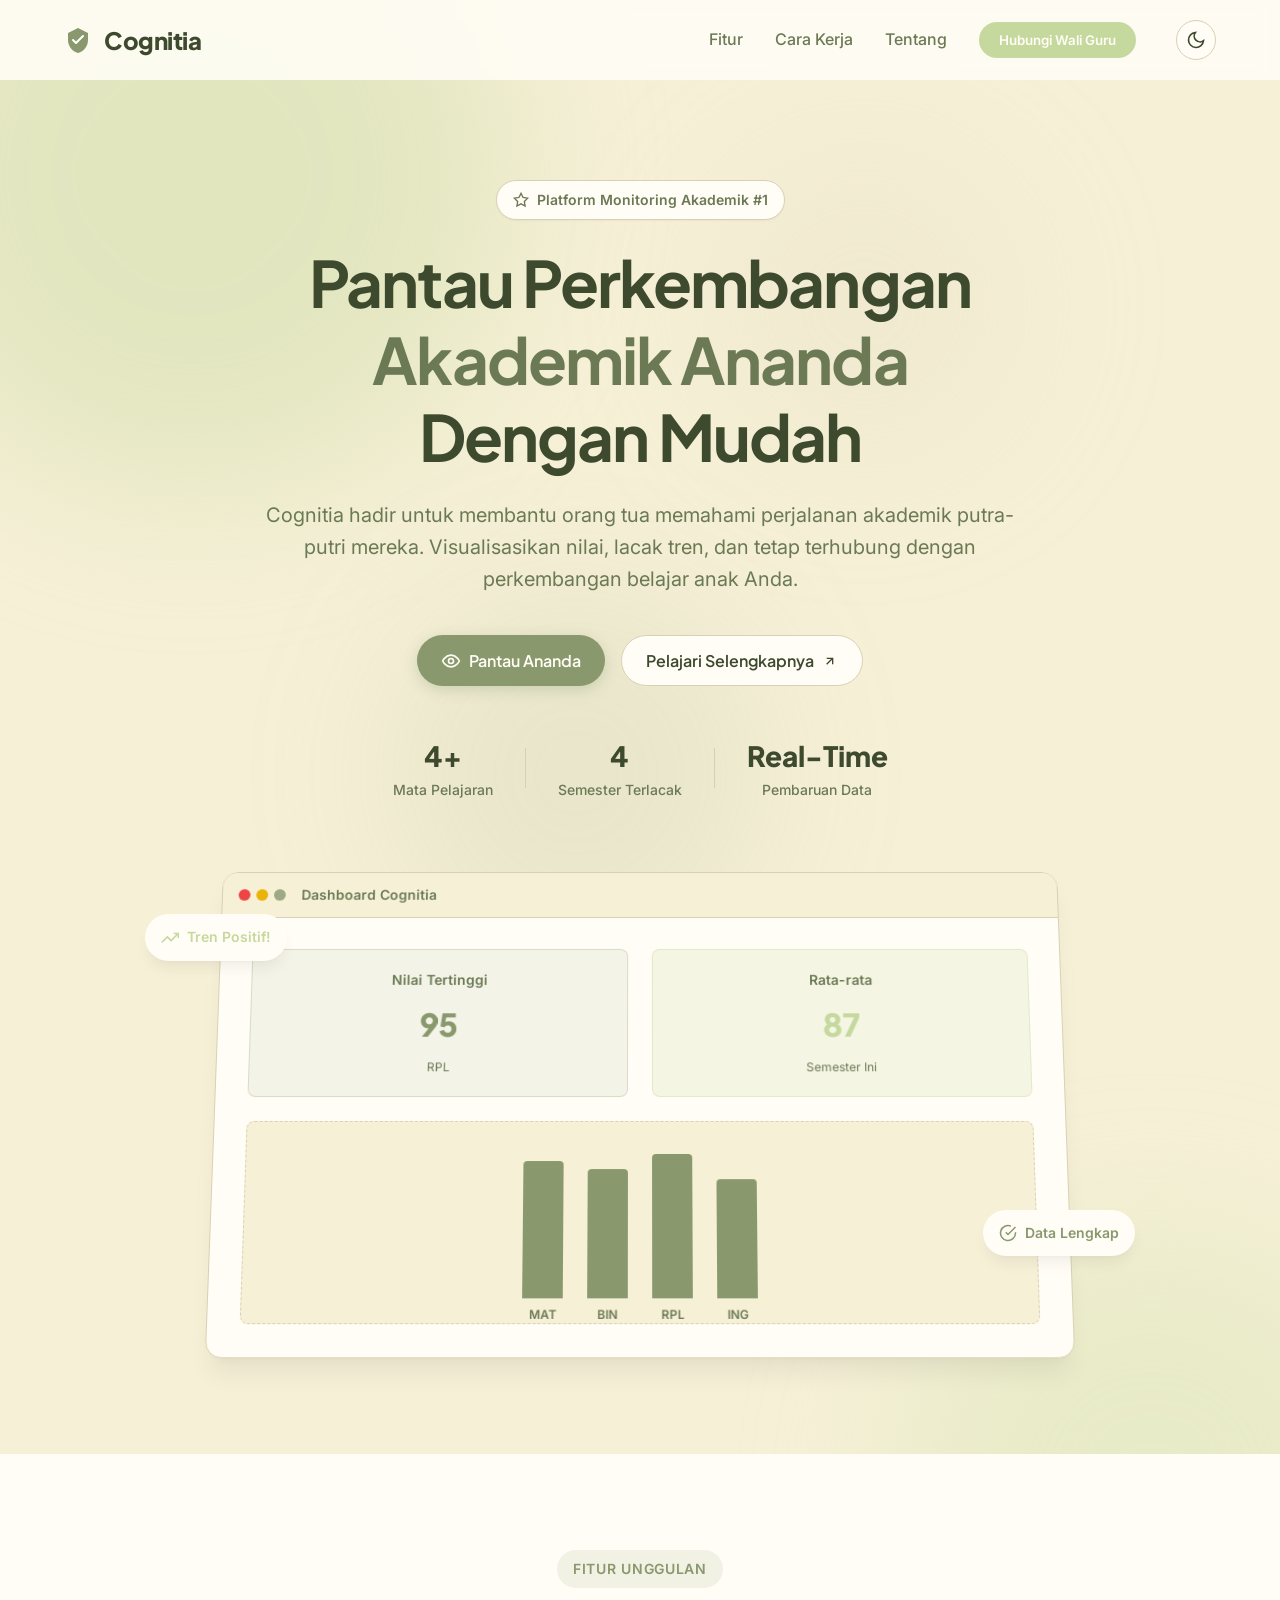
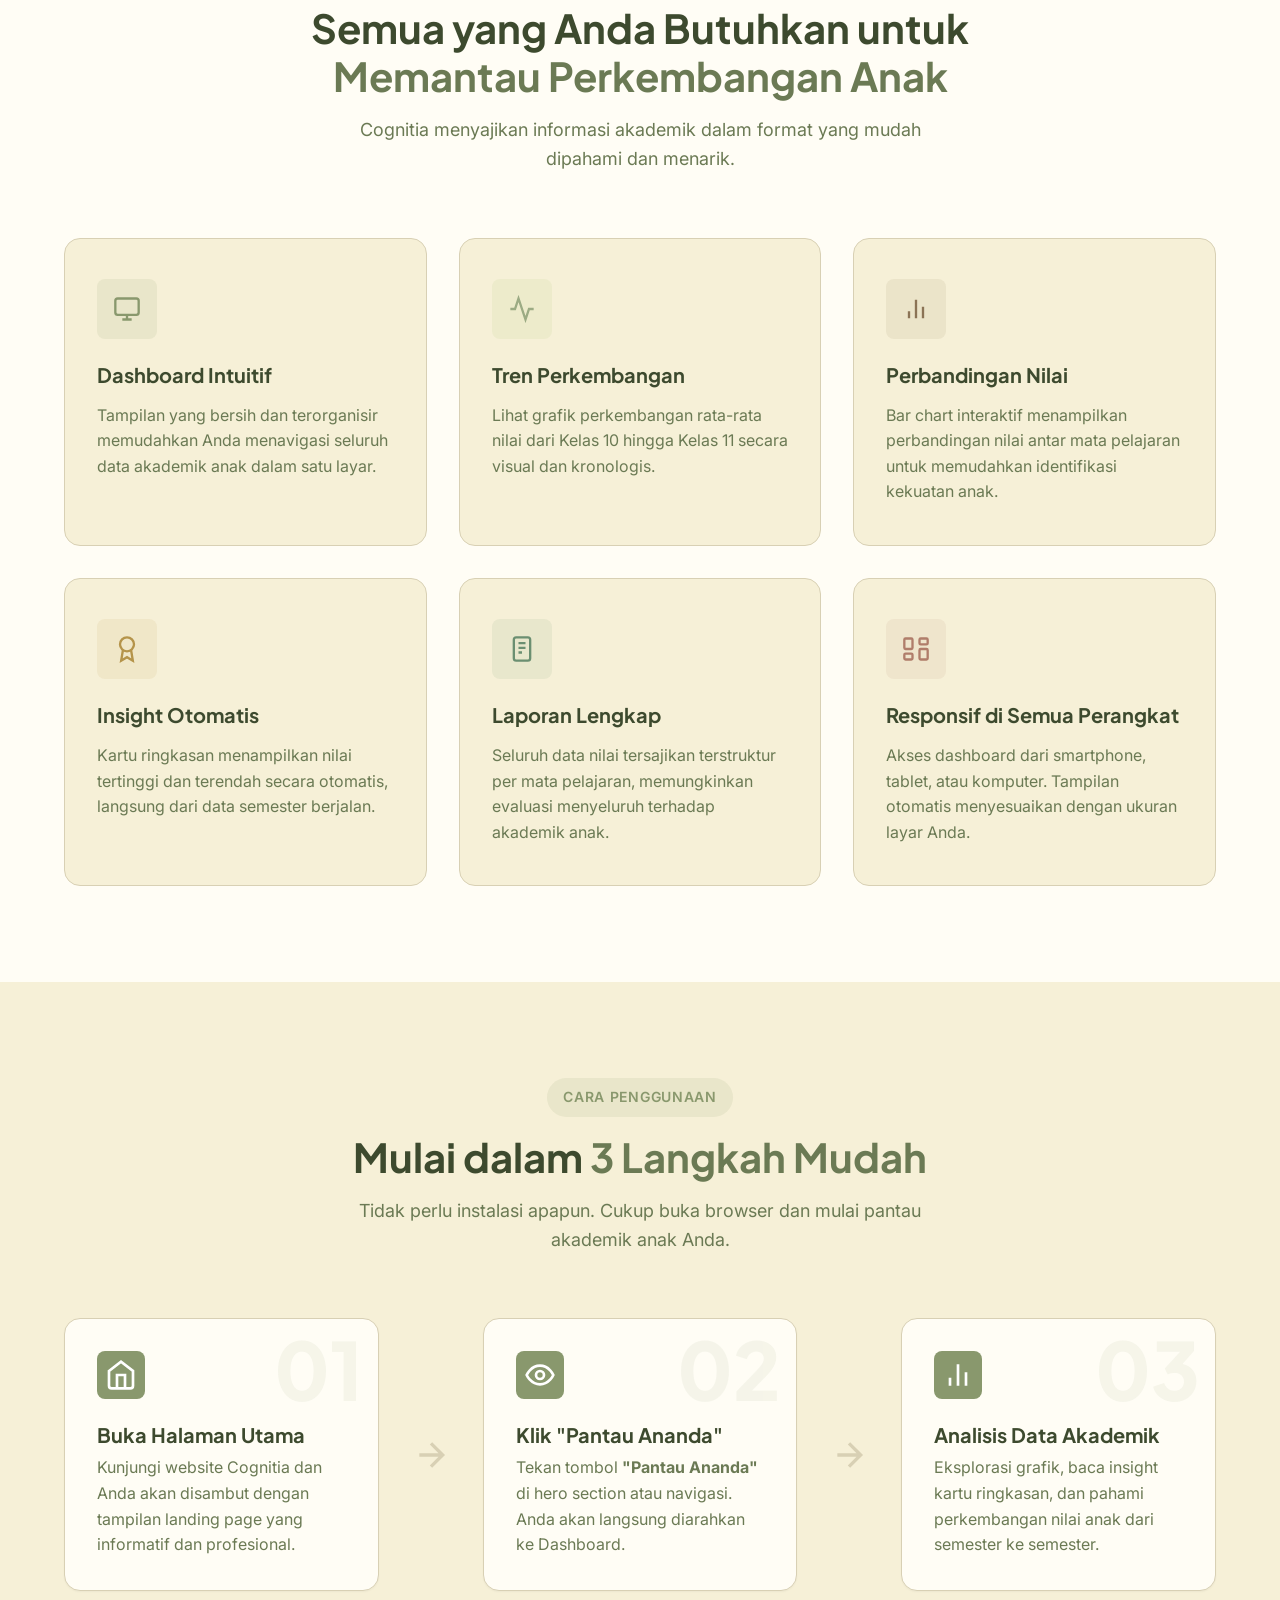
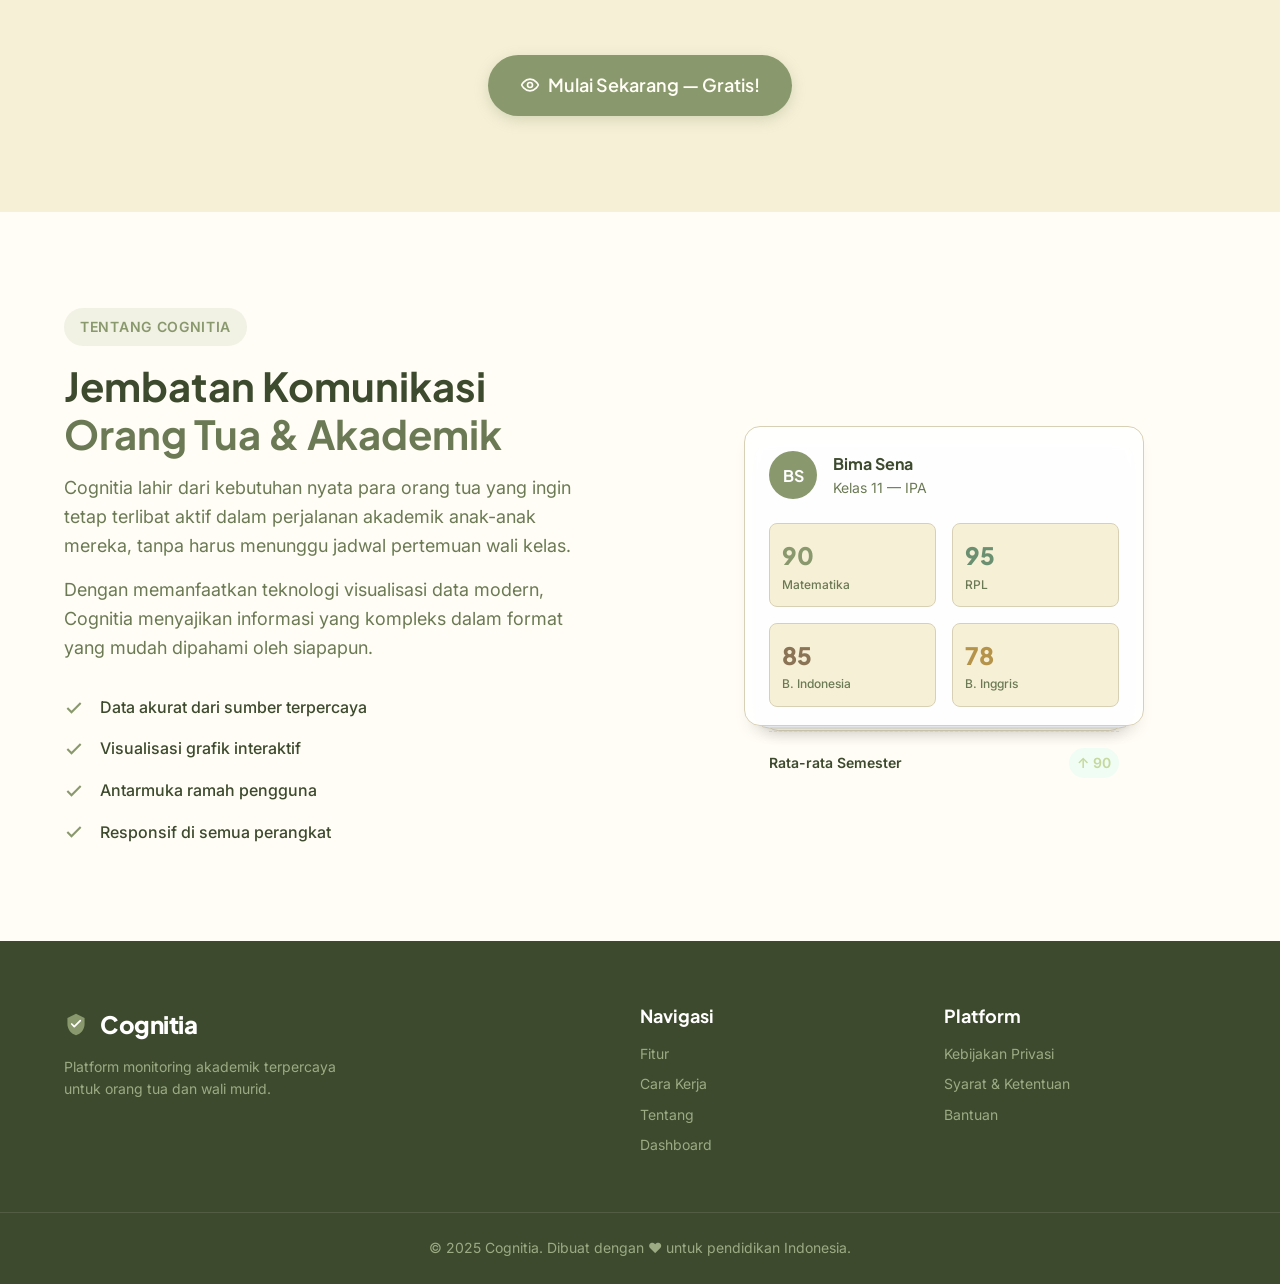
==== index.html @ e92f817c "Bismallah" ====
<!DOCTYPE html>
<html lang="id">

<head>
  <meta charset="UTF-8" />
  <meta name="viewport" content="width=device-width, initial-scale=1.0" />
  <title>Cognitia — Platform Pantau Akademik Terpercaya</title>
  <meta name="description"
    content="Cognitia adalah platform monitoring akademik untuk orang tua. Pantau perkembangan belajar anak secara real-time dengan visualisasi data yang mudah dipahami." />
  <link rel="preconnect" href="https://fonts.googleapis.com" />
  <link rel="preconnect" href="https://fonts.gstatic.com" crossorigin />
  <link
    href="https://fonts.googleapis.com/css2?family=Inter:wght@300;400;500;600;700;800;900&family=Plus+Jakarta+Sans:wght@400;500;600;700;800&display=swap"
    rel="stylesheet" />
  <link rel="stylesheet" href="style.css" />
</head>

<body>

  <!-- ===== NAVBAR ===== -->
  <header class="navbar" id="navbar">
    <div class="nav-container">
      <a href="index.html" class="nav-logo" id="nav-logo-link">
        <div class="logo-icon">
          <svg width="28" height="28" viewBox="0 0 28 28" fill="none">
            <path d="M14 2L4 7v7c0 6.1 4.3 11.8 10 13 5.7-1.2 10-6.9 10-13V7L14 2z" fill="var(--primary)" />
            <path d="M9 14l3 3 7-7" stroke="white" stroke-width="2" stroke-linecap="round" stroke-linejoin="round" />
          </svg>
        </div>
        <span class="logo-text">Cognitia</span>
      </a>
      <nav class="nav-links" id="nav-links">
        <a href="#fitur" class="nav-link">Fitur</a>
        <a href="#cara-kerja" class="nav-link">Cara Kerja</a>
        <a href="#tentang" class="nav-link">Tentang</a>
        <button class="nav-cta-btn" id="nav-contact-btn">Hubungi Wali Guru</button>
        <button class="theme-toggle-btn" id="theme-toggle" aria-label="Toggle Dark Mode">
          <svg id="moon-icon" width="20" height="20" viewBox="0 0 24 24" fill="none" stroke="currentColor" stroke-width="2">
            <path d="M21 12.79A9 9 0 1 1 11.21 3 7 7 0 0 0 21 12.79z"></path>
          </svg>
          <svg id="sun-icon" width="20" height="20" viewBox="0 0 24 24" fill="none" stroke="currentColor" stroke-width="2" style="display: none;">
            <circle cx="12" cy="12" r="5"></circle>
            <line x1="12" y1="1" x2="12" y2="3"></line>
            <line x1="12" y1="21" x2="12" y2="23"></line>
            <line x1="4.22" y1="4.22" x2="5.64" y2="5.64"></line>
            <line x1="18.36" y1="18.36" x2="19.78" y2="19.78"></line>
            <line x1="1" y1="12" x2="3" y2="12"></line>
            <line x1="21" y1="12" x2="23" y2="12"></line>
            <line x1="4.22" y1="19.78" x2="5.64" y2="18.36"></line>
            <line x1="18.36" y1="5.64" x2="19.78" y2="4.22"></line>
          </svg>
        </button>
      </nav>
      <button class="hamburger" id="hamburger" aria-label="Toggle menu">
        <span></span><span></span><span></span>
      </button>
    </div>
    <!-- Mobile Menu -->
    <div class="mobile-menu" id="mobile-menu">
      <a href="#fitur" class="mobile-link">Fitur</a>
      <a href="#cara-kerja" class="mobile-link">Cara Kerja</a>
      <a href="#tentang" class="mobile-link">Tentang</a>
      <a href="#" class="mobile-cta-btn btn-login">Pantau Ananda</a>
    </div>
  </header>

  <!-- ===== HERO SECTION ===== -->
  <section class="hero" id="hero">
    <div class="hero-bg-shapes">
      <div class="shape shape-1"></div>
      <div class="shape shape-2"></div>
      <div class="shape shape-3"></div>
      <div class="shape shape-4"></div>
    </div>
    <div class="hero-content">
      <div class="hero-badge">
        <svg width="16" height="16" viewBox="0 0 24 24" fill="none" stroke="currentColor" stroke-width="2">
          <path d="M12 2L15.09 8.26L22 9.27L17 14.14L18.18 21.02L12 17.77L5.82 21.02L7 14.14L2 9.27L8.91 8.26L12 2Z" />
        </svg>
        Platform Monitoring Akademik #1
      </div>
      <h1 class="hero-title">
        Pantau Perkembangan<br />
        <span class="gradient-text">Akademik Ananda</span><br />
        Dengan Mudah
      </h1>
      <p class="hero-desc">
        Cognitia hadir untuk membantu orang tua memahami perjalanan akademik putra-putri mereka.
        Visualisasikan nilai, lacak tren, dan tetap terhubung dengan perkembangan belajar anak Anda.
      </p>
      <div class="hero-actions">
        <a href="#" class="btn-primary btn-login" id="hero-cta-btn">
          <svg width="20" height="20" viewBox="0 0 24 24" fill="none" stroke="currentColor" stroke-width="2">
            <path d="M2 12C2 12 5 5 12 5C19 5 22 12 22 12C22 12 19 19 12 19C5 19 2 12 2 12Z" />
            <circle cx="12" cy="12" r="3" />
          </svg>
          Pantau Ananda
        </a>
        <a href="#cara-kerja" class="btn-secondary" id="hero-learn-btn">
          Pelajari Selengkapnya
          <svg width="16" height="16" viewBox="0 0 24 24" fill="none" stroke="currentColor" stroke-width="2">
            <path d="M7 17l9-9M7 8h9v9" />
          </svg>
        </a>
      </div>
      <div class="hero-stats">
        <div class="stat-item">
          <span class="stat-num">4+</span>
          <span class="stat-label">Mata Pelajaran</span>
        </div>
        <div class="stat-divider"></div>
        <div class="stat-item">
          <span class="stat-num">4</span>
          <span class="stat-label">Semester Terlacak</span>
        </div>
        <div class="stat-divider"></div>
        <div class="stat-item">
          <span class="stat-num">Real-Time</span>
          <span class="stat-label">Pembaruan Data</span>
        </div>
      </div>
    </div>
    <div class="hero-visual">
      <div class="dashboard-preview">
        <div class="preview-header">
          <div class="preview-dots">
            <span class="dot red"></span>
            <span class="dot yellow"></span>
            <span class="dot green"></span>
          </div>
          <span class="preview-title">Dashboard Cognitia</span>
        </div>
        <div class="preview-body">
          <div class="preview-cards">
            <div class="preview-card blue">
              <span class="pcard-label">Nilai Tertinggi</span>
              <span class="pcard-val">95</span>
              <span class="pcard-sub">RPL</span>
            </div>
            <div class="preview-card green">
              <span class="pcard-label">Rata-rata</span>
              <span class="pcard-val">87</span>
              <span class="pcard-sub">Semester Ini</span>
            </div>
          </div>
          <div class="preview-chart-area">
            <div class="mini-bars">
              <div class="mini-bar" style="--h:90%"><span>MAT</span></div>
              <div class="mini-bar" style="--h:85%"><span>BIN</span></div>
              <div class="mini-bar" style="--h:95%"><span>RPL</span></div>
              <div class="mini-bar" style="--h:78%"><span>ING</span></div>
            </div>
          </div>
        </div>
      </div>
      <div class="floating-badge badge-1">
        <svg width="18" height="18" viewBox="0 0 24 24" fill="none" stroke="currentColor" stroke-width="2">
          <polyline points="23 6 13.5 15.5 8.5 10.5 1 18" />
          <polyline points="17 6 23 6 23 12" />
        </svg>
        <span>Tren Positif!</span>
      </div>
      <div class="floating-badge badge-2">
        <svg width="18" height="18" viewBox="0 0 24 24" fill="none" stroke="currentColor" stroke-width="2">
          <path d="M22 11.08V12a10 10 0 1 1-5.93-9.14" />
          <polyline points="22 4 12 14.01 9 11.01" />
        </svg>
        <span>Data Lengkap</span>
      </div>
    </div>
  </section>

  <!-- ===== FITUR SECTION ===== -->
  <section class="features-section" id="fitur">
    <div class="section-container">
      <div class="section-header">
        <div class="section-badge">Fitur Unggulan</div>
        <h2 class="section-title">Semua yang Anda Butuhkan untuk<br /><span class="gradient-text">Memantau Perkembangan
            Anak</span></h2>
        <p class="section-desc">Cognitia menyajikan informasi akademik dalam format yang mudah dipahami dan menarik.</p>
      </div>
      <div class="features-grid">
        <div class="feature-card" id="feat-card-1">
          <div class="feature-icon blue">
            <svg width="28" height="28" viewBox="0 0 24 24" fill="none" stroke="currentColor" stroke-width="2">
              <rect x="2" y="3" width="20" height="14" rx="2" />
              <line x1="8" y1="21" x2="16" y2="21" />
              <line x1="12" y1="17" x2="12" y2="21" />
            </svg>
          </div>
          <h3>Dashboard Intuitif</h3>
          <p>Tampilan yang bersih dan terorganisir memudahkan Anda menavigasi seluruh data akademik anak dalam satu
            layar.</p>
        </div>
        <div class="feature-card" id="feat-card-2">
          <div class="feature-icon green">
            <svg width="28" height="28" viewBox="0 0 24 24" fill="none" stroke="currentColor" stroke-width="2">
              <polyline points="22 12 18 12 15 21 9 3 6 12 2 12" />
            </svg>
          </div>
          <h3>Tren Perkembangan</h3>
          <p>Lihat grafik perkembangan rata-rata nilai dari Kelas 10 hingga Kelas 11 secara visual dan kronologis.</p>
        </div>
        <div class="feature-card" id="feat-card-3">
          <div class="feature-icon purple">
            <svg width="28" height="28" viewBox="0 0 24 24" fill="none" stroke="currentColor" stroke-width="2">
              <line x1="18" y1="20" x2="18" y2="10" />
              <line x1="12" y1="20" x2="12" y2="4" />
              <line x1="6" y1="20" x2="6" y2="14" />
            </svg>
          </div>
          <h3>Perbandingan Nilai</h3>
          <p>Bar chart interaktif menampilkan perbandingan nilai antar mata pelajaran untuk memudahkan identifikasi
            kekuatan anak.</p>
        </div>
        <div class="feature-card" id="feat-card-4">
          <div class="feature-icon orange">
            <svg width="28" height="28" viewBox="0 0 24 24" fill="none" stroke="currentColor" stroke-width="2">
              <circle cx="12" cy="8" r="6" />
              <path d="M15.477 12.89 17 22l-5-3-5 3 1.523-9.11" />
            </svg>
          </div>
          <h3>Insight Otomatis</h3>
          <p>Kartu ringkasan menampilkan nilai tertinggi dan terendah secara otomatis, langsung dari data semester
            berjalan.</p>
        </div>
        <div class="feature-card" id="feat-card-5">
          <div class="feature-icon teal">
            <svg width="28" height="28" viewBox="0 0 24 24" fill="none" stroke="currentColor" stroke-width="2">
              <rect x="5" y="2" width="14" height="20" rx="2" />
              <line x1="9" y1="7" x2="15" y2="7" />
              <line x1="9" y1="11" x2="15" y2="11" />
              <line x1="9" y1="15" x2="12" y2="15" />
            </svg>
          </div>
          <h3>Laporan Lengkap</h3>
          <p>Seluruh data nilai tersajikan terstruktur per mata pelajaran, memungkinkan evaluasi menyeluruh terhadap
            akademik anak.</p>
        </div>
        <div class="feature-card" id="feat-card-6">
          <div class="feature-icon pink">
            <svg width="28" height="28" viewBox="0 0 24 24" fill="none" stroke="currentColor" stroke-width="2">
              <rect x="2" y="3" width="7" height="9" rx="1" />
              <rect x="15" y="3" width="7" height="5" rx="1" />
              <rect x="15" y="12" width="7" height="9" rx="1" />
              <rect x="2" y="16" width="7" height="5" rx="1" />
            </svg>
          </div>
          <h3>Responsif di Semua Perangkat</h3>
          <p>Akses dashboard dari smartphone, tablet, atau komputer. Tampilan otomatis menyesuaikan dengan ukuran layar
            Anda.</p>
        </div>
      </div>
    </div>
  </section>

  <!-- ===== CARA KERJA SECTION ===== -->
  <section class="howto-section" id="cara-kerja">
    <div class="section-container">
      <div class="section-header">
        <div class="section-badge">Cara Penggunaan</div>
        <h2 class="section-title">Mulai dalam <span class="gradient-text">3 Langkah Mudah</span></h2>
        <p class="section-desc">Tidak perlu instalasi apapun. Cukup buka browser dan mulai pantau akademik anak Anda.
        </p>
      </div>
      <div class="steps-container">
        <div class="step-card" id="step-card-1">
          <div class="step-number">01</div>
          <div class="step-icon">
            <svg width="32" height="32" viewBox="0 0 24 24" fill="none" stroke="currentColor" stroke-width="2">
              <path d="M3 9l9-7 9 7v11a2 2 0 0 1-2 2H5a2 2 0 0 1-2-2z" />
              <polyline points="9 22 9 12 15 12 15 22" />
            </svg>
          </div>
          <h3>Buka Halaman Utama</h3>
          <p>Kunjungi website Cognitia dan Anda akan disambut dengan tampilan landing page yang informatif dan
            profesional.</p>
        </div>
        <div class="step-connector">
          <svg width="40" height="40" viewBox="0 0 24 24" fill="none" stroke="currentColor" stroke-width="2">
            <path d="M5 12h14M12 5l7 7-7 7" />
          </svg>
        </div>
        <div class="step-card" id="step-card-2">
          <div class="step-number">02</div>
          <div class="step-icon">
            <svg width="32" height="32" viewBox="0 0 24 24" fill="none" stroke="currentColor" stroke-width="2">
              <path d="M2 12C2 12 5 5 12 5C19 5 22 12 22 12C22 12 19 19 12 19C5 19 2 12 2 12Z" />
              <circle cx="12" cy="12" r="3" />
            </svg>
          </div>
          <h3>Klik "Pantau Ananda"</h3>
          <p>Tekan tombol <strong>"Pantau Ananda"</strong> di hero section atau navigasi. Anda akan langsung diarahkan
            ke Dashboard.</p>
        </div>
        <div class="step-connector">
          <svg width="40" height="40" viewBox="0 0 24 24" fill="none" stroke="currentColor" stroke-width="2">
            <path d="M5 12h14M12 5l7 7-7 7" />
          </svg>
        </div>
        <div class="step-card" id="step-card-3">
          <div class="step-number">03</div>
          <div class="step-icon">
            <svg width="32" height="32" viewBox="0 0 24 24" fill="none" stroke="currentColor" stroke-width="2">
              <line x1="18" y1="20" x2="18" y2="10" />
              <line x1="12" y1="20" x2="12" y2="4" />
              <line x1="6" y1="20" x2="6" y2="14" />
            </svg>
          </div>
          <h3>Analisis Data Akademik</h3>
          <p>Eksplorasi grafik, baca insight kartu ringkasan, dan pahami perkembangan nilai anak dari semester ke
            semester.</p>
        </div>
      </div>
      <div class="howto-cta">
        <a href="#" class="btn-primary large btn-login" id="howto-cta-btn">
          <svg width="20" height="20" viewBox="0 0 24 24" fill="none" stroke="currentColor" stroke-width="2">
            <path d="M2 12C2 12 5 5 12 5C19 5 22 12 22 12C22 12 19 19 12 19C5 19 2 12 2 12Z" />
            <circle cx="12" cy="12" r="3" />
          </svg>
          Mulai Sekarang — Gratis!
        </a>
      </div>
    </div>
  </section>

  <!-- ===== ABOUT / TENTANG ===== -->
  <section class="about-section" id="tentang">
    <div class="section-container">
      <div class="about-grid">
        <div class="about-text">
          <div class="section-badge">Tentang Cognitia</div>
          <h2 class="section-title">Jembatan Komunikasi<br /><span class="gradient-text">Orang Tua & Akademik</span>
          </h2>
          <p>Cognitia lahir dari kebutuhan nyata para orang tua yang ingin tetap terlibat aktif dalam perjalanan
            akademik anak-anak mereka, tanpa harus menunggu jadwal pertemuan wali kelas.</p>
          <p style="margin-top:1rem;">Dengan memanfaatkan teknologi visualisasi data modern, Cognitia menyajikan
            informasi yang kompleks dalam format yang mudah dipahami oleh siapapun.</p>
          <div class="about-highlights">
            <div class="highlight-item">
              <svg width="20" height="20" viewBox="0 0 24 24" fill="none" stroke="#89986D" stroke-width="2.5">
                <polyline points="20 6 9 17 4 12" />
              </svg>
              <span>Data akurat dari sumber terpercaya</span>
            </div>
            <div class="highlight-item">
              <svg width="20" height="20" viewBox="0 0 24 24" fill="none" stroke="#89986D" stroke-width="2.5">
                <polyline points="20 6 9 17 4 12" />
              </svg>
              <span>Visualisasi grafik interaktif</span>
            </div>
            <div class="highlight-item">
              <svg width="20" height="20" viewBox="0 0 24 24" fill="none" stroke="#89986D" stroke-width="2.5">
                <polyline points="20 6 9 17 4 12" />
              </svg>
              <span>Antarmuka ramah pengguna</span>
            </div>
            <div class="highlight-item">
              <svg width="20" height="20" viewBox="0 0 24 24" fill="none" stroke="#89986D" stroke-width="2.5">
                <polyline points="20 6 9 17 4 12" />
              </svg>
              <span>Responsif di semua perangkat</span>
            </div>
          </div>
        </div>
        <div class="about-visual">
          <div class="about-card-stack">
            <div class="acard acard-back"></div>
            <div class="acard acard-mid"></div>
            <div class="acard acard-front">
              <div class="acard-header">
                <div class="acard-avatar">BS</div>
                <div>
                  <div class="acard-name">Bima Sena</div>
                  <div class="acard-class">Kelas 11 — IPA</div>
                </div>
              </div>
              <div class="acard-stats">
                <div class="astat">
                  <span class="astat-val" style="color:#89986D">90</span>
                  <span class="astat-key">Matematika</span>
                </div>
                <div class="astat">
                  <span class="astat-val" style="color:#6B8F71">95</span>
                  <span class="astat-key">RPL</span>
                </div>
                <div class="astat">
                  <span class="astat-val" style="color:#8B7355">85</span>
                  <span class="astat-key">B. Indonesia</span>
                </div>
                <div class="astat">
                  <span class="astat-val" style="color:#B5944A">78</span>
                  <span class="astat-key">B. Inggris</span>
                </div>
              </div>
              <div class="acard-trend">
                <span>Rata-rata Semester</span>
                <span class="trend-arrow">↑ 90</span>
              </div>
            </div>
          </div>
        </div>
      </div>
    </div>
  </section>

  <!-- ===== FOOTER ===== -->
  <footer class="footer">
    <div class="footer-container">
      <div class="footer-brand">
        <div class="nav-logo" style="margin-bottom:0.75rem;">
          <div class="logo-icon">
            <svg width="24" height="24" viewBox="0 0 28 28" fill="none">
              <path d="M14 2L4 7v7c0 6.1 4.3 11.8 10 13 5.7-1.2 10-6.9 10-13V7L14 2z" fill="var(--primary)" />
              <path d="M9 14l3 3 7-7" stroke="white" stroke-width="2" stroke-linecap="round" stroke-linejoin="round" />
            </svg>
          </div>
          <span class="logo-text">Cognitia</span>
        </div>
        <p class="footer-tagline">Platform monitoring akademik terpercaya untuk orang tua dan wali murid.</p>
      </div>
      <div class="footer-links">
        <h4>Navigasi</h4>
        <a href="#fitur">Fitur</a>
        <a href="#cara-kerja">Cara Kerja</a>
        <a href="#tentang">Tentang</a>
        <a href="#" class="btn-login">Dashboard</a>
      </div>
      <div class="footer-links">
        <h4>Platform</h4>
        <a href="#">Kebijakan Privasi</a>
        <a href="#">Syarat & Ketentuan</a>
        <a href="#">Bantuan</a>
      </div>
    </div>
    <div class="footer-bottom">
      <p>&copy; 2025 Cognitia. Dibuat dengan ❤️ untuk pendidikan Indonesia.</p>
    </div>
  </footer>

  <!-- ===== MODAL HUBUNGI GURU ===== -->
  <div class="modal-overlay" id="contact-modal">
    <div class="modal-content">
      <div class="modal-header">
        <h3 class="modal-title">Hubungi Guru</h3>
        <button class="modal-close" id="modal-close">&times;</button>
      </div>
      <div class="modal-tabs">
        <button class="modal-tab active" data-tab="wali-kelas">Guru Wali Kelas</button>
        <button class="modal-tab" data-tab="guru-mapel">Guru Pelajaran</button>
      </div>
      <div class="modal-body">
        <div class="tab-pane active" id="tab-wali-kelas">
          <!-- Wali Kelas Cards -->
          <div class="teacher-card">
            <div class="teacher-info">
              <h4>Bu Vira</h4>
              <p>Wali Kelas X-1</p>
            </div>
            <a href="https://wa.me/6281234567890" target="_blank" class="btn-wa">Chat WhatsApp</a>
          </div>
          <div class="teacher-card">
            <div class="teacher-info">
              <h4>Bu Shildi</h4>
              <p>Wali Kelas X-2</p>
            </div>
            <a href="https://wa.me/6281234567890" target="_blank" class="btn-wa">Chat WhatsApp</a>
          </div>
          <div class="teacher-card">
            <div class="teacher-info">
              <h4>Bu Citra</h4>
              <p>Wali Kelas X-3</p>
            </div>
            <a href="https://wa.me/6281234567890" target="_blank" class="btn-wa">Chat WhatsApp</a>
          </div>
          <div class="teacher-card">
            <div class="teacher-info">
              <h4>Pak Taufik</h4>
              <p>Wali Kelas XI-1</p>
            </div>
            <a href="https://wa.me/6281234567890" target="_blank" class="btn-wa">Chat WhatsApp</a>
          </div>
          <div class="teacher-card">
            <div class="teacher-info">
              <h4>Miss Deby</h4>
              <p>Wali Kelas XI-2</p>
            </div>
            <a href="https://wa.me/6281234567890" target="_blank" class="btn-wa">Chat WhatsApp</a>
          </div>
          <div class="teacher-card">
            <div class="teacher-info">
              <h4>Bu Rani</h4>
              <p>Wali Kelas XI-3</p>
            </div>
            <a href="https://wa.me/6281234567890" target="_blank" class="btn-wa">Chat WhatsApp</a>
          </div>
          <div class="teacher-card">
            <div class="teacher-info">
              <h4>Pak Ruslo</h4>
              <p>Wali Kelas XII-1</p>
            </div>
            <a href="https://wa.me/6281234567890" target="_blank" class="btn-wa">Chat WhatsApp</a>
          </div>
          <div class="teacher-card">
            <div class="teacher-info">
              <h4>Pak Erian</h4>
              <p>Wali Kelas XII-2</p>
            </div>
            <a href="https://wa.me/6281234567890" target="_blank" class="btn-wa">Chat WhatsApp</a>
          </div>
          <div class="teacher-card">
            <div class="teacher-info">
              <h4>Bu Dina</h4>
              <p>Wali Kelas XII-3</p>
            </div>
            <a href="https://wa.me/6281234567890" target="_blank" class="btn-wa">Chat WhatsApp</a>
          </div>
        </div>
        <div class="tab-pane" id="tab-guru-mapel">
          <!-- Guru Mapel Cards -->
          <div class="teacher-card">
            <div class="teacher-info">
              <h4>Pak Hendra</h4>
              <p>Guru Matematika</p>
            </div>
            <a href="https://wa.me/6281234567890" target="_blank" class="btn-wa">Chat WhatsApp</a>
          </div>
          <div class="teacher-card">
            <div class="teacher-info">
              <h4>Bu Sari</h4>
              <p>Guru Bahasa Indonesia</p>
            </div>
            <a href="https://wa.me/6281234567890" target="_blank" class="btn-wa">Chat WhatsApp</a>
          </div>
          <div class="teacher-card">
            <div class="teacher-info">
              <h4>Mr. John</h4>
              <p>Guru Bahasa Inggris</p>
            </div>
            <a href="https://wa.me/6281234567890" target="_blank" class="btn-wa">Chat WhatsApp</a>
          </div>
          <div class="teacher-card">
            <div class="teacher-info">
              <h4>Pak Budi</h4>
              <p>Guru PAI</p>
            </div>
            <a href="https://wa.me/6281234567890" target="_blank" class="btn-wa">Chat WhatsApp</a>
          </div>
          <div class="teacher-card">
            <div class="teacher-info">
              <h4>Bu Nisa</h4>
              <p>Guru Tahfidz</p>
            </div>
            <a href="https://wa.me/6281234567890" target="_blank" class="btn-wa">Chat WhatsApp</a>
          </div>
          <div class="teacher-card">
            <div class="teacher-info">
              <h4>Pak Dedi</h4>
              <p>Guru PJOK</p>
            </div>
            <a href="https://wa.me/6281234567890" target="_blank" class="btn-wa">Chat WhatsApp</a>
          </div>
        </div>
      </div>
    </div>
  </div>

  <!-- ===== MODAL LOGIN ===== -->
  <div class="modal-overlay" id="login-modal">
    <div class="modal-content" style="max-width: 400px;">
      <div class="modal-header">
        <h3 class="modal-title">Masuk ke Dashboard</h3>
        <button class="modal-close" id="login-close">&times;</button>
      </div>
      <div class="modal-body">
        <p style="margin-bottom: 1rem; color: var(--text-muted); font-size: 0.95rem;">Silakan masukkan Nomor Induk Siswa (NIS) untuk melihat data akademik.</p>
        <div style="display: flex; flex-direction: column; gap: 0.5rem; margin-bottom: 1.5rem;">
          <label for="nis-input" style="font-weight: 600; font-size: 0.875rem; color: var(--text-main);">Nomor Induk Siswa (NIS)</label>
          <input type="text" id="nis-input" placeholder="Contoh: 2425100123" style="padding: 0.75rem; border: 1px solid var(--border-light); border-radius: var(--radius-md); font-family: inherit; font-size: 1rem; outline: none; transition: border-color 0.2s; background-color: var(--bg-body); color: var(--text-main);">
          
          <label for="password-input" style="font-weight: 600; font-size: 0.875rem; color: var(--text-main); margin-top: 0.5rem;">Password</label>
          <input type="password" id="password-input" placeholder="Masukkan password" style="padding: 0.75rem; border: 1px solid var(--border-light); border-radius: var(--radius-md); font-family: inherit; font-size: 1rem; outline: none; transition: border-color 0.2s; background-color: var(--bg-body); color: var(--text-main);">
          
          <span id="login-error" style="color: var(--accent-red); font-size: 0.875rem; display: none;">NIS atau Password salah. Silakan periksa kembali.</span>
        </div>
        <button id="login-submit" class="btn-primary" style="width: 100%; justify-content: center;">Masuk</button>
      </div>
    </div>
  </div>

  <script src="main.js"></script>
</body>

</html>
---- style.css ----
/* ==========================================================================
   COGNITIA - CSS STYLESHEET
   ========================================================================== */

/* ===== CSS VARIABLES ===== */
:root {
  /* Colors — Natural Olive & Cream Palette */
  --primary: #89986D;
  --primary-light: #9CAB84;
  --primary-dark: #6B7A54;
  
  --secondary: #C5D89D;
  --secondary-light: #D4E4B1;
  --secondary-dark: #9CAB84;
  
  --accent-purple: #8B7355;
  --accent-orange: #B5944A;
  --accent-pink: #B07D6A;
  --accent-teal: #6B8F71;
  --accent-red: #B85C5C;
  --accent-yellow: #B5944A;

  /* Typography */
  --font-sans: 'Inter', system-ui, -apple-system, sans-serif;
  --font-display: 'Plus Jakarta Sans', var(--font-sans);

  /* Backgrounds & Surfaces */
  --bg-body: #F6F0D7;
  --bg-surface: #FFFDF5;
  --bg-surface-hover: #F0E8C8;
  
  /* Text Colors */
  --text-main: #3D4A2E;
  --text-dark: #2D3820;
  --text-muted: #6B7A54;
  --text-light: #9CAB84;
  --text-inverse: #FFFDF5;

  /* Borders & Shadows */
  --border-light: #D8D0B4;
  --border-focus: #9CAB84;
  
  --shadow-sm: 0 1px 2px 0 rgb(0 0 0 / 0.04);
  --shadow-md: 0 4px 6px -1px rgb(0 0 0 / 0.06), 0 2px 4px -2px rgb(0 0 0 / 0.04);
  --shadow-lg: 0 10px 15px -3px rgb(0 0 0 / 0.06), 0 4px 6px -4px rgb(0 0 0 / 0.04);
  --shadow-xl: 0 20px 25px -5px rgb(0 0 0 / 0.06), 0 8px 10px -6px rgb(0 0 0 / 0.04);
  --shadow-glow-primary: 0 0 20px rgba(137, 152, 109, 0.25);
  --shadow-glow-secondary: 0 0 20px rgba(197, 216, 157, 0.25);

  /* Layout & Transitions */
  --max-w-container: 1200px;
  --transition-fast: 0.15s ease-in-out;
  --transition-normal: 0.3s ease-in-out;
  --transition-bounce: 0.4s cubic-bezier(0.175, 0.885, 0.32, 1.275);
  --radius-md: 0.5rem;
  --radius-lg: 1rem;
  --radius-xl: 1.5rem;
  --radius-full: 9999px;
  
  /* Dashboard specific */
  --sidebar-width: 260px;
  --topbar-height: 64px;
  --bottom-nav-height: 64px;
}

/* Dark Mode Theme Variables */
[data-theme="dark"] {
  --primary: #9CAB84;
  --primary-light: #C5D89D;
  --primary-dark: #89986D;
  
  --secondary: #C5D89D;
  --secondary-light: #D4E4B1;
  --secondary-dark: #89986D;
  
  --bg-body: #2A2F24;
  --bg-surface: #3D4A2E;
  --bg-surface-hover: #4D5C3D;
  --text-main: #F6F0D7;
  --text-dark: #F6F0D7;
  --text-muted: #B5B99A;
  --border-light: #4D5C3D;
  --shadow-sm: 0 1px 2px 0 rgb(0 0 0 / 0.3);
  --shadow-md: 0 4px 6px -1px rgb(0 0 0 / 0.3), 0 2px 4px -2px rgb(0 0 0 / 0.3);
  --shadow-lg: 0 10px 15px -3px rgb(0 0 0 / 0.3), 0 4px 6px -4px rgb(0 0 0 / 0.3);
  --shadow-xl: 0 20px 25px -5px rgb(0 0 0 / 0.3), 0 8px 10px -6px rgb(0 0 0 / 0.3);
}

/* View Transition Styles for Dark Mode Spread */
::view-transition-old(root),
::view-transition-new(root) {
  animation: none;
  mix-blend-mode: normal;
}

/* Dark Mode Specific Component Overrides */
[data-theme="dark"] .navbar {
  background-color: rgba(61, 74, 46, 0.9);
}

[data-theme="dark"] .preview-header, 
[data-theme="dark"] .acard-back {
  background-color: var(--bg-body);
}

[data-theme="dark"] .acard-mid {
  background-color: var(--bg-surface);
}

[data-theme="dark"] .acard-front {
  background-color: rgba(61, 74, 46, 0.9);
}

[data-theme="dark"] .feature-card::before {
  background: rgba(255,255,255,0.03);
}

[data-theme="dark"] .preview-card.blue,
[data-theme="dark"] .feature-icon.blue,
[data-theme="dark"] .insight-card.blue .icard-icon {
  background-color: rgba(137, 152, 109, 0.15);
  border-color: rgba(137, 152, 109, 0.3);
}

[data-theme="dark"] .preview-card.green,
[data-theme="dark"] .feature-icon.green,
[data-theme="dark"] .trend-arrow,
[data-theme="dark"] .insight-card.green .icard-icon {
  background-color: rgba(197, 216, 157, 0.15);
  border-color: rgba(197, 216, 157, 0.3);
}

[data-theme="dark"] .feature-icon.purple,
[data-theme="dark"] .insight-card.purple .icard-icon {
  background-color: rgba(139, 115, 85, 0.15);
}

[data-theme="dark"] .feature-icon.orange {
  background-color: rgba(181, 148, 74, 0.15);
}

[data-theme="dark"] .feature-icon.teal {
  background-color: rgba(107, 143, 113, 0.15);
}

[data-theme="dark"] .feature-icon.pink {
  background-color: rgba(176, 125, 106, 0.15);
}

[data-theme="dark"] .insight-card.red .icard-icon {
  background-color: rgba(184, 92, 92, 0.15);
}

[data-theme="dark"] .icard-badge.up,
[data-theme="dark"] .badge.excellent { 
  background-color: rgba(197, 216, 157, 0.2); 
  color: #C5D89D; 
}

[data-theme="dark"] .icard-badge.down { 
  background-color: rgba(184, 92, 92, 0.2); 
  color: #D88A8A; 
}

[data-theme="dark"] .icard-badge.neutral { 
  background-color: rgba(181, 185, 154, 0.2); 
  color: #D8D0B4; 
}

[data-theme="dark"] .badge.good { 
  background-color: rgba(156, 171, 132, 0.2); 
  color: #9CAB84; 
}

[data-theme="dark"] .badge.fair { 
  background-color: rgba(181, 148, 74, 0.2); 
  color: #D4B86A; 
}

[data-theme="dark"] .loader-overlay {
  background-color: rgba(42, 47, 36, 0.75);
}

[data-theme="dark"] .mobile-menu {
  background-color: var(--bg-surface);
}

[data-theme="dark"] .modal-tab.active {
  background-color: rgba(156, 171, 132, 0.1);
}

/* ===== RESET & BASE ===== */
*, *::before, *::after {
  box-sizing: border-box;
  margin: 0;
  padding: 0;
}

html {
  scroll-behavior: smooth;
  font-size: 16px;
}

body {
  font-family: var(--font-sans);
  color: var(--text-main);
  background-color: var(--bg-body);
  line-height: 1.6;
  -webkit-font-smoothing: antialiased;
  -moz-osx-font-smoothing: grayscale;
  overflow-x: hidden;
}

h1, h2, h3, h4, h5, h6 {
  font-family: var(--font-display);
  font-weight: 700;
  line-height: 1.2;
  color: var(--text-main);
}

a {
  text-decoration: none;
  color: inherit;
  transition: color var(--transition-fast);
}

ul {
  list-style: none;
}

img, svg {
  max-width: 100%;
  height: auto;
  display: block;
}

button {
  cursor: pointer;
  border: none;
  background: none;
  font-family: inherit;
}

/* ===== UTILITIES ===== */
.gradient-text {
  color: var(--primary-dark);
}

[data-theme="dark"] .gradient-text {
  color: var(--primary-light);
}

.section-container {
  max-width: var(--max-w-container);
  margin: 0 auto;
  padding: 0 1.5rem;
}

.section-header {
  text-align: center;
  margin-bottom: 4rem;
}

.section-badge {
  display: inline-block;
  padding: 0.5rem 1rem;
  background-color: rgba(137, 152, 109, 0.12);
  color: var(--primary);
  font-size: 0.875rem;
  font-weight: 600;
  border-radius: var(--radius-full);
  margin-bottom: 1rem;
  letter-spacing: 0.05em;
  text-transform: uppercase;
}

.section-title {
  font-size: clamp(2rem, 4vw, 2.5rem);
  margin-bottom: 1rem;
}

.section-desc {
  color: var(--text-muted);
  font-size: 1.125rem;
  max-width: 600px;
  margin: 0 auto;
}

/* Buttons */
.btn-primary, .btn-secondary {
  display: inline-flex;
  align-items: center;
  justify-content: center;
  gap: 0.5rem;
  padding: 0.75rem 1.5rem;
  font-weight: 600;
  border-radius: var(--radius-full);
  transition: all var(--transition-bounce);
  font-family: var(--font-display);
}

.btn-primary {
  background-color: var(--primary);
  color: var(--text-inverse);
  box-shadow: 0 4px 14px 0 rgba(137, 152, 109, 0.3);
}

.btn-primary:hover {
  transform: translateY(-2px);
  box-shadow: 0 6px 20px rgba(137, 152, 109, 0.2);
  background-color: var(--primary-light);
}

.btn-secondary {
  background-color: var(--bg-surface);
  color: var(--text-main);
  border: 1px solid var(--border-light);
}

.btn-secondary:hover {
  border-color: var(--primary);
  color: var(--primary);
  transform: translateY(-2px);
  box-shadow: var(--shadow-sm);
}

.btn-primary.large {
  padding: 1rem 2rem;
  font-size: 1.125rem;
}

/* ===== NAVBAR ===== */
.navbar {
  position: fixed;
  top: 0;
  left: 50%;
  transform: translateX(-50%);
  width: 100%;
  max-width: 100%;
  height: 80px;
  background-color: rgba(255, 253, 245, 0.9);
  backdrop-filter: blur(10px);
  -webkit-backdrop-filter: blur(10px);
  z-index: 1000;
  border-radius: 0;
  transition: all 0.6s cubic-bezier(0.16, 1, 0.3, 1);
  border: 1px solid transparent;
}

.navbar.scrolled {
  top: 15px;
  width: calc(100% - 30px);
  max-width: var(--max-w-container);
  border-radius: var(--radius-full);
  box-shadow: var(--shadow-md);
  border-color: var(--border-light);
  height: 70px;
}

.nav-container {
  max-width: var(--max-w-container);
  margin: 0 auto;
  padding: 0 1.5rem;
  height: 100%;
  display: flex;
  align-items: center;
  justify-content: space-between;
}

.nav-logo {
  display: flex;
  align-items: center;
  gap: 0.75rem;
  font-family: var(--font-display);
  font-weight: 800;
  font-size: 1.5rem;
  letter-spacing: -0.02em;
}

.nav-links {
  display: flex;
  align-items: center;
  gap: 2rem;
}

.nav-link {
  font-weight: 500;
  color: var(--text-muted);
  position: relative;
}

.nav-link::after {
  content: '';
  position: absolute;
  bottom: -4px;
  left: 0;
  width: 0;
  height: 2px;
  background-color: var(--primary);
  transition: width var(--transition-normal);
}

.nav-link:hover {
  color: var(--primary);
}

.nav-link:hover::after {
  width: 100%;
}

.nav-cta-btn {
  background-color: var(--secondary);
  color: var(--text-inverse);
  padding: 0.6rem 1.25rem;
  border-radius: var(--radius-full);
  font-weight: 600;
  transition: all var(--transition-normal);
}

.nav-cta-btn:hover {
  background-color: var(--secondary-dark);
  transform: translateY(-1px);
  box-shadow: 0 4px 12px rgba(137, 152, 109, 0.25);
}

/* Theme Toggle Button */
.theme-toggle-btn {
  display: flex;
  align-items: center;
  justify-content: center;
  width: 40px;
  height: 40px;
  border-radius: 50%;
  background-color: var(--bg-surface);
  color: var(--text-main);
  border: 1px solid var(--border-light);
  cursor: pointer;
  transition: all var(--transition-normal);
  margin-left: 0.5rem;
}

.theme-toggle-btn:hover {
  background-color: var(--bg-surface-hover);
  transform: translateY(-2px);
  box-shadow: var(--shadow-sm);
}

/* Hamburger Menu */
.hamburger {
  display: none;
  flex-direction: column;
  justify-content: space-around;
  width: 2rem;
  height: 2rem;
  background: transparent;
  border: none;
  cursor: pointer;
  padding: 0;
  z-index: 1001;
}

.hamburger span {
  width: 2rem;
  height: 0.25rem;
  background: var(--text-main);
  border-radius: 10px;
  transition: all 0.3s linear;
  position: relative;
  transform-origin: 1px;
}

/* Mobile Menu */
.mobile-menu {
  position: fixed;
  top: 0;
  right: -100%;
  width: 80%;
  max-width: 400px;
  height: 100vh;
  background-color: var(--bg-surface);
  box-shadow: -5px 0 15px rgba(0, 0, 0, 0.1);
  display: flex;
  flex-direction: column;
  padding: 80px 2rem 2rem;
  gap: 1.5rem;
  transition: right 0.4s ease-in-out;
  z-index: 999;
}

.mobile-menu.open {
  right: 0;
}

.mobile-link {
  font-size: 1.25rem;
  font-weight: 600;
  color: var(--text-main);
  padding-bottom: 0.5rem;
  border-bottom: 1px solid var(--border-light);
}

.mobile-cta-btn {
  background-color: var(--secondary);
  color: var(--text-inverse);
  padding: 1rem;
  border-radius: var(--radius-md);
  text-align: center;
  font-weight: 600;
  font-size: 1.125rem;
  margin-top: 1rem;
}

/* ===== HERO SECTION ===== */
.hero {
  position: relative;
  padding: 180px 0 100px;
  overflow: hidden;
  display: flex;
  flex-direction: column;
  align-items: center;
  text-align: center;
}

.hero-bg-shapes {
  position: absolute;
  top: 0;
  left: 0;
  width: 100%;
  height: 100%;
  z-index: -1;
  overflow: hidden;
}

.shape {
  position: absolute;
  filter: blur(80px);
  opacity: 0.4;
  border-radius: 50%;
}

.shape-1 {
  top: -10%;
  left: -10%;
  width: 50vw;
  height: 50vw;
  background-color: #C5D89D;
  animation: blob-1 15s infinite ease-in-out alternate;
}

.shape-2 {
  bottom: -20%;
  right: -10%;
  width: 40vw;
  height: 40vw;
  background-color: #D4E4B1;
  animation: blob-2 20s infinite ease-in-out alternate;
}

.shape-3 {
  top: 40%;
  left: 30%;
  width: 30vw;
  height: 30vw;
  background-color: #9CAB84;
  opacity: 0.15;
  animation: blob-1 18s infinite ease-in-out alternate-reverse;
}

.shape-4 {
  top: 10%;
  right: 20%;
  width: 25vw;
  height: 25vw;
  background-color: #D8D0B4;
  opacity: 0.2;
  animation: blob-2 25s infinite ease-in-out alternate-reverse;
}

.hero-content {
  max-width: 800px;
  padding: 0 1.5rem;
  position: relative;
  z-index: 1;
}

.hero-badge {
  display: inline-flex;
  align-items: center;
  gap: 0.5rem;
  background-color: var(--bg-surface);
  border: 1px solid var(--border-light);
  padding: 0.5rem 1rem;
  border-radius: var(--radius-full);
  font-size: 0.875rem;
  font-weight: 600;
  color: var(--text-muted);
  box-shadow: var(--shadow-sm);
  margin-bottom: 1.5rem;
  animation: slideDown 0.8s ease-out forwards;
}

.hero-title {
  font-size: clamp(2.5rem, 6vw, 4rem);
  letter-spacing: -0.03em;
  margin-bottom: 1.5rem;
  opacity: 0;
  animation: fadeInUp 0.8s ease-out 0.2s forwards;
}

.hero-desc {
  font-size: clamp(1.125rem, 2vw, 1.25rem);
  color: var(--text-muted);
  margin-bottom: 2.5rem;
  opacity: 0;
  animation: fadeInUp 0.8s ease-out 0.4s forwards;
}

.hero-actions {
  display: flex;
  gap: 1rem;
  justify-content: center;
  margin-bottom: 3rem;
  opacity: 0;
  animation: fadeInUp 0.8s ease-out 0.6s forwards;
}

.hero-stats {
  display: flex;
  justify-content: center;
  align-items: center;
  gap: 2rem;
  opacity: 0;
  animation: fadeInUp 0.8s ease-out 0.8s forwards;
}

.stat-item {
  display: flex;
  flex-direction: column;
  align-items: center;
}

.stat-num {
  font-family: var(--font-display);
  font-size: 1.75rem;
  font-weight: 800;
  color: var(--text-main);
}

.stat-label {
  font-size: 0.875rem;
  color: var(--text-muted);
  font-weight: 500;
}

.stat-divider {
  width: 1px;
  height: 40px;
  background-color: var(--border-light);
}

.hero-visual {
  position: relative;
  width: 100%;
  max-width: 900px;
  margin: 4rem auto 0;
  padding: 0 1.5rem;
  perspective: 1000px;
  opacity: 0;
  animation: fadeInUp 1s ease-out 1s forwards;
}

.dashboard-preview {
  background-color: var(--bg-surface);
  border-radius: var(--radius-lg);
  box-shadow: var(--shadow-xl);
  border: 1px solid var(--border-light);
  overflow: hidden;
  transform: rotateX(5deg);
  transition: transform 0.5s ease;
}

.dashboard-preview:hover {
  transform: rotateX(0deg);
}

.preview-header {
  background-color: #F6F0D7;
  padding: 0.75rem 1rem;
  border-bottom: 1px solid var(--border-light);
  display: flex;
  align-items: center;
  gap: 1rem;
}

.preview-dots {
  display: flex;
  gap: 6px;
}

.dot {
  width: 12px;
  height: 12px;
  border-radius: 50%;
}
.dot.red { background-color: #ef4444; }
.dot.yellow { background-color: #eab308; }
.dot.green { background-color: #9CAB84; }

.preview-title {
  font-size: 0.875rem;
  font-weight: 600;
  color: var(--text-muted);
}

.preview-body {
  padding: 2rem;
  display: flex;
  flex-direction: column;
  gap: 1.5rem;
}

.preview-cards {
  display: grid;
  grid-template-columns: 1fr 1fr;
  gap: 1.5rem;
}

.preview-card {
  padding: 1.25rem;
  border-radius: var(--radius-md);
  display: flex;
  flex-direction: column;
  gap: 0.5rem;
}

.preview-card.blue {
  background-color: rgba(137, 152, 109, 0.1);
  border: 1px solid rgba(137, 152, 109, 0.25);
}

.preview-card.green {
  background-color: rgba(197, 216, 157, 0.2);
  border: 1px solid rgba(197, 216, 157, 0.4);
}

.pcard-label { font-size: 0.875rem; color: var(--text-muted); font-weight: 600; }
.pcard-val { font-size: 2rem; font-weight: 800; font-family: var(--font-display); }
.preview-card.blue .pcard-val { color: var(--primary); }
.preview-card.green .pcard-val { color: var(--secondary); }
.pcard-sub { font-size: 0.75rem; color: var(--text-muted); }

.preview-chart-area {
  background-color: var(--bg-body);
  border-radius: var(--radius-md);
  padding: 1.5rem;
  height: 200px;
  display: flex;
  align-items: flex-end;
  justify-content: center;
  border: 1px dashed var(--border-light);
}

.mini-bars {
  display: flex;
  gap: 1.5rem;
  height: 150px;
  align-items: flex-end;
}

.mini-bar {
  width: 40px;
  height: var(--h);
  background-color: var(--primary);
  border-radius: 4px 4px 0 0;
  position: relative;
  transition: height 1s ease-out;
}

.mini-bar span {
  position: absolute;
  bottom: -25px;
  left: 50%;
  transform: translateX(-50%);
  font-size: 0.75rem;
  font-weight: 600;
  color: var(--text-muted);
}

.floating-badge {
  position: absolute;
  background-color: var(--bg-surface);
  padding: 0.75rem 1rem;
  border-radius: var(--radius-full);
  box-shadow: var(--shadow-lg);
  display: flex;
  align-items: center;
  gap: 0.5rem;
  font-weight: 600;
  font-size: 0.875rem;
  z-index: 2;
  animation: float 4s infinite ease-in-out alternate;
}

.badge-1 {
  top: 10%;
  left: -5%;
  color: var(--secondary);
}

.badge-2 {
  bottom: 20%;
  right: -5%;
  color: var(--primary);
  animation-delay: -2s;
}

/* ===== FEATURES SECTION ===== */
.features-section {
  padding: 6rem 0;
  background-color: var(--bg-surface);
}

.features-grid {
  display: grid;
  grid-template-columns: repeat(auto-fit, minmax(300px, 1fr));
  gap: 2rem;
  margin-top: 4rem;
}

.feature-card {
  padding: 2.5rem 2rem;
  border-radius: var(--radius-lg);
  background-color: var(--bg-body);
  border: 1px solid var(--border-light);
  transition: all var(--transition-bounce);
  position: relative;
  overflow: hidden;
  z-index: 1;
}

.feature-card::before {
  content: '';
  position: absolute;
  top: 0;
  left: 0;
  width: 100%;
  height: 100%;
  background: rgba(255, 253, 245, 0.5);
  z-index: -1;
  opacity: 0;
  transition: opacity var(--transition-normal);
}

.feature-card:hover {
  transform: translateY(-5px);
  box-shadow: var(--shadow-lg);
  border-color: transparent;
  background-color: var(--bg-surface);
}

.feature-card:hover::before {
  opacity: 1;
}

.feature-icon {
  width: 60px;
  height: 60px;
  border-radius: var(--radius-md);
  display: flex;
  align-items: center;
  justify-content: center;
  margin-bottom: 1.5rem;
  transition: transform var(--transition-bounce);
}

.feature-card:hover .feature-icon {
  transform: scale(1.1) rotate(-5deg);
}

.feature-icon.blue { background-color: rgba(137, 152, 109, 0.12); color: var(--primary); }
.feature-icon.green { background-color: rgba(197, 216, 157, 0.2); color: var(--secondary-dark); }
.feature-icon.purple { background-color: rgba(139, 115, 85, 0.1); color: var(--accent-purple); }
.feature-icon.orange { background-color: rgba(181, 148, 74, 0.1); color: var(--accent-orange); }
.feature-icon.teal { background-color: rgba(107, 143, 113, 0.1); color: var(--accent-teal); }
.feature-icon.pink { background-color: rgba(176, 125, 106, 0.1); color: var(--accent-pink); }

.feature-card h3 {
  font-size: 1.25rem;
  margin-bottom: 1rem;
}

.feature-card p {
  color: var(--text-muted);
  font-size: 1rem;
}

/* ===== HOW TO SECTION ===== */
.howto-section {
  padding: 6rem 0;
  background-color: var(--bg-body);
  position: relative;
}

.steps-container {
  display: flex;
  flex-direction: column;
  gap: 2rem;
  margin-top: 4rem;
  position: relative;
}

.step-card {
  background-color: var(--bg-surface);
  border-radius: var(--radius-lg);
  padding: 2rem;
  box-shadow: var(--shadow-sm);
  border: 1px solid var(--border-light);
  display: flex;
  flex-direction: column;
  align-items: flex-start;
  position: relative;
  z-index: 2;
  transition: transform var(--transition-normal);
  overflow: hidden;
}

.step-card:hover {
  transform: translateY(-3px);
  box-shadow: var(--shadow-md);
}

.step-number {
  position: absolute;
  top: 10px;
  right: 15px;
  font-family: var(--font-display);
  font-size: 5rem;
  font-weight: 900;
  color: var(--primary);
  opacity: 0.08;
  line-height: 1;
  z-index: 0;
  text-shadow: none;
}

.step-icon {
  width: 48px;
  height: 48px;
  background-color: var(--primary);
  color: white;
  border-radius: var(--radius-md);
  display: flex;
  align-items: center;
  justify-content: center;
  margin-bottom: 1.5rem;
}

.step-card h3 {
  font-size: 1.25rem;
  margin-bottom: 0.5rem;
}

.step-card p {
  color: var(--text-muted);
}

.step-connector {
  display: none;
  color: var(--border-light);
}

.howto-cta {
  text-align: center;
  margin-top: 4rem;
}

@media (min-width: 768px) {
  .steps-container {
    flex-direction: row;
    align-items: center;
    justify-content: space-between;
  }
  
  .step-card {
    flex: 1;
  }
  
  .step-connector {
    display: block;
    flex-shrink: 0;
  }
}

/* ===== ABOUT SECTION ===== */
.about-section {
  padding: 6rem 0;
  background-color: var(--bg-surface);
}

.about-grid {
  display: grid;
  grid-template-columns: 1fr;
  gap: 4rem;
  align-items: center;
}

@media (min-width: 992px) {
  .about-grid {
    grid-template-columns: 1fr 1fr;
  }
}

.about-text .section-title {
  text-align: left;
}

.about-text .section-badge {
  margin-bottom: 1rem;
}

.about-text p {
  color: var(--text-muted);
  font-size: 1.125rem;
}

.about-highlights {
  margin-top: 2rem;
  display: flex;
  flex-direction: column;
  gap: 1rem;
}

.highlight-item {
  display: flex;
  align-items: center;
  gap: 1rem;
  font-weight: 500;
}

.about-visual {
  position: relative;
  height: 400px;
  display: flex;
  justify-content: center;
  align-items: center;
}

.about-card-stack {
  position: relative;
  width: 100%;
  max-width: 400px;
  height: 300px;
}

.acard {
  position: absolute;
  width: 100%;
  height: 100%;
  border-radius: var(--radius-lg);
  background-color: var(--bg-surface);
  box-shadow: var(--shadow-lg);
  border: 1px solid var(--border-light);
  transition: transform 0.5s ease;
}

.acard-back {
  transform: translateY(20px) scale(0.9);
  background-color: #f8fafc;
  z-index: 1;
}

.acard-mid {
  transform: translateY(10px) scale(0.95);
  background-color: #f1f5f9;
  z-index: 2;
}

.acard-front {
  transform: translateY(0) scale(1);
  z-index: 3;
  padding: 1.5rem;
  display: flex;
  flex-direction: column;
  gap: 1.5rem;
  background: rgba(255, 255, 255, 0.9);
  backdrop-filter: blur(10px);
}

.about-card-stack:hover .acard-back { transform: translateY(40px) scale(0.9); }
.about-card-stack:hover .acard-mid { transform: translateY(20px) scale(0.95); }

.acard-header {
  display: flex;
  align-items: center;
  gap: 1rem;
}

.acard-avatar {
  width: 48px;
  height: 48px;
  border-radius: 50%;
  background-color: var(--primary);
  color: white;
  display: flex;
  align-items: center;
  justify-content: center;
  font-weight: 700;
  font-family: var(--font-display);
}

.acard-name {
  font-weight: 700;
  font-family: var(--font-display);
}

.acard-class {
  font-size: 0.875rem;
  color: var(--text-muted);
}

.acard-stats {
  display: grid;
  grid-template-columns: 1fr 1fr;
  gap: 1rem;
}

.astat {
  display: flex;
  flex-direction: column;
  padding: 0.75rem;
  background-color: var(--bg-body);
  border-radius: var(--radius-md);
  border: 1px solid var(--border-light);
}

.astat-val {
  font-size: 1.5rem;
  font-weight: 800;
  font-family: var(--font-display);
}

.astat-key {
  font-size: 0.75rem;
  color: var(--text-muted);
  font-weight: 500;
}

.acard-trend {
  margin-top: auto;
  display: flex;
  justify-content: space-between;
  align-items: center;
  padding-top: 1rem;
  border-top: 1px dashed var(--border-light);
  font-weight: 600;
  font-size: 0.875rem;
}

.trend-arrow {
  color: var(--secondary);
  background-color: #f0fdf4;
  padding: 0.25rem 0.5rem;
  border-radius: var(--radius-full);
}

/* ===== FOOTER ===== */
.footer {
  background-color: var(--text-main);
  color: var(--text-inverse);
  padding: 4rem 0 0;
}

.footer-container {
  max-width: var(--max-w-container);
  margin: 0 auto;
  padding: 0 1.5rem 3rem;
  display: grid;
  grid-template-columns: 1fr;
  gap: 2rem;
}

@media (min-width: 768px) {
  .footer-container {
    grid-template-columns: 2fr 1fr 1fr;
  }
}

.footer-brand {
  max-width: 300px;
}

.footer-brand .logo-text {
  color: white;
}

.footer-tagline {
  color: var(--text-light);
  font-size: 0.875rem;
}

.footer-links h4 {
  color: white;
  margin-bottom: 1rem;
  font-size: 1.125rem;
}

.footer-links a {
  display: block;
  color: var(--text-light);
  margin-bottom: 0.5rem;
  font-size: 0.875rem;
}

.footer-links a:hover {
  color: var(--secondary-light);
}

.footer-bottom {
  border-top: 1px solid rgba(255,255,255,0.1);
  padding: 1.5rem;
  text-align: center;
  color: var(--text-light);
  font-size: 0.875rem;
}

/* ==========================================================================
   DASHBOARD SPECIFIC STYLES
   ========================================================================== */
.dashboard-page {
  background-color: var(--bg-body);
  display: flex;
  height: 100vh;
  overflow: hidden;
}

/* --- SIDEBAR --- */
.sidebar {
  width: var(--sidebar-width);
  height: 100vh;
  background-color: var(--bg-surface);
  border-right: 1px solid var(--border-light);
  display: flex;
  flex-direction: column;
  position: fixed;
  left: -100%;
  top: 0;
  z-index: 1050;
  transition: left 0.3s ease-in-out;
}

.sidebar.active {
  left: 0;
}

@media (min-width: 992px) {
  .sidebar {
    left: 0;
    position: static;
  }
}

.sidebar-header {
  height: var(--topbar-height);
  display: flex;
  align-items: center;
  justify-content: space-between;
  padding: 0 1.5rem;
  border-bottom: 1px solid var(--border-light);
}

.sidebar-close {
  display: block;
  color: var(--text-muted);
}
@media (min-width: 992px) {
  .sidebar-close { display: none; }
}

.sidebar-profile {
  padding: 1.5rem;
  display: flex;
  align-items: center;
  gap: 1rem;
}

.profile-avatar {
  width: 40px;
  height: 40px;
  border-radius: 50%;
  background-color: var(--primary);
  color: white;
  display: flex;
  align-items: center;
  justify-content: center;
  font-weight: 700;
  font-family: var(--font-display);
}

.profile-info {
  display: flex;
  flex-direction: column;
}

.profile-name {
  font-weight: 600;
  font-family: var(--font-display);
  font-size: 0.875rem;
  color: var(--text-main);
}

.profile-class {
  font-size: 0.75rem;
  color: var(--text-muted);
}

.sidebar-divider {
  height: 1px;
  background-color: var(--border-light);
  margin: 0 1.5rem;
}

.sidebar-nav {
  padding: 1rem;
  display: flex;
  flex-direction: column;
  gap: 0.25rem;
}

.nav-section-label {
  font-size: 0.7rem;
  font-weight: 700;
  color: var(--text-light);
  margin-bottom: 0.5rem;
  padding-left: 0.75rem;
  letter-spacing: 0.05em;
}

.sidebar-link {
  display: flex;
  align-items: center;
  gap: 0.75rem;
  padding: 0.75rem;
  border-radius: var(--radius-md);
  color: var(--text-muted);
  font-weight: 500;
  font-size: 0.875rem;
  transition: all var(--transition-fast);
}

.sidebar-link:hover {
  background-color: var(--bg-surface-hover);
  color: var(--text-main);
}

.sidebar-link.active {
  background-color: rgba(30, 64, 175, 0.05);
  color: var(--primary);
  font-weight: 600;
}

.sidebar-footer {
  margin-top: auto;
  padding: 1.5rem;
  font-size: 0.75rem;
  color: var(--text-light);
  text-align: center;
  border-top: 1px solid var(--border-light);
}

/* Sidebar Overlay for Mobile */
.sidebar-overlay {
  position: fixed;
  top: 0;
  left: 0;
  width: 100vw;
  height: 100vh;
  background-color: rgba(0,0,0,0.5);
  z-index: 1040;
  display: none;
  opacity: 0;
  transition: opacity 0.3s;
}

.sidebar-overlay.active {
  display: block;
  opacity: 1;
}

/* --- MAIN DASHBOARD CONTENT --- */
.dashboard-main {
  flex: 1;
  height: 100vh;
  overflow-y: auto;
  background-color: var(--bg-body);
  padding: 1.5rem;
  padding-bottom: calc(var(--bottom-nav-height) + 1.5rem); /* Space for mobile nav */
  position: relative;
}

@media (min-width: 992px) {
  .dashboard-main {
    padding: 2rem 3rem;
    padding-bottom: 2rem;
  }
}

/* Mobile Topbar */
.mobile-topbar {
  display: flex;
  align-items: center;
  justify-content: space-between;
  height: var(--topbar-height);
  background-color: var(--bg-surface);
  border-bottom: 1px solid var(--border-light);
  padding: 0 1rem;
  position: fixed;
  top: 0;
  left: 0;
  width: 100%;
  z-index: 1030;
}

@media (min-width: 992px) {
  .mobile-topbar { display: none; }
  .dashboard-main { padding-top: 2rem; }
}

.sidebar-toggle {
  display: flex;
  flex-direction: column;
  gap: 4px;
}
.sidebar-toggle span {
  width: 24px;
  height: 2px;
  background-color: var(--text-main);
  border-radius: 2px;
}

/* Mobile Bottom Nav */
.mobile-bottom-nav {
  position: fixed;
  bottom: 0;
  left: 0;
  width: 100%;
  height: var(--bottom-nav-height);
  background-color: var(--bg-surface);
  border-top: 1px solid var(--border-light);
  display: flex;
  justify-content: space-around;
  align-items: center;
  z-index: 1030;
  padding-bottom: env(safe-area-inset-bottom);
}

@media (min-width: 992px) {
  .mobile-bottom-nav { display: none; }
}

.bottom-nav-item {
  display: flex;
  flex-direction: column;
  align-items: center;
  gap: 4px;
  color: var(--text-muted);
  font-size: 0.65rem;
  font-weight: 500;
  flex: 1;
  padding: 0.5rem 0;
}

.bottom-nav-item.active {
  color: var(--primary);
}

/* Add padding to main on mobile to account for topbar */
@media (max-width: 991px) {
  .dashboard-main {
    padding-top: calc(var(--topbar-height) + 1.5rem);
  }
}

/* Dashboard Header */
.dash-header {
  display: flex;
  flex-direction: column;
  gap: 1rem;
  margin-bottom: 2rem;
}

@media (min-width: 768px) {
  .dash-header {
    flex-direction: row;
    justify-content: space-between;
    align-items: flex-end;
  }
}

.dash-title {
  font-size: clamp(1.5rem, 3vw, 2rem);
  margin-bottom: 0.25rem;
}

.dash-subtitle {
  color: var(--text-muted);
  font-size: 0.875rem;
}

.date-badge {
  display: inline-flex;
  align-items: center;
  gap: 0.5rem;
  background-color: var(--bg-surface);
  border: 1px solid var(--border-light);
  padding: 0.5rem 1rem;
  border-radius: var(--radius-md);
  font-size: 0.875rem;
  font-weight: 500;
  color: var(--text-muted);
  box-shadow: var(--shadow-sm);
}

/* Sections */
.dash-section {
  display: none;
  animation: fadeIn 0.4s ease-out forwards;
}

.dash-section.active {
  display: block;
}

.section-page-title {
  font-size: 1.5rem;
  margin-bottom: 0.5rem;
}

.section-page-sub {
  color: var(--text-muted);
  margin-bottom: 2rem;
  font-size: 0.875rem;
}

/* Insight Cards */
.insight-cards {
  display: grid;
  grid-template-columns: repeat(auto-fit, minmax(240px, 1fr));
  gap: 1.5rem;
  margin-bottom: 2rem;
}

.insight-card {
  background-color: var(--bg-surface);
  border-radius: var(--radius-lg);
  padding: 1.5rem;
  box-shadow: var(--shadow-sm);
  border: 1px solid var(--border-light);
  display: flex;
  align-items: flex-start;
  gap: 1rem;
  position: relative;
  overflow: hidden;
  transition: transform var(--transition-fast), box-shadow var(--transition-fast);
}

.insight-card:hover {
  transform: translateY(-2px);
  box-shadow: var(--shadow-md);
}

.insight-card::before {
  content: '';
  position: absolute;
  top: 0;
  left: 0;
  width: 4px;
  height: 100%;
}

.insight-card.blue::before { background-color: var(--primary); }
.insight-card.red::before { background-color: var(--accent-red); }
.insight-card.green::before { background-color: var(--secondary); }
.insight-card.purple::before { background-color: var(--accent-purple); }

.icard-icon {
  width: 48px;
  height: 48px;
  border-radius: var(--radius-md);
  display: flex;
  align-items: center;
  justify-content: center;
  flex-shrink: 0;
}

.insight-card.blue .icard-icon { background-color: rgba(137, 152, 109, 0.12); color: var(--primary); }
.insight-card.red .icard-icon { background-color: rgba(184, 92, 92, 0.1); color: var(--accent-red); }
.insight-card.green .icard-icon { background-color: rgba(197, 216, 157, 0.15); color: var(--secondary-dark); }
.insight-card.purple .icard-icon { background-color: rgba(139, 115, 85, 0.1); color: var(--accent-purple); }

.icard-content {
  display: flex;
  flex-direction: column;
}

.icard-label {
  font-size: 0.875rem;
  color: var(--text-muted);
  font-weight: 600;
  margin-bottom: 0.25rem;
}

.icard-value {
  font-size: 1.75rem;
  font-weight: 800;
  font-family: var(--font-display);
  line-height: 1.2;
}

.icard-sub {
  font-size: 0.75rem;
  color: var(--text-light);
  margin-top: 0.25rem;
}

.icard-badge {
  position: absolute;
  top: 1.5rem;
  right: 1.5rem;
  font-size: 0.7rem;
  font-weight: 600;
  padding: 0.2rem 0.5rem;
  border-radius: var(--radius-full);
}

.icard-badge.up { background-color: rgba(197, 216, 157, 0.25); color: #6B7A54; }
.icard-badge.down { background-color: #fee2e2; color: #991b1b; }
.icard-badge.neutral { background-color: #f1f5f9; color: #475569; }

/* Charts Area */
.charts-row {
  display: grid;
  grid-template-columns: 1fr;
  gap: 1.5rem;
  margin-bottom: 1.5rem;
}

@media (min-width: 1200px) {
  .charts-row {
    grid-template-columns: 2fr 1fr;
  }
  .charts-row:nth-child(even) {
    grid-template-columns: 1fr 2fr;
  }
}

.chart-card {
  background-color: var(--bg-surface);
  border-radius: var(--radius-lg);
  padding: 1.5rem;
  box-shadow: var(--shadow-sm);
  border: 1px solid var(--border-light);
  display: flex;
  flex-direction: column;
}

.chart-card.wide {
  grid-column: 1 / -1;
}

@media (min-width: 1200px) {
  .chart-card.wide {
    grid-column: auto;
  }
}

.chart-card-header {
  display: flex;
  justify-content: space-between;
  align-items: flex-start;
  margin-bottom: 1.5rem;
}

.chart-title {
  font-size: 1.125rem;
}

.chart-sub {
  font-size: 0.75rem;
  color: var(--text-muted);
}

.chart-wrapper {
  position: relative;
  flex: 1;
  min-height: 250px;
  width: 100%;
}

/* Summary Table */
.summary-table-wrapper {
  overflow-x: auto;
}

.summary-table {
  width: 100%;
  border-collapse: collapse;
}

.summary-table th {
  text-align: left;
  padding: 0.75rem 1rem;
  font-size: 0.75rem;
  text-transform: uppercase;
  color: var(--text-muted);
  font-weight: 600;
  border-bottom: 1px solid var(--border-light);
}

.summary-table td {
  padding: 1rem;
  font-size: 0.875rem;
  border-bottom: 1px solid var(--border-light);
  color: var(--text-main);
  font-weight: 500;
}

.summary-table tr:last-child td {
  border-bottom: none;
}

.badge {
  display: inline-block;
  padding: 0.25rem 0.5rem;
  border-radius: var(--radius-full);
  font-size: 0.75rem;
  font-weight: 600;
}
.badge.excellent { background-color: rgba(197, 216, 157, 0.25); color: #6B7A54; }
.badge.good { background-color: rgba(137, 152, 109, 0.1); color: #89986D; }
.badge.fair { background-color: rgba(181, 148, 74, 0.15); color: #8B7355; }

/* Grid for Grades & Report Sections */
.grades-grid, .report-grid {
  display: grid;
  grid-template-columns: repeat(auto-fill, minmax(280px, 1fr));
  gap: 1.5rem;
}

.subject-card {
  background-color: var(--bg-surface);
  border-radius: var(--radius-md);
  padding: 1.5rem;
  border: 1px solid var(--border-light);
  display: flex;
  flex-direction: column;
  gap: 1rem;
}

.scard-header {
  display: flex;
  justify-content: space-between;
  align-items: center;
}

.scard-title {
  font-weight: 600;
  font-size: 1rem;
}

.scard-score {
  font-family: var(--font-display);
  font-size: 1.5rem;
  font-weight: 800;
}

.scard-progress-bg {
  width: 100%;
  height: 8px;
  background-color: var(--border-light);
  border-radius: var(--radius-full);
  overflow: hidden;
}

.scard-progress-fill {
  height: 100%;
  border-radius: var(--radius-full);
  transition: width 1s ease-in-out;
}

/* ===== MODAL HUBUNGI GURU ===== */
.modal-overlay {
  position: fixed;
  top: 0;
  left: 0;
  width: 100%;
  height: 100%;
  background-color: rgba(15, 23, 42, 0.6);
  backdrop-filter: blur(4px);
  z-index: 2000;
  display: flex;
  align-items: center;
  justify-content: center;
  opacity: 0;
  visibility: hidden;
  transition: all 0.3s ease;
}

.modal-overlay.active {
  opacity: 1;
  visibility: visible;
}

.modal-content {
  background-color: var(--bg-body);
  width: 90%;
  max-width: 500px;
  border-radius: var(--radius-lg);
  box-shadow: var(--shadow-lg);
  display: flex;
  flex-direction: column;
  transform: translateY(20px) scale(0.95);
  transition: all 0.3s cubic-bezier(0.16, 1, 0.3, 1);
  overflow: hidden;
}

.modal-overlay.active .modal-content {
  transform: translateY(0) scale(1);
}

.modal-header {
  padding: 1.25rem 1.5rem;
  border-bottom: 1px solid var(--border-light);
  display: flex;
  justify-content: space-between;
  align-items: center;
  background-color: var(--bg-surface);
}

.modal-title {
  font-size: 1.25rem;
  font-weight: 700;
  color: var(--text-dark);
}

.modal-close {
  background: none;
  border: none;
  font-size: 1.5rem;
  color: var(--text-muted);
  cursor: pointer;
  line-height: 1;
  padding: 0.25rem;
  transition: color 0.2s;
}

.modal-close:hover {
  color: var(--danger);
}

.modal-tabs {
  display: flex;
  border-bottom: 1px solid var(--border-light);
  background-color: var(--bg-surface);
}

.modal-tab {
  flex: 1;
  padding: 1rem;
  background: none;
  border: none;
  border-bottom: 2px solid transparent;
  font-weight: 600;
  color: var(--text-muted);
  cursor: pointer;
  transition: all 0.2s;
}

.modal-tab.active {
  color: var(--primary);
  border-bottom-color: var(--primary);
  background-color: rgba(137, 152, 109, 0.06);
}

.modal-tab:hover:not(.active) {
  color: var(--text-dark);
  background-color: var(--bg-body);
}

.modal-body {
  padding: 1.5rem;
  max-height: 60vh;
  overflow-y: auto;
}

.tab-pane {
  display: none;
  flex-direction: column;
  gap: 1rem;
}

.tab-pane.active {
  display: flex;
}

.teacher-card {
  display: flex;
  align-items: center;
  justify-content: space-between;
  padding: 1rem;
  border: 1px solid var(--border-light);
  border-radius: var(--radius-md);
  background-color: var(--bg-surface);
  transition: transform 0.2s, box-shadow 0.2s;
}

.teacher-card:hover {
  transform: translateY(-2px);
  box-shadow: var(--shadow-sm);
  border-color: var(--primary-light);
}

.teacher-info h4 {
  font-size: 1rem;
  font-weight: 600;
  color: var(--text-dark);
  margin-bottom: 0.25rem;
}

.teacher-info p {
  font-size: 0.875rem;
  color: var(--text-muted);
}

.btn-wa {
  display: inline-flex;
  align-items: center;
  padding: 0.5rem 1rem;
  background-color: #25D366;
  color: white;
  border-radius: var(--radius-full);
  font-size: 0.875rem;
  font-weight: 600;
  text-decoration: none;
  transition: background-color 0.2s, transform 0.2s;
}

.btn-wa:hover {
  background-color: #1ebd5a;
  transform: scale(1.05);
}

/* ===== FULLSCREEN LOADER ===== */
.loader-overlay {
  position: fixed;
  top: 0;
  left: 0;
  width: 100%;
  height: 100%;
  background-color: rgba(246, 240, 215, 0.75);
  backdrop-filter: blur(8px);
  -webkit-backdrop-filter: blur(8px);
  z-index: 9999;
  display: flex;
  align-items: center;
  justify-content: center;
  transition: opacity 0.5s ease, visibility 0.5s ease;
}

.loader-overlay.hidden {
  opacity: 0;
  visibility: hidden;
}

.loader-content {
  text-align: center;
  display: flex;
  flex-direction: column;
  align-items: center;
  background-color: var(--bg-surface);
  padding: 2.5rem 3rem;
  border-radius: var(--radius-lg);
  box-shadow: var(--shadow-xl);
  border: 1px solid var(--border-light);
  transform: translateY(0);
  animation: float-loader 3s ease-in-out infinite;
}

.spinner {
  width: 60px;
  height: 60px;
  border: 5px solid var(--border-light);
  border-top-color: var(--primary);
  border-radius: 50%;
  animation: spin 1s linear infinite;
  margin-bottom: 1.5rem;
}

@keyframes spin {
  to { transform: rotate(360deg); }
}

@keyframes float-loader {
  0%, 100% { transform: translateY(0); }
  50% { transform: translateY(-10px); }
}

.loader-content h3 {
  font-size: 1.25rem;
  color: var(--text-dark);
  margin-bottom: 0.5rem;
  font-weight: 700;
}

.loader-content p {
  color: var(--text-muted);
  font-size: 0.95rem;
}

/* Animations */
@keyframes fadeInUp {
  from { opacity: 0; transform: translateY(20px); }
  to { opacity: 1; transform: translateY(0); }
}

@keyframes slideDown {
  from { opacity: 0; transform: translateY(-20px); }
  to { opacity: 1; transform: translateY(0); }
}

@keyframes float {
  0% { transform: translateY(0px); }
  100% { transform: translateY(-15px); }
}

@keyframes fadeIn {
  from { opacity: 0; }
  to { opacity: 1; }
}

@keyframes blob-1 {
  0%, 100% { transform: translate(0, 0) scale(1) rotate(0deg); }
  33% { transform: translate(10%, -10%) scale(1.1) rotate(10deg); }
  66% { transform: translate(-10%, 10%) scale(0.9) rotate(-10deg); }
}

@keyframes blob-2 {
  0%, 100% { transform: translate(0, 0) scale(1) rotate(0deg); }
  33% { transform: translate(-10%, 15%) scale(1.15) rotate(-5deg); }
  66% { transform: translate(15%, -10%) scale(0.85) rotate(5deg); }
}
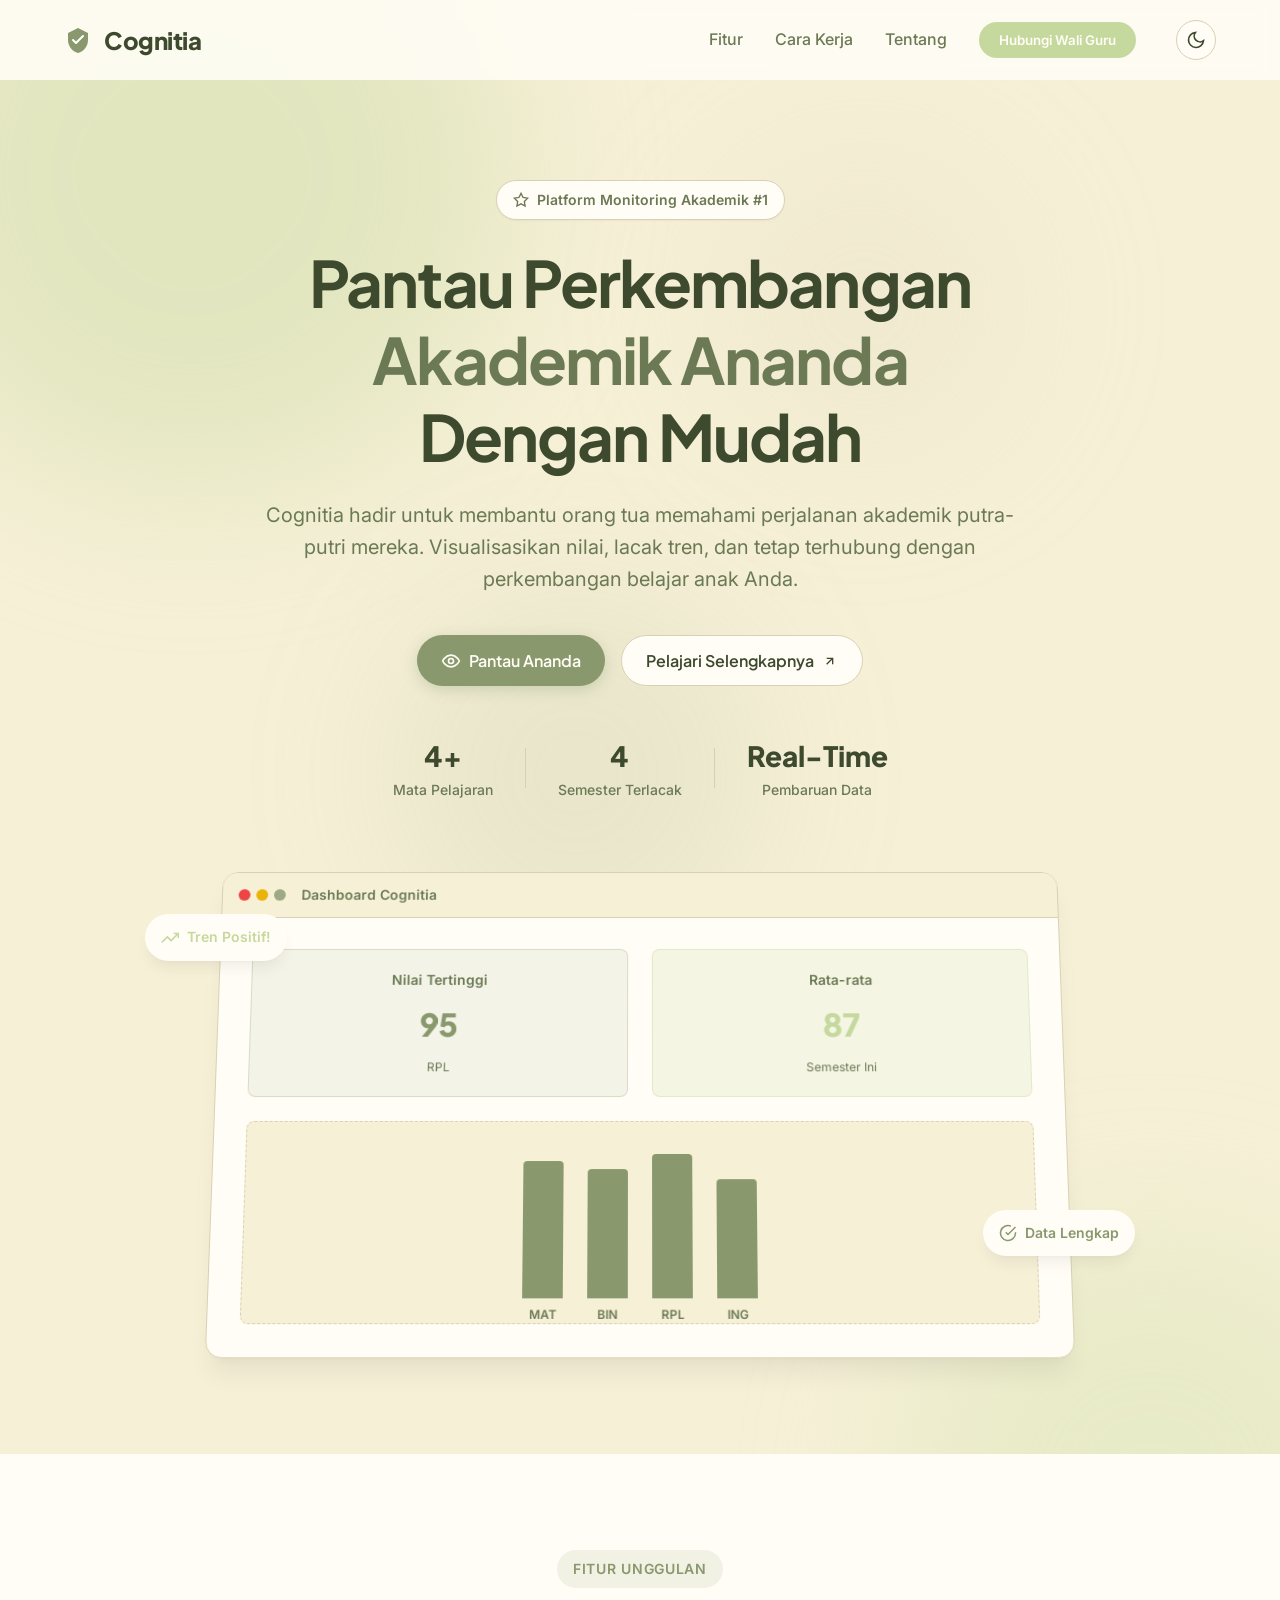
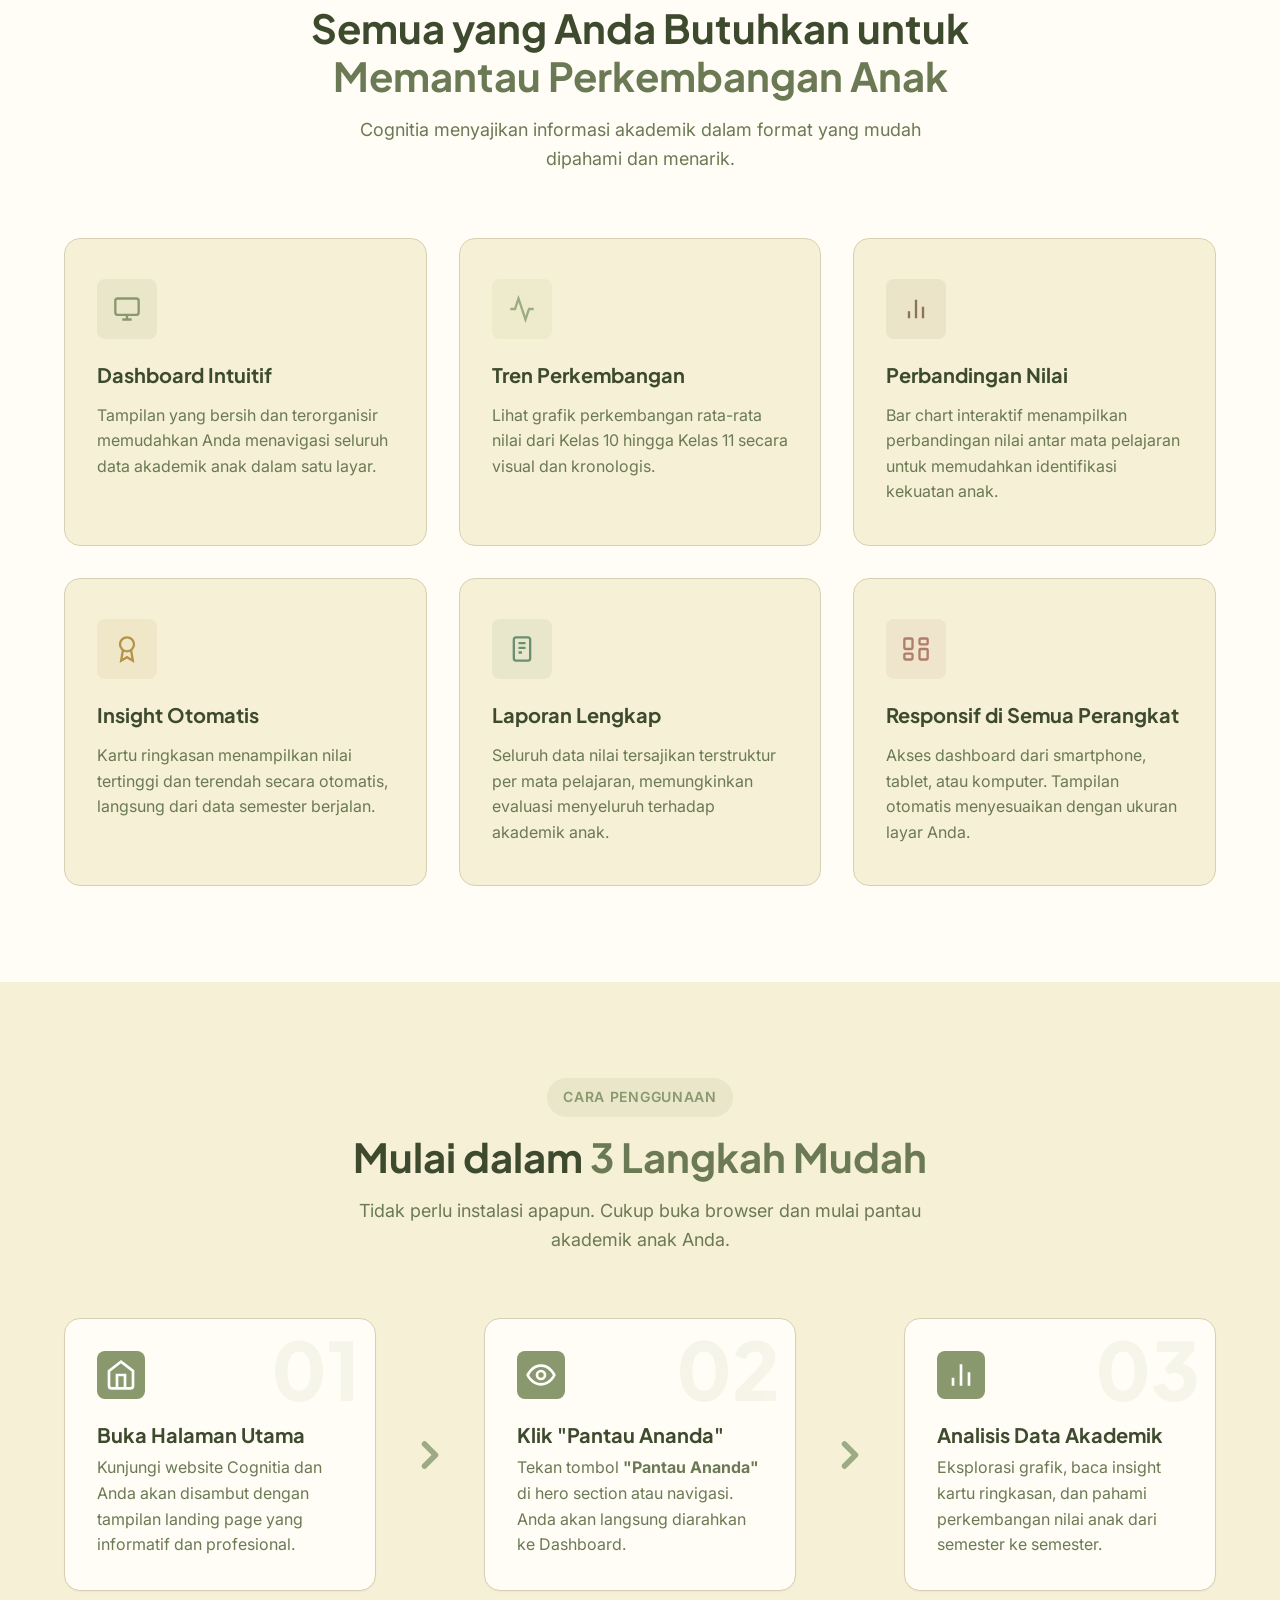
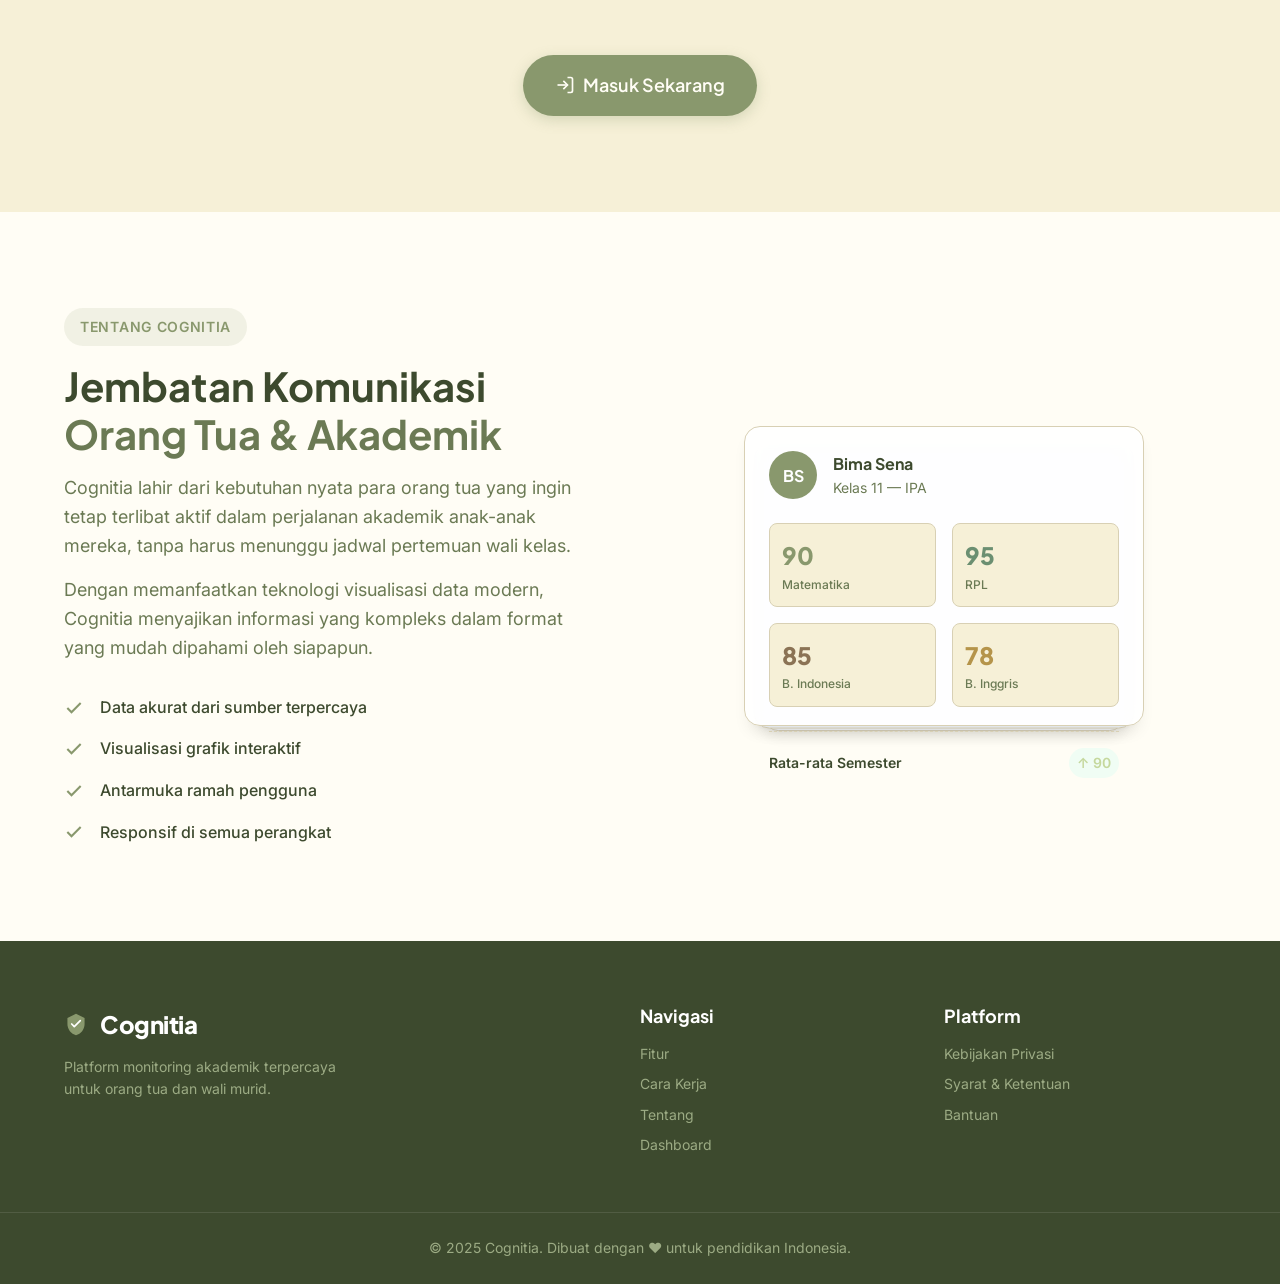
==== commit 8bc1bb34: "Update:gitpull" ====
--- a/index.html
+++ b/index.html
@@ -60,7 +60,7 @@
       <a href="#fitur" class="mobile-link">Fitur</a>
       <a href="#cara-kerja" class="mobile-link">Cara Kerja</a>
       <a href="#tentang" class="mobile-link">Tentang</a>
-      <a href="#" class="mobile-cta-btn btn-login">Pantau Ananda</a>
+      <a href=".vscode/Login.html" class="mobile-cta-btn">Pantau Ananda</a>
     </div>
   </header>
 
@@ -89,7 +89,7 @@
         Visualisasikan nilai, lacak tren, dan tetap terhubung dengan perkembangan belajar anak Anda.
       </p>
       <div class="hero-actions">
-        <a href="#" class="btn-primary btn-login" id="hero-cta-btn">
+        <a href=".vscode/Login.html" class="btn-primary" id="hero-cta-btn">
           <svg width="20" height="20" viewBox="0 0 24 24" fill="none" stroke="currentColor" stroke-width="2">
             <path d="M2 12C2 12 5 5 12 5C19 5 22 12 22 12C22 12 19 19 12 19C5 19 2 12 2 12Z" />
             <circle cx="12" cy="12" r="3" />
@@ -277,8 +277,8 @@
             profesional.</p>
         </div>
         <div class="step-connector">
-          <svg width="40" height="40" viewBox="0 0 24 24" fill="none" stroke="currentColor" stroke-width="2">
-            <path d="M5 12h14M12 5l7 7-7 7" />
+          <svg width="44" height="44" viewBox="0 0 24 24" fill="none" stroke="currentColor" stroke-width="3" stroke-linecap="round" stroke-linejoin="round">
+            <polyline points="9 18 15 12 9 6" />
           </svg>
         </div>
         <div class="step-card" id="step-card-2">
@@ -294,8 +294,8 @@
             ke Dashboard.</p>
         </div>
         <div class="step-connector">
-          <svg width="40" height="40" viewBox="0 0 24 24" fill="none" stroke="currentColor" stroke-width="2">
-            <path d="M5 12h14M12 5l7 7-7 7" />
+          <svg width="44" height="44" viewBox="0 0 24 24" fill="none" stroke="currentColor" stroke-width="3" stroke-linecap="round" stroke-linejoin="round">
+            <polyline points="9 18 15 12 9 6" />
           </svg>
         </div>
         <div class="step-card" id="step-card-3">
@@ -313,12 +313,13 @@
         </div>
       </div>
       <div class="howto-cta">
-        <a href="#" class="btn-primary large btn-login" id="howto-cta-btn">
+        <a href=".vscode/Login.html" class="btn-primary large" id="howto-cta-btn">
           <svg width="20" height="20" viewBox="0 0 24 24" fill="none" stroke="currentColor" stroke-width="2">
-            <path d="M2 12C2 12 5 5 12 5C19 5 22 12 22 12C22 12 19 19 12 19C5 19 2 12 2 12Z" />
-            <circle cx="12" cy="12" r="3" />
-          </svg>
-          Mulai Sekarang — Gratis!
+            <path d="M15 3h4a2 2 0 0 1 2 2v14a2 2 0 0 1-2 2h-4" />
+            <polyline points="10 17 15 12 10 7" />
+            <line x1="15" y1="12" x2="3" y2="12" />
+          </svg>
+          Masuk Sekarang
         </a>
       </div>
     </div>
@@ -424,7 +425,7 @@
         <a href="#fitur">Fitur</a>
         <a href="#cara-kerja">Cara Kerja</a>
         <a href="#tentang">Tentang</a>
-        <a href="#" class="btn-login">Dashboard</a>
+        <a href=".vscode/Login.html">Dashboard</a>
       </div>
       <div class="footer-links">
         <h4>Platform</h4>
@@ -565,29 +566,6 @@
     </div>
   </div>
 
-  <!-- ===== MODAL LOGIN ===== -->
-  <div class="modal-overlay" id="login-modal">
-    <div class="modal-content" style="max-width: 400px;">
-      <div class="modal-header">
-        <h3 class="modal-title">Masuk ke Dashboard</h3>
-        <button class="modal-close" id="login-close">&times;</button>
-      </div>
-      <div class="modal-body">
-        <p style="margin-bottom: 1rem; color: var(--text-muted); font-size: 0.95rem;">Silakan masukkan Nomor Induk Siswa (NIS) untuk melihat data akademik.</p>
-        <div style="display: flex; flex-direction: column; gap: 0.5rem; margin-bottom: 1.5rem;">
-          <label for="nis-input" style="font-weight: 600; font-size: 0.875rem; color: var(--text-main);">Nomor Induk Siswa (NIS)</label>
-          <input type="text" id="nis-input" placeholder="Contoh: 2425100123" style="padding: 0.75rem; border: 1px solid var(--border-light); border-radius: var(--radius-md); font-family: inherit; font-size: 1rem; outline: none; transition: border-color 0.2s; background-color: var(--bg-body); color: var(--text-main);">
-          
-          <label for="password-input" style="font-weight: 600; font-size: 0.875rem; color: var(--text-main); margin-top: 0.5rem;">Password</label>
-          <input type="password" id="password-input" placeholder="Masukkan password" style="padding: 0.75rem; border: 1px solid var(--border-light); border-radius: var(--radius-md); font-family: inherit; font-size: 1rem; outline: none; transition: border-color 0.2s; background-color: var(--bg-body); color: var(--text-main);">
-          
-          <span id="login-error" style="color: var(--accent-red); font-size: 0.875rem; display: none;">NIS atau Password salah. Silakan periksa kembali.</span>
-        </div>
-        <button id="login-submit" class="btn-primary" style="width: 100%; justify-content: center;">Masuk</button>
-      </div>
-    </div>
-  </div>
-
   <script src="main.js"></script>
 </body>
 
--- a/style.css
+++ b/style.css
@@ -966,7 +966,7 @@
 
 .step-connector {
   display: none;
-  color: var(--border-light);
+  color: var(--primary-light);
 }
 
 .howto-cta {
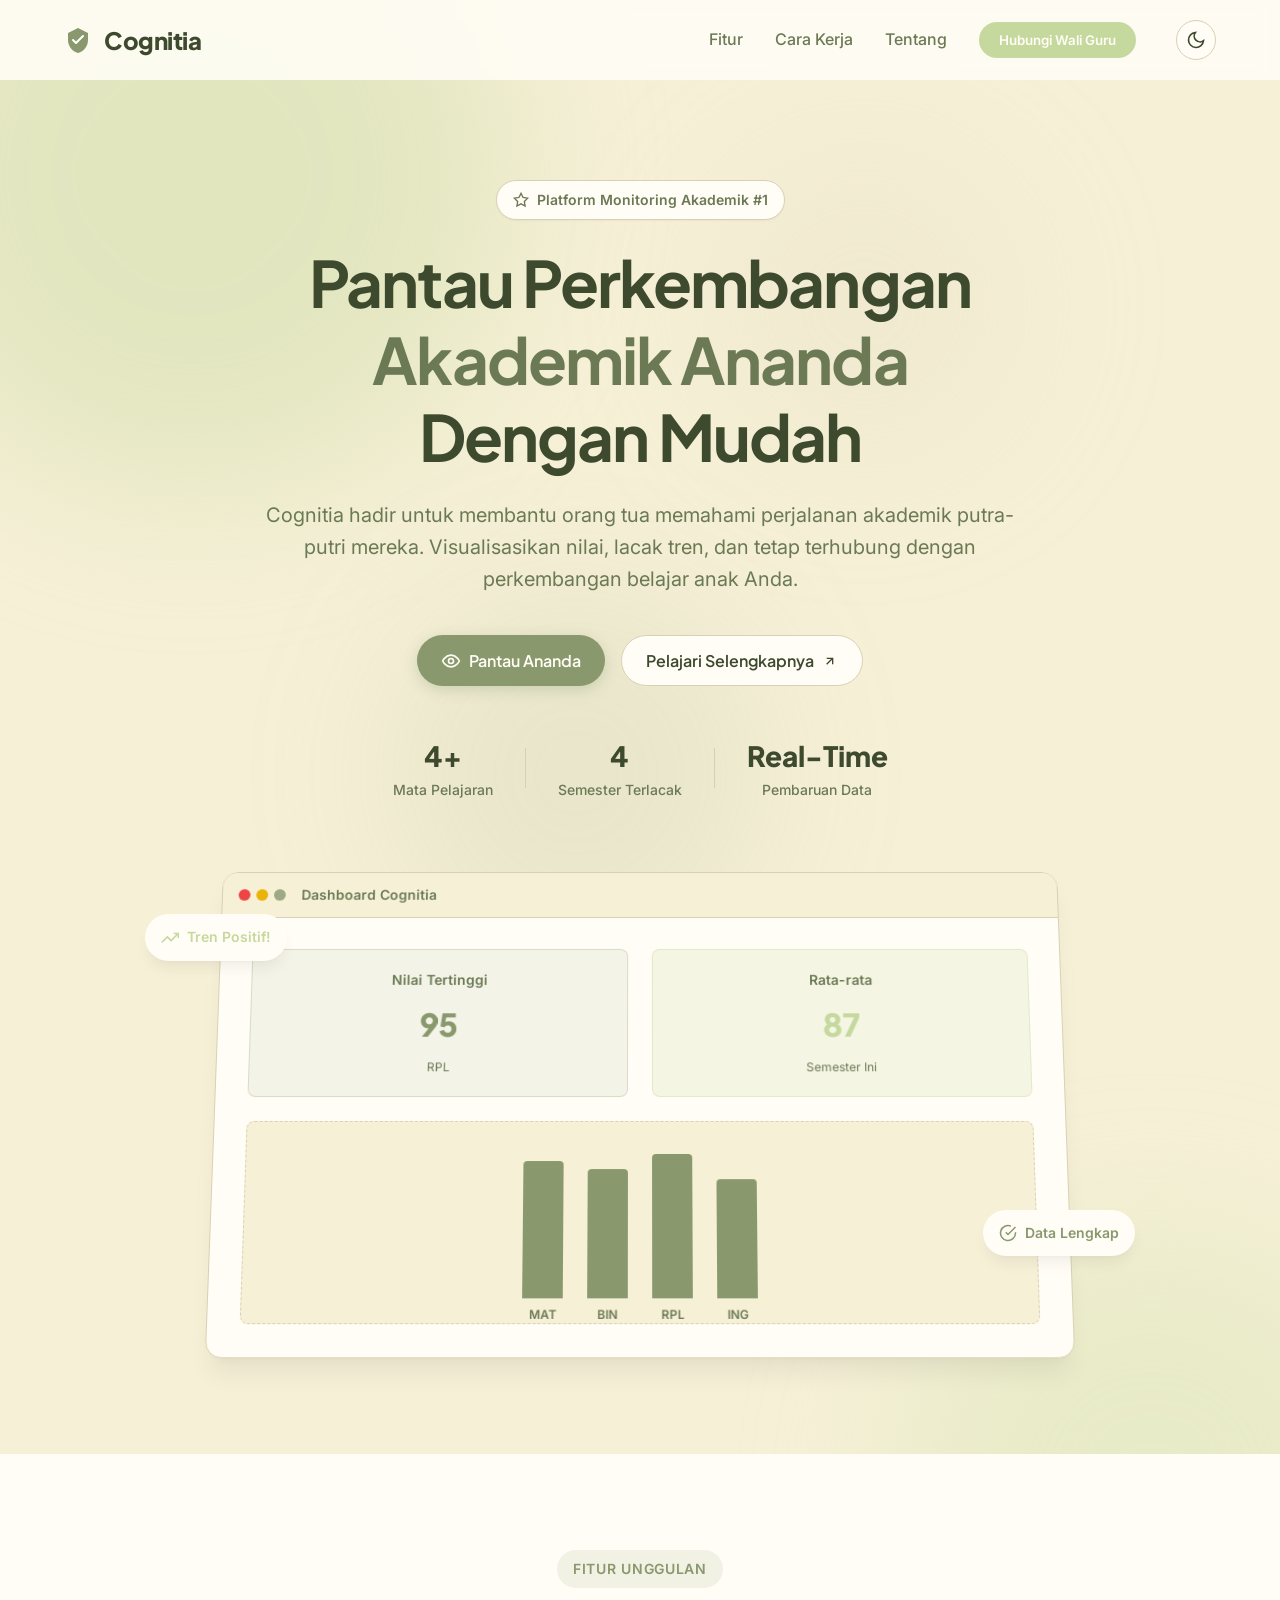
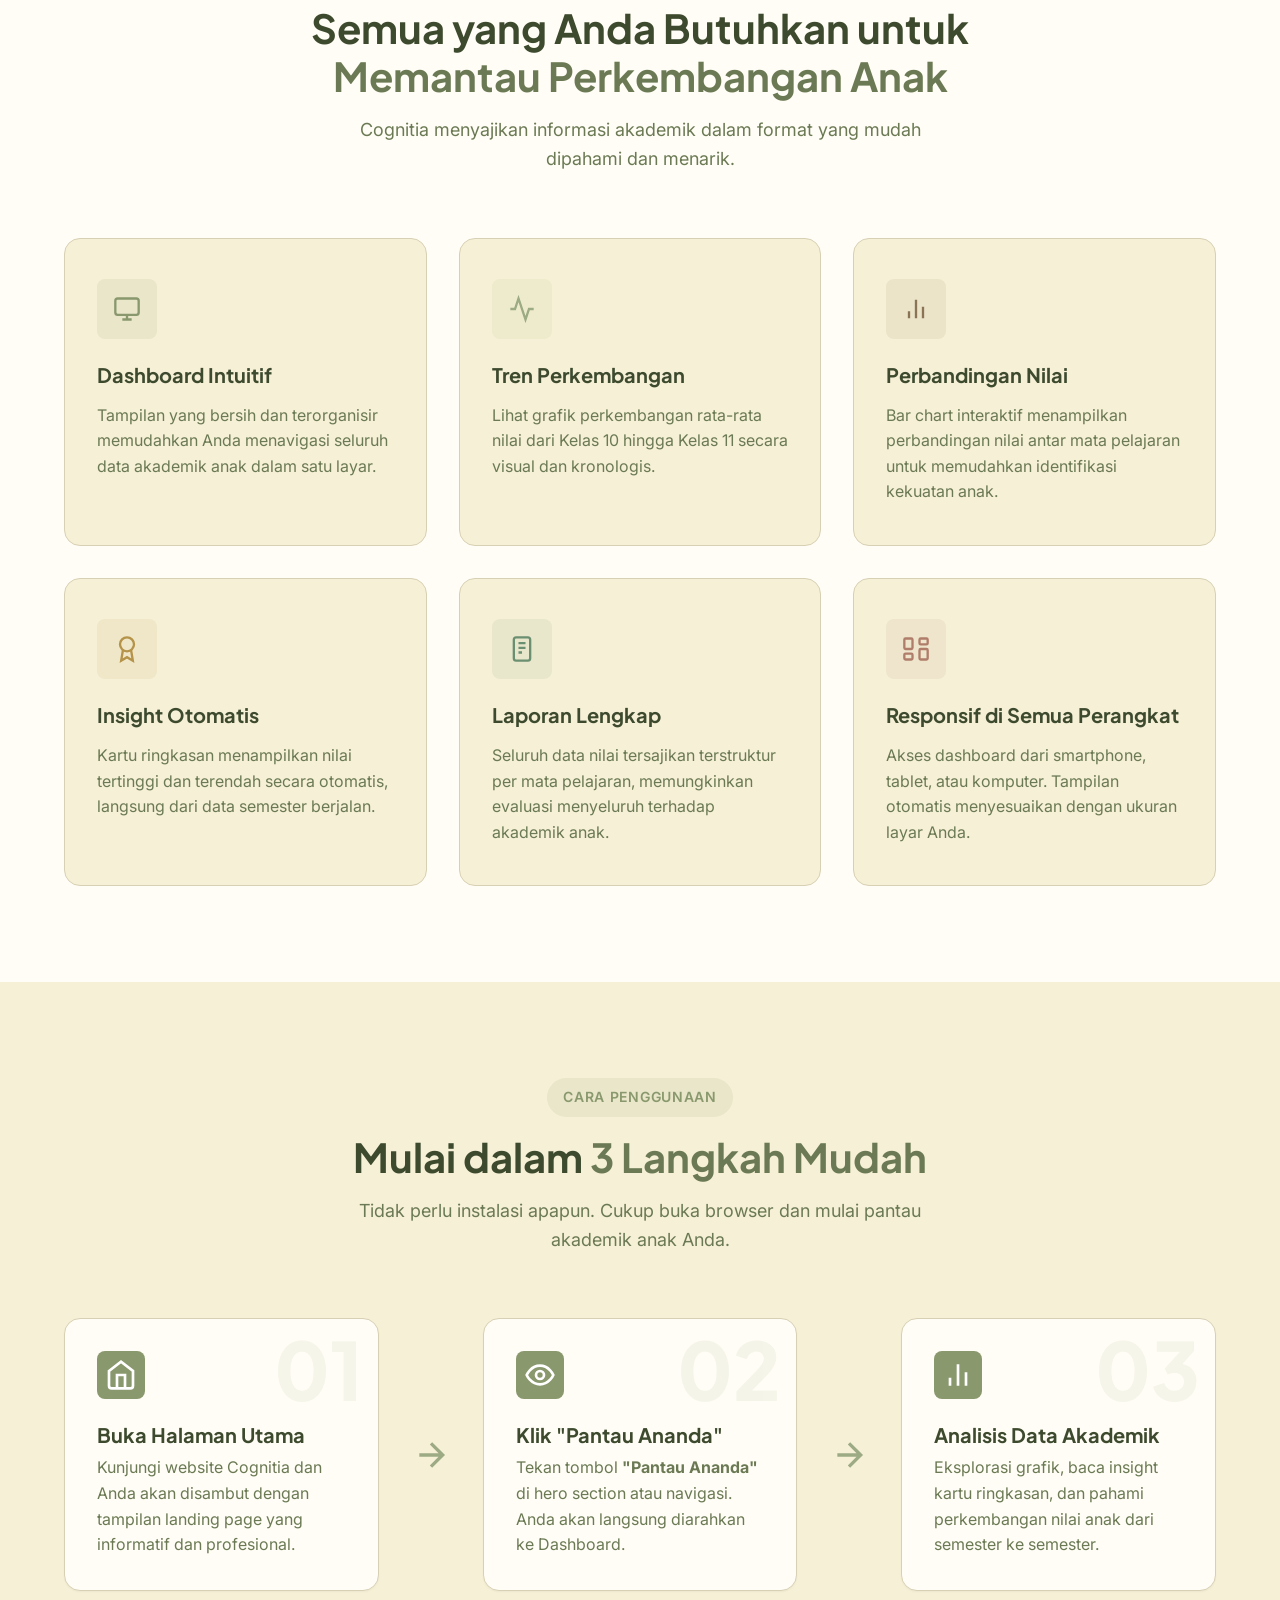
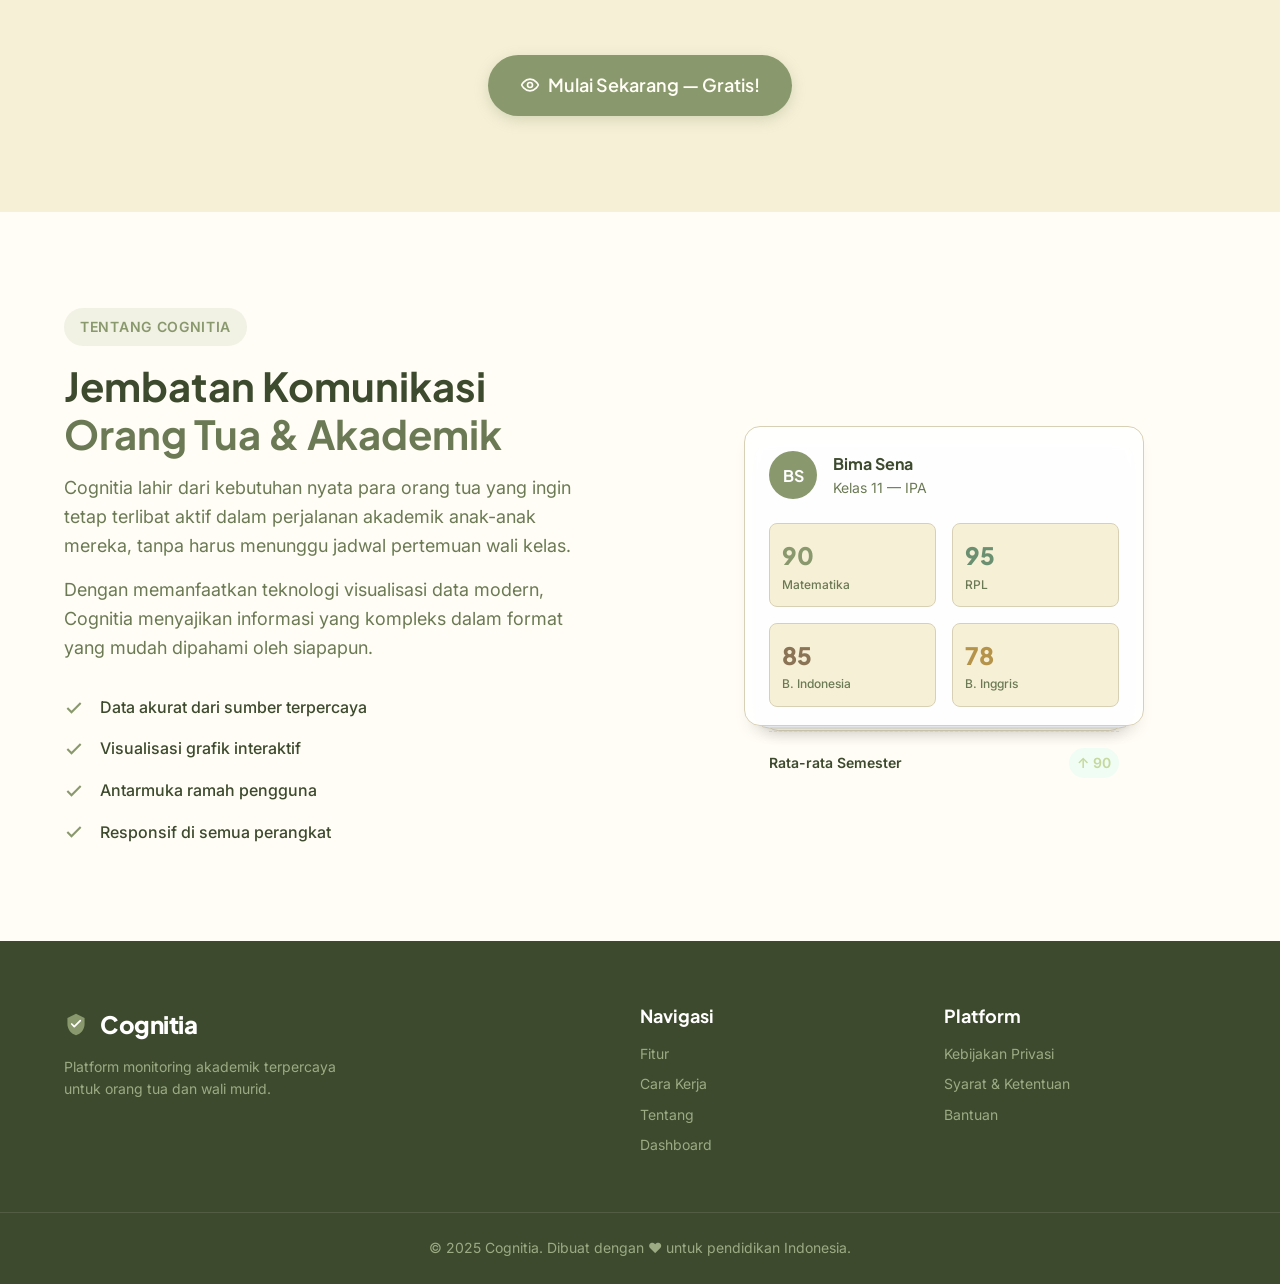
==== commit c3e4bb5d: "teacher" ====
--- a/index.html
+++ b/index.html
@@ -60,7 +60,7 @@
       <a href="#fitur" class="mobile-link">Fitur</a>
       <a href="#cara-kerja" class="mobile-link">Cara Kerja</a>
       <a href="#tentang" class="mobile-link">Tentang</a>
-      <a href=".vscode/Login.html" class="mobile-cta-btn">Pantau Ananda</a>
+      <a href="#" class="mobile-cta-btn btn-login">Pantau Ananda</a>
     </div>
   </header>
 
@@ -89,7 +89,7 @@
         Visualisasikan nilai, lacak tren, dan tetap terhubung dengan perkembangan belajar anak Anda.
       </p>
       <div class="hero-actions">
-        <a href=".vscode/Login.html" class="btn-primary" id="hero-cta-btn">
+        <a href="#" class="btn-primary btn-login" id="hero-cta-btn">
           <svg width="20" height="20" viewBox="0 0 24 24" fill="none" stroke="currentColor" stroke-width="2">
             <path d="M2 12C2 12 5 5 12 5C19 5 22 12 22 12C22 12 19 19 12 19C5 19 2 12 2 12Z" />
             <circle cx="12" cy="12" r="3" />
@@ -277,8 +277,8 @@
             profesional.</p>
         </div>
         <div class="step-connector">
-          <svg width="44" height="44" viewBox="0 0 24 24" fill="none" stroke="currentColor" stroke-width="3" stroke-linecap="round" stroke-linejoin="round">
-            <polyline points="9 18 15 12 9 6" />
+          <svg width="40" height="40" viewBox="0 0 24 24" fill="none" stroke="currentColor" stroke-width="2">
+            <path d="M5 12h14M12 5l7 7-7 7" />
           </svg>
         </div>
         <div class="step-card" id="step-card-2">
@@ -294,8 +294,8 @@
             ke Dashboard.</p>
         </div>
         <div class="step-connector">
-          <svg width="44" height="44" viewBox="0 0 24 24" fill="none" stroke="currentColor" stroke-width="3" stroke-linecap="round" stroke-linejoin="round">
-            <polyline points="9 18 15 12 9 6" />
+          <svg width="40" height="40" viewBox="0 0 24 24" fill="none" stroke="currentColor" stroke-width="2">
+            <path d="M5 12h14M12 5l7 7-7 7" />
           </svg>
         </div>
         <div class="step-card" id="step-card-3">
@@ -313,13 +313,12 @@
         </div>
       </div>
       <div class="howto-cta">
-        <a href=".vscode/Login.html" class="btn-primary large" id="howto-cta-btn">
+        <a href="#" class="btn-primary large btn-login" id="howto-cta-btn">
           <svg width="20" height="20" viewBox="0 0 24 24" fill="none" stroke="currentColor" stroke-width="2">
-            <path d="M15 3h4a2 2 0 0 1 2 2v14a2 2 0 0 1-2 2h-4" />
-            <polyline points="10 17 15 12 10 7" />
-            <line x1="15" y1="12" x2="3" y2="12" />
-          </svg>
-          Masuk Sekarang
+            <path d="M2 12C2 12 5 5 12 5C19 5 22 12 22 12C22 12 19 19 12 19C5 19 2 12 2 12Z" />
+            <circle cx="12" cy="12" r="3" />
+          </svg>
+          Mulai Sekarang — Gratis!
         </a>
       </div>
     </div>
@@ -425,7 +424,7 @@
         <a href="#fitur">Fitur</a>
         <a href="#cara-kerja">Cara Kerja</a>
         <a href="#tentang">Tentang</a>
-        <a href=".vscode/Login.html">Dashboard</a>
+        <a href="#" class="btn-login">Dashboard</a>
       </div>
       <div class="footer-links">
         <h4>Platform</h4>
@@ -497,7 +496,7 @@
           </div>
           <div class="teacher-card">
             <div class="teacher-info">
-              <h4>Pak Ruslo</h4>
+              <h4>Pak Rusli</h4>
               <p>Wali Kelas XII-1</p>
             </div>
             <a href="https://wa.me/6281234567890" target="_blank" class="btn-wa">Chat WhatsApp</a>
@@ -566,6 +565,29 @@
     </div>
   </div>
 
+  <!-- ===== MODAL LOGIN ===== -->
+  <div class="modal-overlay" id="login-modal">
+    <div class="modal-content" style="max-width: 400px;">
+      <div class="modal-header">
+        <h3 class="modal-title">Masuk ke Dashboard</h3>
+        <button class="modal-close" id="login-close">&times;</button>
+      </div>
+      <div class="modal-body">
+        <p style="margin-bottom: 1rem; color: var(--text-muted); font-size: 0.95rem;">Silakan masukkan Nomor Induk Siswa (NIS) untuk melihat data akademik.</p>
+        <div style="display: flex; flex-direction: column; gap: 0.5rem; margin-bottom: 1.5rem;">
+          <label for="nis-input" style="font-weight: 600; font-size: 0.875rem; color: var(--text-main);">Nomor Induk Siswa (NIS)</label>
+          <input type="text" id="nis-input" placeholder="Contoh: 2425100123" style="padding: 0.75rem; border: 1px solid var(--border-light); border-radius: var(--radius-md); font-family: inherit; font-size: 1rem; outline: none; transition: border-color 0.2s; background-color: var(--bg-body); color: var(--text-main);">
+          
+          <label for="password-input" style="font-weight: 600; font-size: 0.875rem; color: var(--text-main); margin-top: 0.5rem;">Password</label>
+          <input type="password" id="password-input" placeholder="Masukkan password" style="padding: 0.75rem; border: 1px solid var(--border-light); border-radius: var(--radius-md); font-family: inherit; font-size: 1rem; outline: none; transition: border-color 0.2s; background-color: var(--bg-body); color: var(--text-main);">
+          
+          <span id="login-error" style="color: var(--accent-red); font-size: 0.875rem; display: none;">NIS atau Password salah. Silakan periksa kembali.</span>
+        </div>
+        <button id="login-submit" class="btn-primary" style="width: 100%; justify-content: center;">Masuk</button>
+      </div>
+    </div>
+  </div>
+
   <script src="main.js"></script>
 </body>
 
--- a/style.css
+++ b/style.css
@@ -1352,6 +1352,22 @@
   color: var(--text-main);
 }
 
+.sidebar-logout {
+  display: flex;
+  align-items: center;
+  gap: 0.75rem;
+  padding: 0.75rem;
+  border-radius: var(--radius-md);
+  color: var(--text-muted);
+  font-weight: 500;
+  font-size: 0.875rem;
+  transition: all var(--transition-fast);
+}
+
+.sidebar-logout:hover {
+  color: var(--text-main);
+}
+
 .sidebar-link.active {
   background-color: rgba(30, 64, 175, 0.05);
   color: var(--primary);
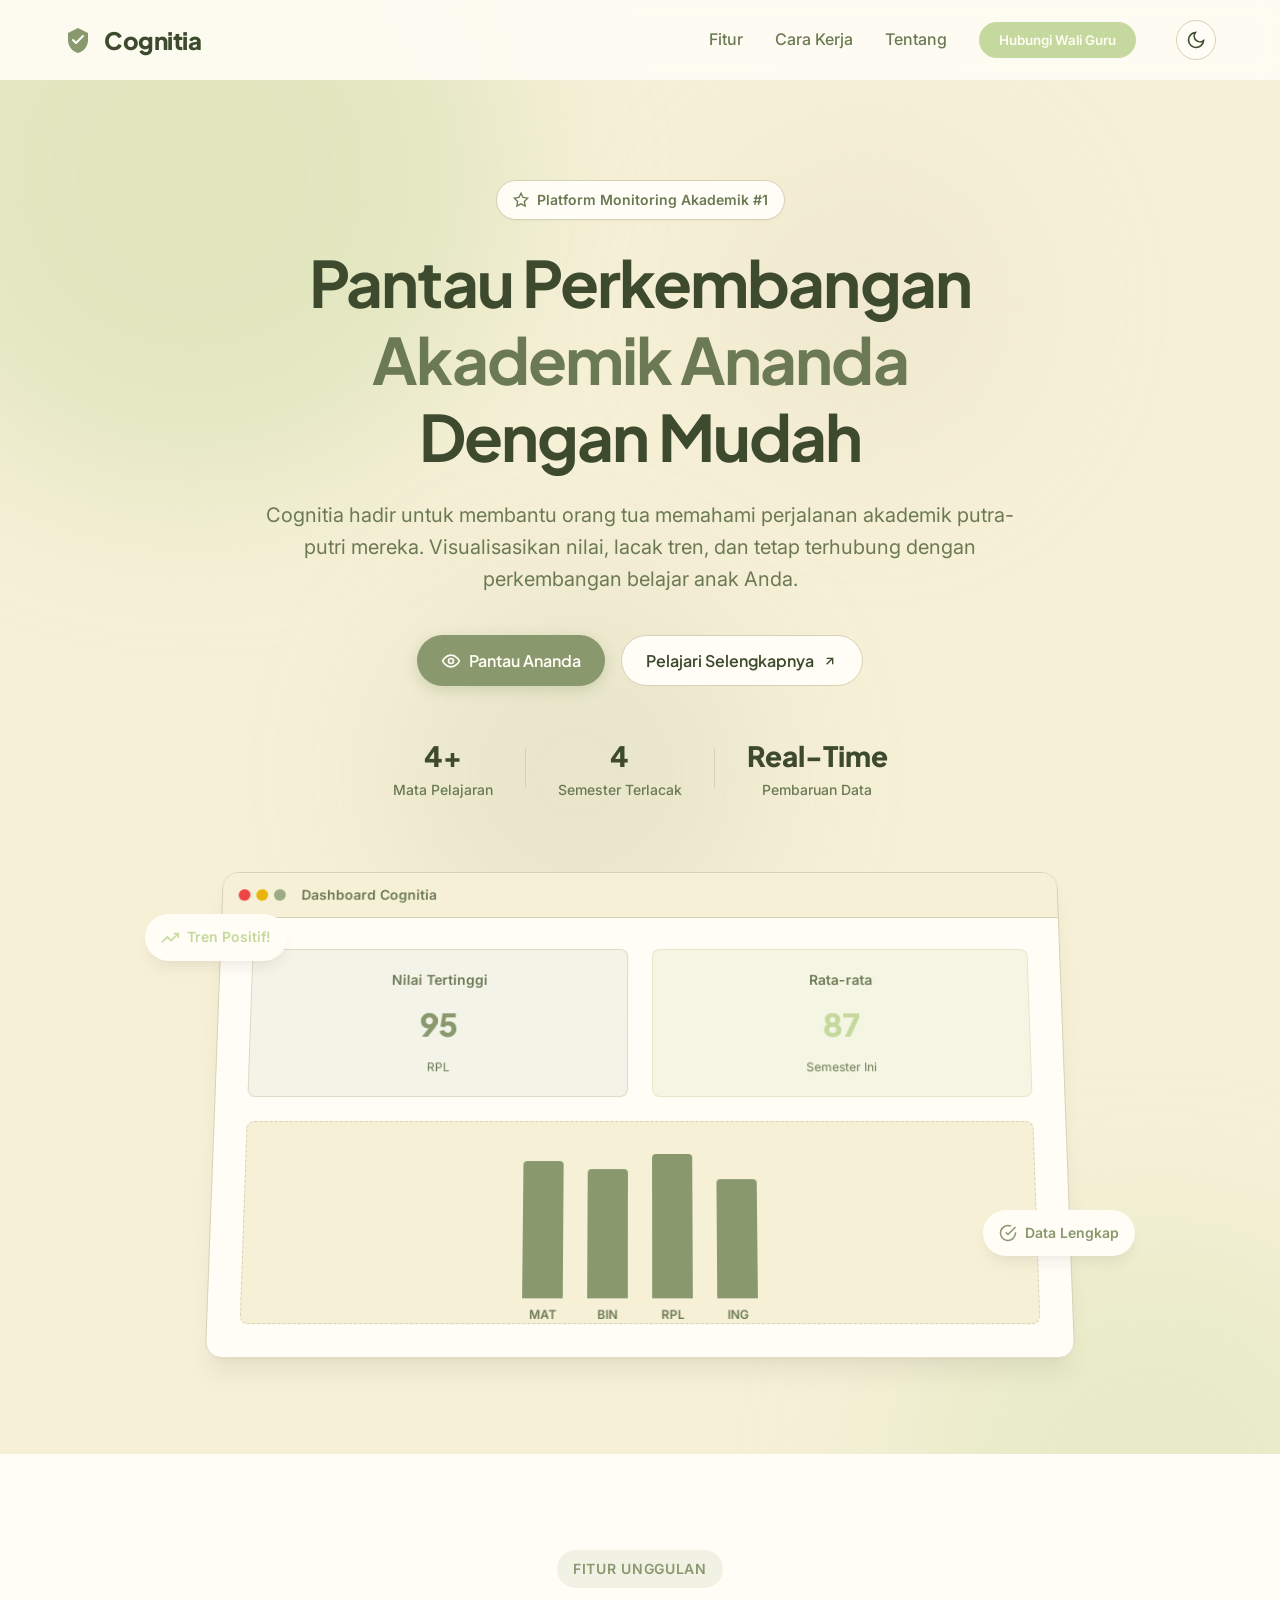
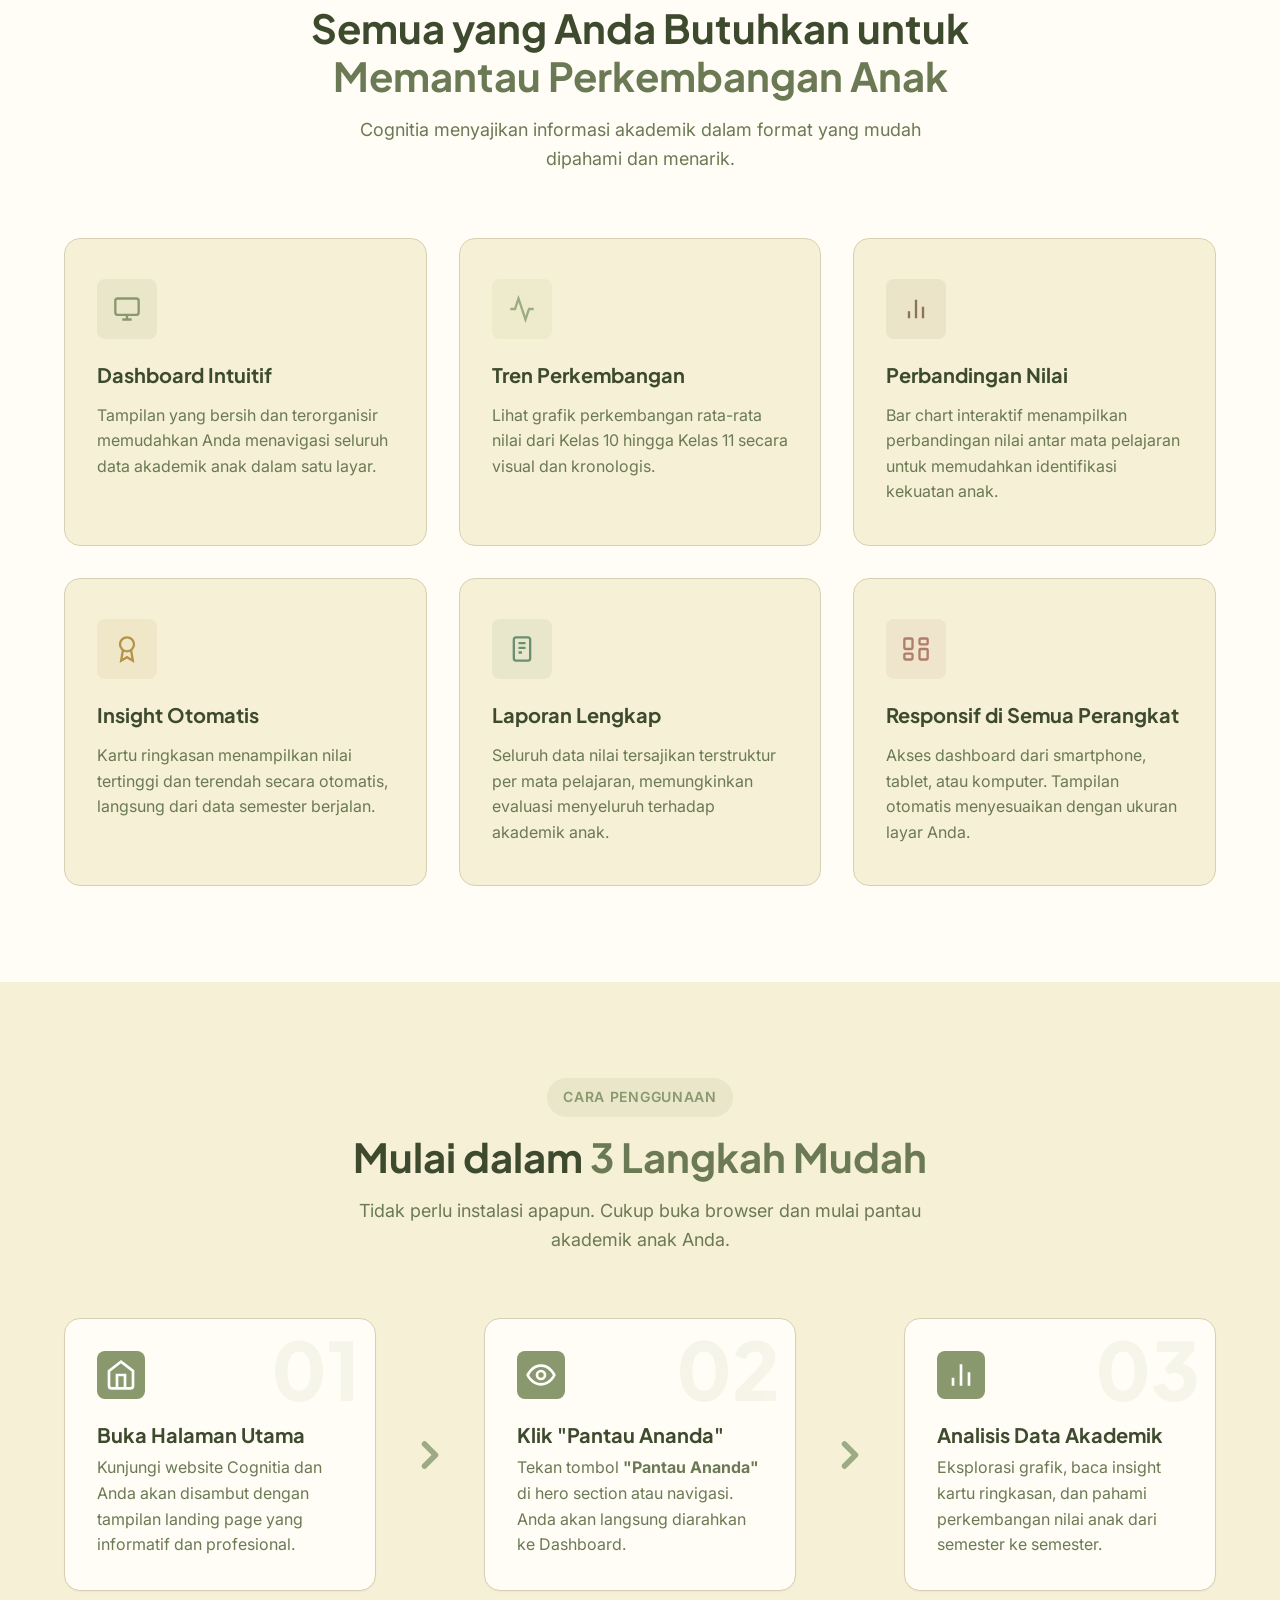
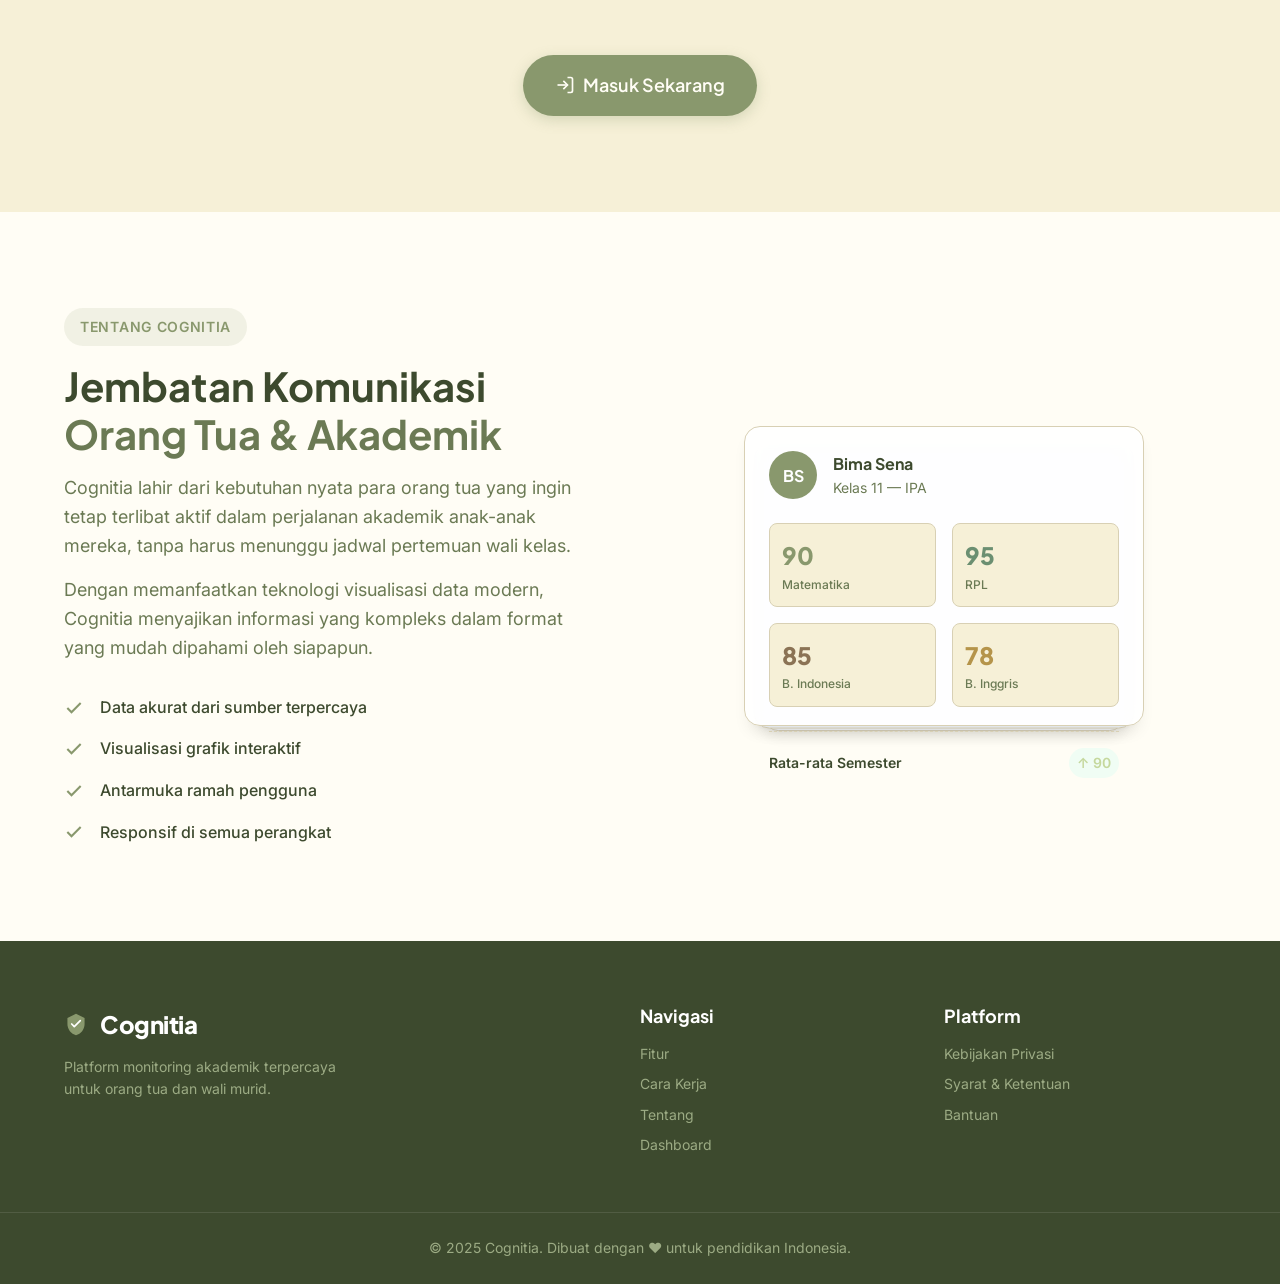
==== commit f4c0fe8e: "Merge branch 'master' of https://github.com/Bimakanz/LombaWebDesign into teacher" ====
--- a/index.html
+++ b/index.html
@@ -60,7 +60,7 @@
       <a href="#fitur" class="mobile-link">Fitur</a>
       <a href="#cara-kerja" class="mobile-link">Cara Kerja</a>
       <a href="#tentang" class="mobile-link">Tentang</a>
-      <a href="#" class="mobile-cta-btn btn-login">Pantau Ananda</a>
+      <a href=".vscode/Login.html" class="mobile-cta-btn">Pantau Ananda</a>
     </div>
   </header>
 
@@ -89,7 +89,7 @@
         Visualisasikan nilai, lacak tren, dan tetap terhubung dengan perkembangan belajar anak Anda.
       </p>
       <div class="hero-actions">
-        <a href="#" class="btn-primary btn-login" id="hero-cta-btn">
+        <a href=".vscode/Login.html" class="btn-primary" id="hero-cta-btn">
           <svg width="20" height="20" viewBox="0 0 24 24" fill="none" stroke="currentColor" stroke-width="2">
             <path d="M2 12C2 12 5 5 12 5C19 5 22 12 22 12C22 12 19 19 12 19C5 19 2 12 2 12Z" />
             <circle cx="12" cy="12" r="3" />
@@ -277,8 +277,8 @@
             profesional.</p>
         </div>
         <div class="step-connector">
-          <svg width="40" height="40" viewBox="0 0 24 24" fill="none" stroke="currentColor" stroke-width="2">
-            <path d="M5 12h14M12 5l7 7-7 7" />
+          <svg width="44" height="44" viewBox="0 0 24 24" fill="none" stroke="currentColor" stroke-width="3" stroke-linecap="round" stroke-linejoin="round">
+            <polyline points="9 18 15 12 9 6" />
           </svg>
         </div>
         <div class="step-card" id="step-card-2">
@@ -294,8 +294,8 @@
             ke Dashboard.</p>
         </div>
         <div class="step-connector">
-          <svg width="40" height="40" viewBox="0 0 24 24" fill="none" stroke="currentColor" stroke-width="2">
-            <path d="M5 12h14M12 5l7 7-7 7" />
+          <svg width="44" height="44" viewBox="0 0 24 24" fill="none" stroke="currentColor" stroke-width="3" stroke-linecap="round" stroke-linejoin="round">
+            <polyline points="9 18 15 12 9 6" />
           </svg>
         </div>
         <div class="step-card" id="step-card-3">
@@ -313,12 +313,13 @@
         </div>
       </div>
       <div class="howto-cta">
-        <a href="#" class="btn-primary large btn-login" id="howto-cta-btn">
+        <a href=".vscode/Login.html" class="btn-primary large" id="howto-cta-btn">
           <svg width="20" height="20" viewBox="0 0 24 24" fill="none" stroke="currentColor" stroke-width="2">
-            <path d="M2 12C2 12 5 5 12 5C19 5 22 12 22 12C22 12 19 19 12 19C5 19 2 12 2 12Z" />
-            <circle cx="12" cy="12" r="3" />
-          </svg>
-          Mulai Sekarang — Gratis!
+            <path d="M15 3h4a2 2 0 0 1 2 2v14a2 2 0 0 1-2 2h-4" />
+            <polyline points="10 17 15 12 10 7" />
+            <line x1="15" y1="12" x2="3" y2="12" />
+          </svg>
+          Masuk Sekarang
         </a>
       </div>
     </div>
@@ -424,7 +425,7 @@
         <a href="#fitur">Fitur</a>
         <a href="#cara-kerja">Cara Kerja</a>
         <a href="#tentang">Tentang</a>
-        <a href="#" class="btn-login">Dashboard</a>
+        <a href=".vscode/Login.html">Dashboard</a>
       </div>
       <div class="footer-links">
         <h4>Platform</h4>
@@ -565,29 +566,6 @@
     </div>
   </div>
 
-  <!-- ===== MODAL LOGIN ===== -->
-  <div class="modal-overlay" id="login-modal">
-    <div class="modal-content" style="max-width: 400px;">
-      <div class="modal-header">
-        <h3 class="modal-title">Masuk ke Dashboard</h3>
-        <button class="modal-close" id="login-close">&times;</button>
-      </div>
-      <div class="modal-body">
-        <p style="margin-bottom: 1rem; color: var(--text-muted); font-size: 0.95rem;">Silakan masukkan Nomor Induk Siswa (NIS) untuk melihat data akademik.</p>
-        <div style="display: flex; flex-direction: column; gap: 0.5rem; margin-bottom: 1.5rem;">
-          <label for="nis-input" style="font-weight: 600; font-size: 0.875rem; color: var(--text-main);">Nomor Induk Siswa (NIS)</label>
-          <input type="text" id="nis-input" placeholder="Contoh: 2425100123" style="padding: 0.75rem; border: 1px solid var(--border-light); border-radius: var(--radius-md); font-family: inherit; font-size: 1rem; outline: none; transition: border-color 0.2s; background-color: var(--bg-body); color: var(--text-main);">
-          
-          <label for="password-input" style="font-weight: 600; font-size: 0.875rem; color: var(--text-main); margin-top: 0.5rem;">Password</label>
-          <input type="password" id="password-input" placeholder="Masukkan password" style="padding: 0.75rem; border: 1px solid var(--border-light); border-radius: var(--radius-md); font-family: inherit; font-size: 1rem; outline: none; transition: border-color 0.2s; background-color: var(--bg-body); color: var(--text-main);">
-          
-          <span id="login-error" style="color: var(--accent-red); font-size: 0.875rem; display: none;">NIS atau Password salah. Silakan periksa kembali.</span>
-        </div>
-        <button id="login-submit" class="btn-primary" style="width: 100%; justify-content: center;">Masuk</button>
-      </div>
-    </div>
-  </div>
-
   <script src="main.js"></script>
 </body>
 
--- a/style.css
+++ b/style.css
@@ -1352,22 +1352,6 @@
   color: var(--text-main);
 }
 
-.sidebar-logout {
-  display: flex;
-  align-items: center;
-  gap: 0.75rem;
-  padding: 0.75rem;
-  border-radius: var(--radius-md);
-  color: var(--text-muted);
-  font-weight: 500;
-  font-size: 0.875rem;
-  transition: all var(--transition-fast);
-}
-
-.sidebar-logout:hover {
-  color: var(--text-main);
-}
-
 .sidebar-link.active {
   background-color: rgba(30, 64, 175, 0.05);
   color: var(--primary);
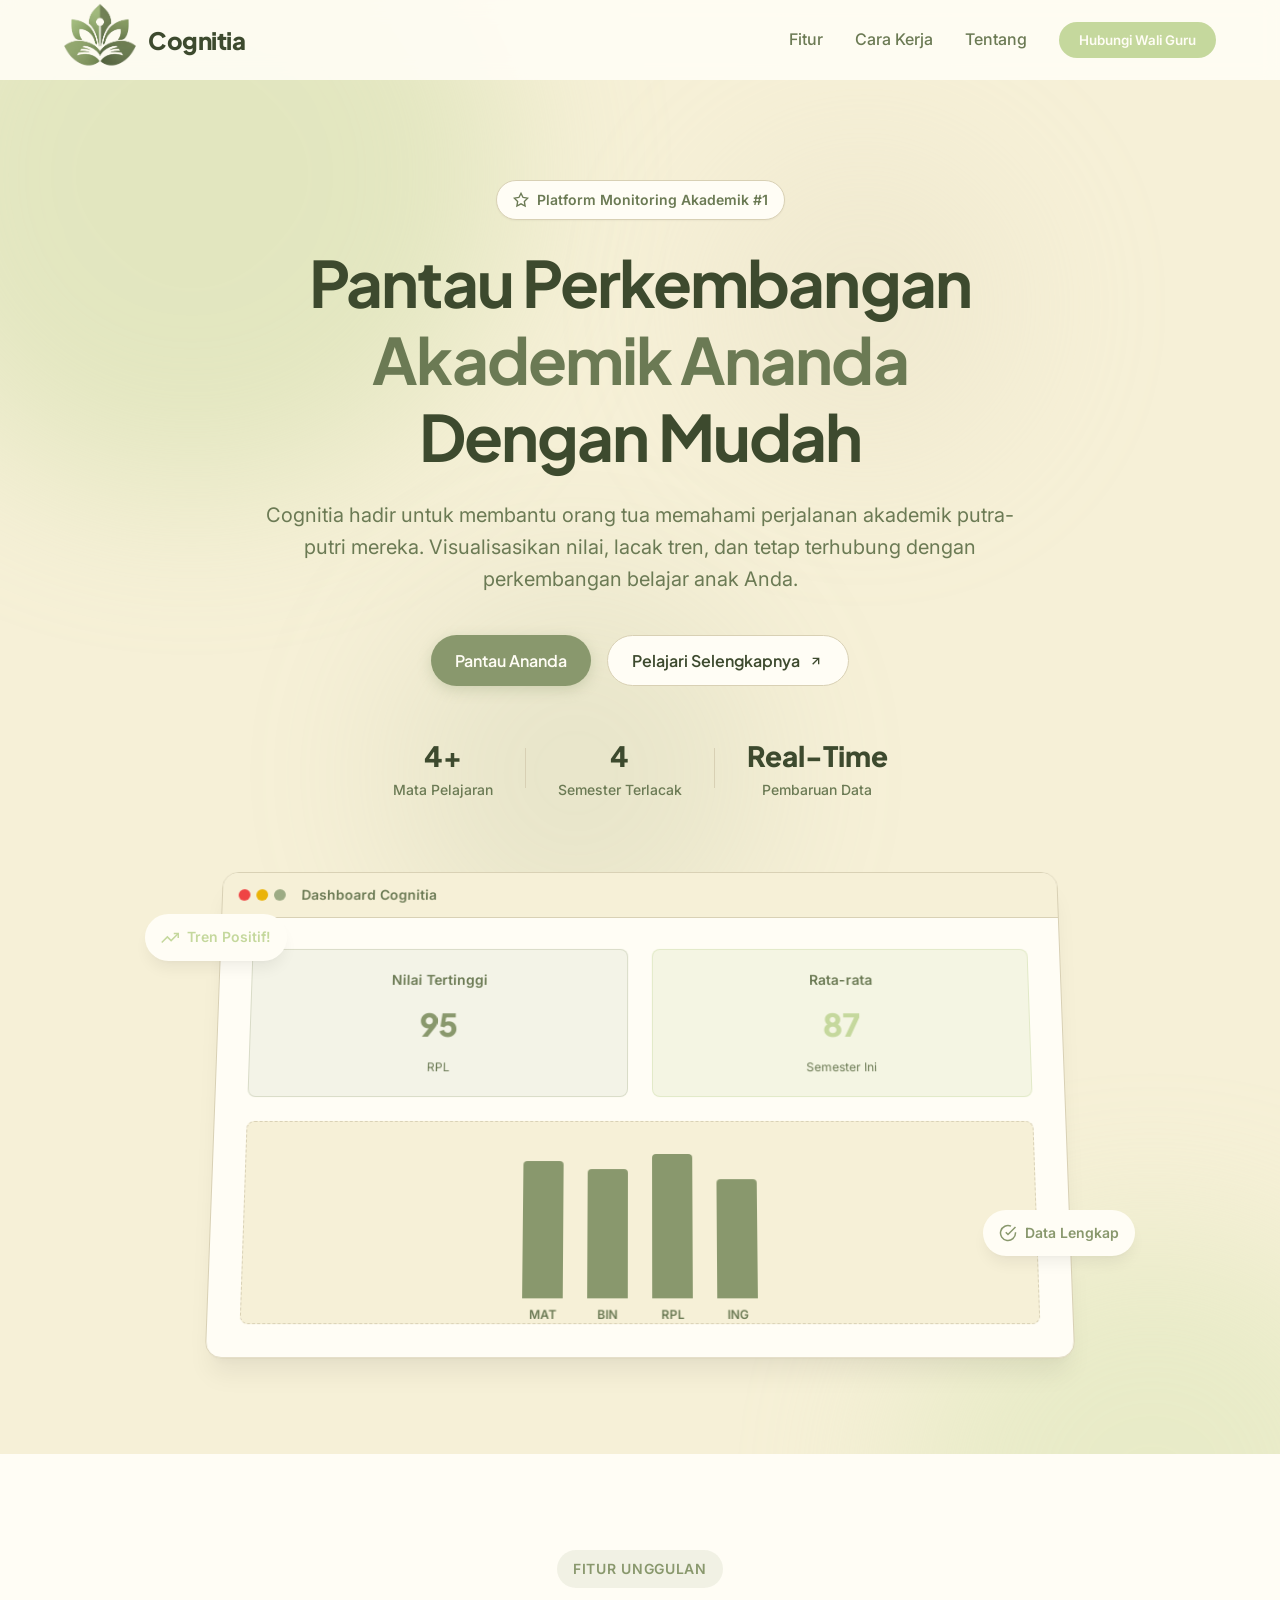
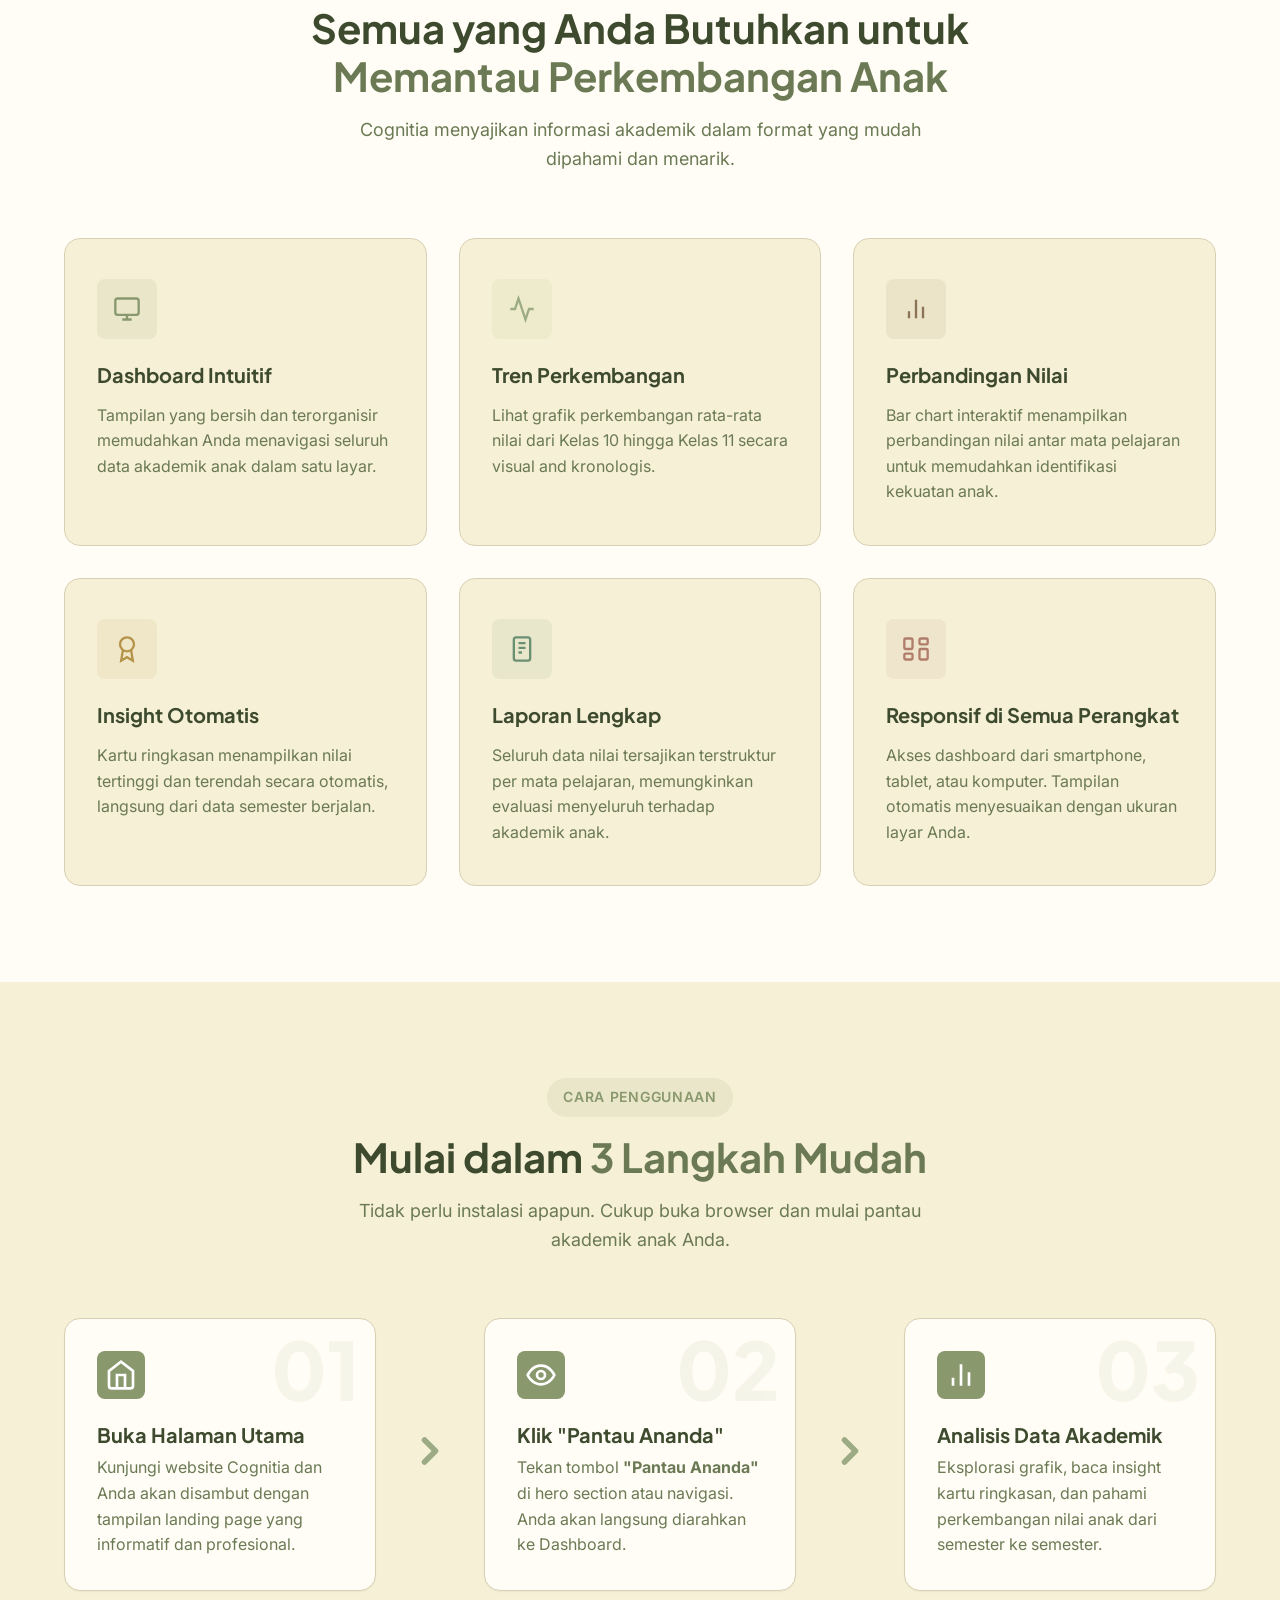
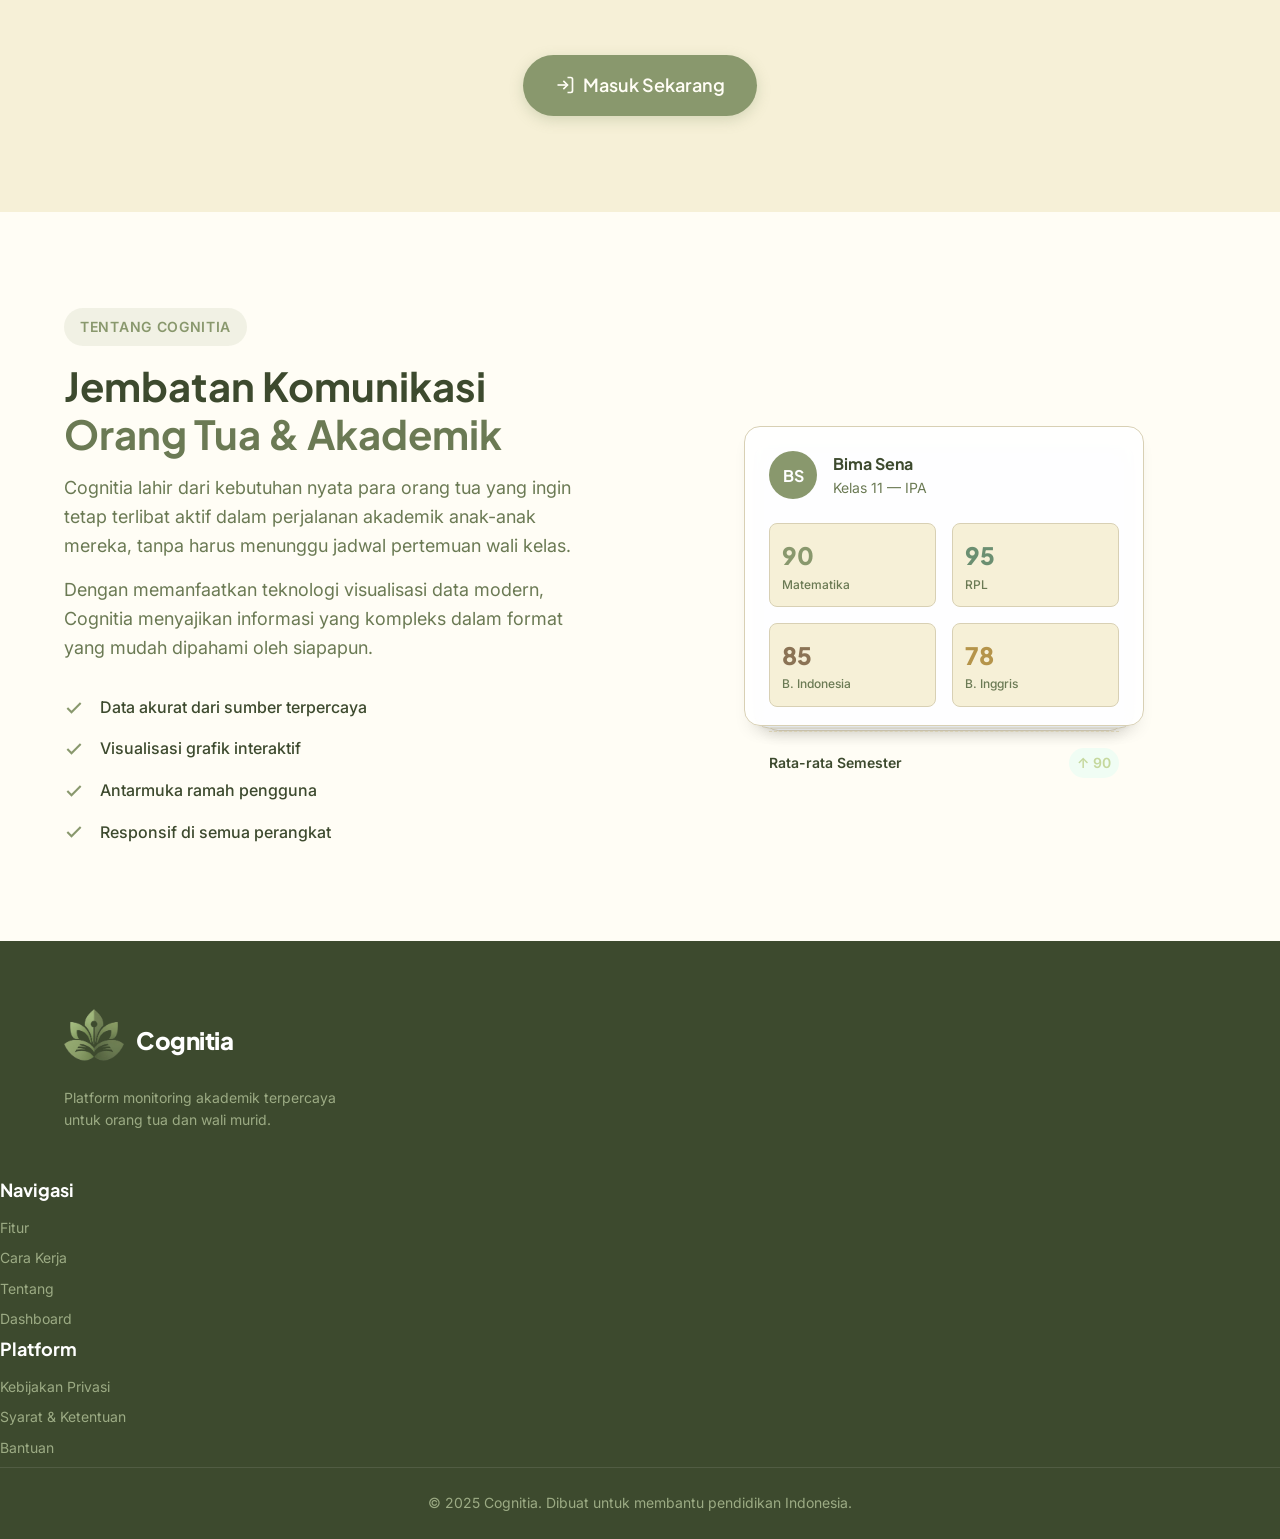
==== commit 061d40e0: "Dashboard" ====
--- a/index.html
+++ b/index.html
@@ -13,19 +13,16 @@
     href="https://fonts.googleapis.com/css2?family=Inter:wght@300;400;500;600;700;800;900&family=Plus+Jakarta+Sans:wght@400;500;600;700;800&display=swap"
     rel="stylesheet" />
   <link rel="stylesheet" href="style.css" />
+  <link rel="icon" type="image/png" href="logo.png" />
 </head>
 
 <body>
-
   <!-- ===== NAVBAR ===== -->
   <header class="navbar" id="navbar">
     <div class="nav-container">
       <a href="index.html" class="nav-logo" id="nav-logo-link">
         <div class="logo-icon">
-          <svg width="28" height="28" viewBox="0 0 28 28" fill="none">
-            <path d="M14 2L4 7v7c0 6.1 4.3 11.8 10 13 5.7-1.2 10-6.9 10-13V7L14 2z" fill="var(--primary)" />
-            <path d="M9 14l3 3 7-7" stroke="white" stroke-width="2" stroke-linecap="round" stroke-linejoin="round" />
-          </svg>
+          <img src="logo.png" alt="Cognitia Logo" style="width: 72px; height: 72px; object-fit: contain;" />
         </div>
         <span class="logo-text">Cognitia</span>
       </a>
@@ -34,22 +31,6 @@
         <a href="#cara-kerja" class="nav-link">Cara Kerja</a>
         <a href="#tentang" class="nav-link">Tentang</a>
         <button class="nav-cta-btn" id="nav-contact-btn">Hubungi Wali Guru</button>
-        <button class="theme-toggle-btn" id="theme-toggle" aria-label="Toggle Dark Mode">
-          <svg id="moon-icon" width="20" height="20" viewBox="0 0 24 24" fill="none" stroke="currentColor" stroke-width="2">
-            <path d="M21 12.79A9 9 0 1 1 11.21 3 7 7 0 0 0 21 12.79z"></path>
-          </svg>
-          <svg id="sun-icon" width="20" height="20" viewBox="0 0 24 24" fill="none" stroke="currentColor" stroke-width="2" style="display: none;">
-            <circle cx="12" cy="12" r="5"></circle>
-            <line x1="12" y1="1" x2="12" y2="3"></line>
-            <line x1="12" y1="21" x2="12" y2="23"></line>
-            <line x1="4.22" y1="4.22" x2="5.64" y2="5.64"></line>
-            <line x1="18.36" y1="18.36" x2="19.78" y2="19.78"></line>
-            <line x1="1" y1="12" x2="3" y2="12"></line>
-            <line x1="21" y1="12" x2="23" y2="12"></line>
-            <line x1="4.22" y1="19.78" x2="5.64" y2="18.36"></line>
-            <line x1="18.36" y1="5.64" x2="19.78" y2="4.22"></line>
-          </svg>
-        </button>
       </nav>
       <button class="hamburger" id="hamburger" aria-label="Toggle menu">
         <span></span><span></span><span></span>
@@ -90,10 +71,6 @@
       </p>
       <div class="hero-actions">
         <a href=".vscode/Login.html" class="btn-primary" id="hero-cta-btn">
-          <svg width="20" height="20" viewBox="0 0 24 24" fill="none" stroke="currentColor" stroke-width="2">
-            <path d="M2 12C2 12 5 5 12 5C19 5 22 12 22 12C22 12 19 19 12 19C5 19 2 12 2 12Z" />
-            <circle cx="12" cy="12" r="3" />
-          </svg>
           Pantau Ananda
         </a>
         <a href="#cara-kerja" class="btn-secondary" id="hero-learn-btn">
@@ -199,7 +176,7 @@
             </svg>
           </div>
           <h3>Tren Perkembangan</h3>
-          <p>Lihat grafik perkembangan rata-rata nilai dari Kelas 10 hingga Kelas 11 secara visual dan kronologis.</p>
+          <p>Lihat grafik perkembangan rata-rata nilai dari Kelas 10 hingga Kelas 11 secara visual and kronologis.</p>
         </div>
         <div class="feature-card" id="feat-card-3">
           <div class="feature-icon purple">
@@ -411,15 +388,12 @@
       <div class="footer-brand">
         <div class="nav-logo" style="margin-bottom:0.75rem;">
           <div class="logo-icon">
-            <svg width="24" height="24" viewBox="0 0 28 28" fill="none">
-              <path d="M14 2L4 7v7c0 6.1 4.3 11.8 10 13 5.7-1.2 10-6.9 10-13V7L14 2z" fill="var(--primary)" />
-              <path d="M9 14l3 3 7-7" stroke="white" stroke-width="2" stroke-linecap="round" stroke-linejoin="round" />
-            </svg>
+            <img src="logo.png" alt="Cognitia Logo" style="width: 60px; height: 60px; object-fit: contain;" />
           </div>
           <span class="logo-text">Cognitia</span>
         </div>
         <p class="footer-tagline">Platform monitoring akademik terpercaya untuk orang tua dan wali murid.</p>
-      </div>
+      </div></div>
       <div class="footer-links">
         <h4>Navigasi</h4>
         <a href="#fitur">Fitur</a>
@@ -435,7 +409,7 @@
       </div>
     </div>
     <div class="footer-bottom">
-      <p>&copy; 2025 Cognitia. Dibuat dengan ❤️ untuk pendidikan Indonesia.</p>
+      <p>&copy; 2025 Cognitia. Dibuat untuk membantu pendidikan Indonesia.</p>
     </div>
   </footer>
 
--- a/style.css
+++ b/style.css
@@ -59,135 +59,38 @@
   
   /* Dashboard specific */
   --sidebar-width: 260px;
-  --topbar-height: 64px;
+  --topbar-height: 80px;
   --bottom-nav-height: 64px;
 }
 
-/* Dark Mode Theme Variables */
-[data-theme="dark"] {
-  --primary: #9CAB84;
-  --primary-light: #C5D89D;
-  --primary-dark: #89986D;
-  
-  --secondary: #C5D89D;
-  --secondary-light: #D4E4B1;
-  --secondary-dark: #89986D;
-  
-  --bg-body: #2A2F24;
-  --bg-surface: #3D4A2E;
-  --bg-surface-hover: #4D5C3D;
-  --text-main: #F6F0D7;
-  --text-dark: #F6F0D7;
-  --text-muted: #B5B99A;
-  --border-light: #4D5C3D;
-  --shadow-sm: 0 1px 2px 0 rgb(0 0 0 / 0.3);
-  --shadow-md: 0 4px 6px -1px rgb(0 0 0 / 0.3), 0 2px 4px -2px rgb(0 0 0 / 0.3);
-  --shadow-lg: 0 10px 15px -3px rgb(0 0 0 / 0.3), 0 4px 6px -4px rgb(0 0 0 / 0.3);
-  --shadow-xl: 0 20px 25px -5px rgb(0 0 0 / 0.3), 0 8px 10px -6px rgb(0 0 0 / 0.3);
-}
-
-/* View Transition Styles for Dark Mode Spread */
-::view-transition-old(root),
-::view-transition-new(root) {
-  animation: none;
-  mix-blend-mode: normal;
-}
-
-/* Dark Mode Specific Component Overrides */
-[data-theme="dark"] .navbar {
-  background-color: rgba(61, 74, 46, 0.9);
-}
-
-[data-theme="dark"] .preview-header, 
-[data-theme="dark"] .acard-back {
-  background-color: var(--bg-body);
-}
-
-[data-theme="dark"] .acard-mid {
-  background-color: var(--bg-surface);
-}
-
-[data-theme="dark"] .acard-front {
-  background-color: rgba(61, 74, 46, 0.9);
-}
-
-[data-theme="dark"] .feature-card::before {
-  background: rgba(255,255,255,0.03);
-}
-
-[data-theme="dark"] .preview-card.blue,
-[data-theme="dark"] .feature-icon.blue,
-[data-theme="dark"] .insight-card.blue .icard-icon {
-  background-color: rgba(137, 152, 109, 0.15);
-  border-color: rgba(137, 152, 109, 0.3);
-}
-
-[data-theme="dark"] .preview-card.green,
-[data-theme="dark"] .feature-icon.green,
-[data-theme="dark"] .trend-arrow,
-[data-theme="dark"] .insight-card.green .icard-icon {
-  background-color: rgba(197, 216, 157, 0.15);
-  border-color: rgba(197, 216, 157, 0.3);
-}
-
-[data-theme="dark"] .feature-icon.purple,
-[data-theme="dark"] .insight-card.purple .icard-icon {
-  background-color: rgba(139, 115, 85, 0.15);
-}
-
-[data-theme="dark"] .feature-icon.orange {
-  background-color: rgba(181, 148, 74, 0.15);
-}
-
-[data-theme="dark"] .feature-icon.teal {
-  background-color: rgba(107, 143, 113, 0.15);
-}
-
-[data-theme="dark"] .feature-icon.pink {
-  background-color: rgba(176, 125, 106, 0.15);
-}
-
-[data-theme="dark"] .insight-card.red .icard-icon {
-  background-color: rgba(184, 92, 92, 0.15);
-}
-
-[data-theme="dark"] .icard-badge.up,
-[data-theme="dark"] .badge.excellent { 
-  background-color: rgba(197, 216, 157, 0.2); 
-  color: #C5D89D; 
-}
-
-[data-theme="dark"] .icard-badge.down { 
-  background-color: rgba(184, 92, 92, 0.2); 
-  color: #D88A8A; 
-}
-
-[data-theme="dark"] .icard-badge.neutral { 
-  background-color: rgba(181, 185, 154, 0.2); 
-  color: #D8D0B4; 
-}
-
-[data-theme="dark"] .badge.good { 
-  background-color: rgba(156, 171, 132, 0.2); 
-  color: #9CAB84; 
-}
-
-[data-theme="dark"] .badge.fair { 
-  background-color: rgba(181, 148, 74, 0.2); 
-  color: #D4B86A; 
-}
-
-[data-theme="dark"] .loader-overlay {
-  background-color: rgba(42, 47, 36, 0.75);
-}
-
-[data-theme="dark"] .mobile-menu {
-  background-color: var(--bg-surface);
-}
-
-[data-theme="dark"] .modal-tab.active {
-  background-color: rgba(156, 171, 132, 0.1);
-}
+
+/* ===== CUSTOM SCROLLBAR (TEMA COGNITIA) ===== */
+/* Untuk Chrome, Safari, dan Opera (Webkit browsers) */
+::-webkit-scrollbar {
+  width: 10px;
+  height: 10px;
+}
+
+::-webkit-scrollbar-track {
+  background: var(--bg-body);
+}
+
+::-webkit-scrollbar-thumb {
+  background-color: rgba(137, 152, 109, 0.4);
+  border-radius: 10px;
+  border: 3px solid var(--bg-body);
+}
+
+::-webkit-scrollbar-thumb:hover {
+  background-color: var(--primary);
+}
+
+/* Untuk Firefox */
+* {
+  scrollbar-width: thin;
+  scrollbar-color: rgba(137, 152, 109, 0.4) var(--bg-body);
+}
+
 
 /* ===== RESET & BASE ===== */
 *, *::before, *::after {
@@ -229,9 +132,7 @@
 }
 
 img, svg {
-  max-width: 100%;
-  height: auto;
-  display: block;
+
 }
 
 button {
@@ -246,9 +147,6 @@
   color: var(--primary-dark);
 }
 
-[data-theme="dark"] .gradient-text {
-  color: var(--primary-light);
-}
 
 .section-container {
   max-width: var(--max-w-container);
@@ -354,7 +252,7 @@
   border-radius: var(--radius-full);
   box-shadow: var(--shadow-md);
   border-color: var(--border-light);
-  height: 70px;
+  height: 80px;
 }
 
 .nav-container {
@@ -423,27 +321,6 @@
   box-shadow: 0 4px 12px rgba(137, 152, 109, 0.25);
 }
 
-/* Theme Toggle Button */
-.theme-toggle-btn {
-  display: flex;
-  align-items: center;
-  justify-content: center;
-  width: 40px;
-  height: 40px;
-  border-radius: 50%;
-  background-color: var(--bg-surface);
-  color: var(--text-main);
-  border: 1px solid var(--border-light);
-  cursor: pointer;
-  transition: all var(--transition-normal);
-  margin-left: 0.5rem;
-}
-
-.theme-toggle-btn:hover {
-  background-color: var(--bg-surface-hover);
-  transform: translateY(-2px);
-  box-shadow: var(--shadow-sm);
-}
 
 /* Hamburger Menu */
 .hamburger {
@@ -1352,6 +1229,24 @@
   color: var(--text-main);
 }
 
+.sidebar-logout {
+  display: flex;
+  align-items: center;
+  gap: 0.75rem;
+  padding: 0.75rem;
+  border-radius: var(--radius-md);
+  font-weight: 500;
+  background-color: #fef2f2;
+  color: #e7000b;
+  font-size: 0.875rem;
+  transition: all var(--transition-fast);
+}
+
+.sidebar-logout:hover {
+  background-color: #ffe2e2;
+  color: #e7000b;
+}
+
 .sidebar-link.active {
   background-color: rgba(30, 64, 175, 0.05);
   color: var(--primary);
@@ -1667,12 +1562,6 @@
   grid-column: 1 / -1;
 }
 
-@media (min-width: 1200px) {
-  .chart-card.wide {
-    grid-column: auto;
-  }
-}
-
 .chart-card-header {
   display: flex;
   justify-content: space-between;
@@ -2037,6 +1926,264 @@
   to { opacity: 1; }
 }
 
+/* ==========================================================================
+   TEACHER DASHBOARD ADDITIONS
+   ========================================================================== */
+
+.student-cards-grid {
+  display: grid;
+  grid-template-columns: repeat(auto-fill, minmax(240px, 1fr));
+  gap: 1.5rem;
+  margin-top: 1rem;
+}
+
+.student-card {
+  background-color: var(--bg-surface);
+  border-radius: var(--radius-lg);
+  padding: 1.5rem;
+  box-shadow: var(--shadow-sm);
+  border: 1px solid var(--border-light);
+  cursor: pointer;
+  transition: all var(--transition-bounce);
+  display: flex;
+  flex-direction: column;
+  gap: 1rem;
+}
+
+.student-card:hover {
+  transform: translateY(-5px);
+  box-shadow: var(--shadow-md);
+  border-color: var(--primary);
+}
+
+.scard-avatar {
+  width: 50px;
+  height: 50px;
+  background-color: var(--primary-light);
+  color: white;
+  border-radius: 50%;
+  display: flex;
+  align-items: center;
+  justify-content: center;
+  font-weight: 700;
+  font-size: 1.125rem;
+}
+
+.scard-name {
+  font-weight: 700;
+  display: block;
+  font-size: 1rem;
+  color: var(--text-dark);
+}
+
+.scard-nis {
+  font-size: 0.75rem;
+  color: var(--text-muted);
+}
+
+.scard-avg {
+  margin-top: auto;
+  display: flex;
+  justify-content: space-between;
+  align-items: flex-end;
+  padding-top: 0.75rem;
+  border-top: 1px dashed var(--border-light);
+}
+
+.scard-avg-label {
+  font-size: 0.75rem;
+  color: var(--text-muted);
+}
+
+.scard-avg-val {
+  font-family: var(--font-display);
+  font-size: 1.5rem;
+  font-weight: 800;
+  color: var(--primary);
+}
+
+/* Detail Panel */
+.student-detail-panel {
+  background-color: var(--bg-body);
+  animation: fadeIn 0.4s ease-out;
+}
+
+.detail-back-btn {
+  display: flex;
+  align-items: center;
+  gap: 0.5rem;
+  color: var(--text-muted);
+  font-weight: 600;
+  margin-bottom: 1.5rem;
+  transition: color 0.2s;
+}
+
+.detail-back-btn:hover {
+  color: var(--primary);
+}
+
+.detail-header {
+  display: flex;
+  align-items: center;
+  gap: 1.5rem;
+  background-color: var(--bg-surface);
+  padding: 2rem;
+  border-radius: var(--radius-lg);
+  border: 1px solid var(--border-light);
+  margin-bottom: 1.5rem;
+  box-shadow: var(--shadow-sm);
+}
+
+.detail-avatar {
+  width: 80px;
+  height: 80px;
+  background-color: var(--primary);
+  color: white;
+  border-radius: 50%;
+  display: flex;
+  align-items: center;
+  justify-content: center;
+  font-size: 2rem;
+  font-weight: 800;
+}
+
+.detail-info h3 {
+  font-size: 1.75rem;
+  margin-bottom: 0.25rem;
+}
+
+.detail-avg-badge {
+  margin-left: auto;
+  text-align: center;
+  background-color: var(--bg-body);
+  padding: 1rem 1.5rem;
+  border-radius: var(--radius-md);
+  border: 1px solid var(--border-light);
+}
+
+.detail-avg-label {
+  display: block;
+  font-size: 0.75rem;
+  color: var(--text-muted);
+  margin-bottom: 0.25rem;
+}
+
+.detail-avg-value {
+  font-family: var(--font-display);
+  font-size: 2.5rem;
+  font-weight: 800;
+  color: var(--primary);
+  line-height: 1;
+}
+
+.best-subject-card {
+  display: flex;
+  align-items: center;
+  gap: 1rem;
+  background-color: var(--bg-surface);
+  padding: 1.5rem;
+  border-radius: var(--radius-lg);
+  border: 1px solid var(--border-light);
+  margin-bottom: 2rem;
+  border-left: 6px solid var(--orange);
+}
+
+.best-subject-icon {
+  width: 50px;
+  height: 50px;
+  background-color: rgba(181, 148, 74, 0.1);
+  color: var(--orange);
+  border-radius: var(--radius-md);
+  display: flex;
+  align-items: center;
+  justify-content: center;
+}
+
+.best-subject-label {
+  display: block;
+  font-size: 0.75rem;
+  color: var(--text-muted);
+}
+
+.best-subject-name {
+  font-weight: 700;
+  font-size: 1.125rem;
+  color: var(--text-dark);
+}
+
+.best-subject-score {
+  font-family: var(--font-display);
+  font-weight: 800;
+  margin-left: 1rem;
+  color: var(--orange);
+}
+
+/* Podium */
+.podium-container {
+  display: flex;
+  align-items: flex-end;
+  justify-content: center;
+  gap: 1rem;
+  height: 400px;
+  margin: 3rem 0;
+  padding-bottom: 1rem;
+}
+
+.podium-item {
+  flex: 1;
+  max-width: 150px;
+  display: flex;
+  flex-direction: column;
+  justify-content: flex-end;
+  align-items: center;
+}
+
+.podium-bar {
+  width: 100%;
+  flex-grow: 1;
+  border-radius: var(--radius-md) var(--radius-md) 0 0;
+  display: flex;
+  flex-direction: column;
+  align-items: center;
+  justify-content: flex-start;
+  padding: 1.5rem 0.5rem;
+  color: white;
+  box-shadow: var(--shadow-lg);
+  transition: transform 0.3s;
+  position: relative;
+}
+
+.podium-bar:hover {
+  transform: translateY(-10px);
+}
+
+.podium-rank {
+  font-size: 3rem;
+  font-weight: 900;
+  color: var(--text-dark);
+  opacity: 0.8;
+  line-height: 1;
+  margin-bottom: 0.5rem;
+}
+
+.podium-name {
+  font-weight: 700;
+  font-size: 0.875rem;
+  margin-top: 0.5rem;
+  text-align: center;
+}
+
+.podium-avg {
+  font-family: var(--font-display);
+  font-weight: 800;
+  font-size: 1.25rem;
+}
+
+/* Detail view specific grid overrides */
+#detail-grades-grid, #detail-report-grid {
+  grid-template-columns: 1fr;
+}
+
 @keyframes blob-1 {
   0%, 100% { transform: translate(0, 0) scale(1) rotate(0deg); }
   33% { transform: translate(10%, -10%) scale(1.1) rotate(10deg); }
@@ -2048,3 +2195,125 @@
   33% { transform: translate(-10%, 15%) scale(1.15) rotate(-5deg); }
   66% { transform: translate(15%, -10%) scale(0.85) rotate(5deg); }
 }
+
+/* ===== PIE CHART LAYOUT ===== */
+.pie-chart-layout {
+  display: flex;
+  align-items: center;
+  justify-content: center;
+  gap: 2.5rem;
+  flex-wrap: wrap;
+}
+
+.pie-canvas-wrap {
+  position: relative;
+  flex-shrink: 0;
+  width: 100%;
+  max-width: 320px;
+  aspect-ratio: 1 / 1;
+  height: auto;
+  align-self: center;
+}
+
+.pie-canvas-wrap canvas {
+  width: 100% !important;
+  height: 100% !important;
+}
+
+.pie-legend-list {
+  flex: 1 1 300px;
+  min-width: 0;
+  display: grid;
+  grid-template-columns: repeat(auto-fill, minmax(140px, 1fr));
+  gap: 10px;
+  align-content: start;
+}
+
+.pie-legend-item {
+  display: flex;
+  align-items: center;
+  gap: 8px;
+  padding: 8px 12px;
+  border-radius: 8px;
+  background: rgba(137, 152, 109, 0.06);
+  border: 1px solid var(--border-light);
+  transition: background 0.15s;
+}
+
+.pie-legend-item:hover {
+  background: rgba(137, 152, 109, 0.14);
+}
+
+.pie-legend-dot {
+  width: 10px;
+  height: 10px;
+  border-radius: 50%;
+  flex-shrink: 0;
+}
+
+.pie-legend-name {
+  flex: 1;
+  font-size: 0.82rem;
+  font-weight: 600;
+  color: var(--text-dark);
+  white-space: nowrap;
+  overflow: hidden;
+  text-overflow: ellipsis;
+}
+
+.pie-legend-score {
+  font-size: 0.82rem;
+  font-weight: 800;
+  font-family: var(--font-display);
+  color: var(--text-main);
+  min-width: 28px;
+  text-align: right;
+}
+
+.pie-legend-pct {
+  font-size: 0.72rem;
+  color: var(--text-muted);
+  min-width: 38px;
+  text-align: right;
+}
+#leaderboard-list {
+  display: flex;
+  flex-direction: column;
+  gap: 0;
+}
+
+.lb-row {
+  cursor: default;
+}
+
+/* Pie chart card */
+#chart-card-pie {
+  display: flex;
+  flex-direction: column;
+}
+
+#chart-card-pie .pie-chart-layout {
+  flex: 1;
+  overflow-y: auto;
+}
+
+/* Two-column charts row: side by side on desktop, stacked on mobile */
+.charts-row-2col {
+  display: grid;
+  grid-template-columns: 1fr;
+  gap: 1.5rem;
+  margin-bottom: 1.5rem;
+}
+
+@media (min-width: 900px) {
+  .charts-row-2col {
+    grid-template-columns: 1fr 1fr;
+  }
+}
+
+/* Make bar + pie row use 3:2 ratio on wide screens */
+@media (min-width: 1200px) {
+  #chart-card-bar {
+    grid-column: auto;
+  }
+}
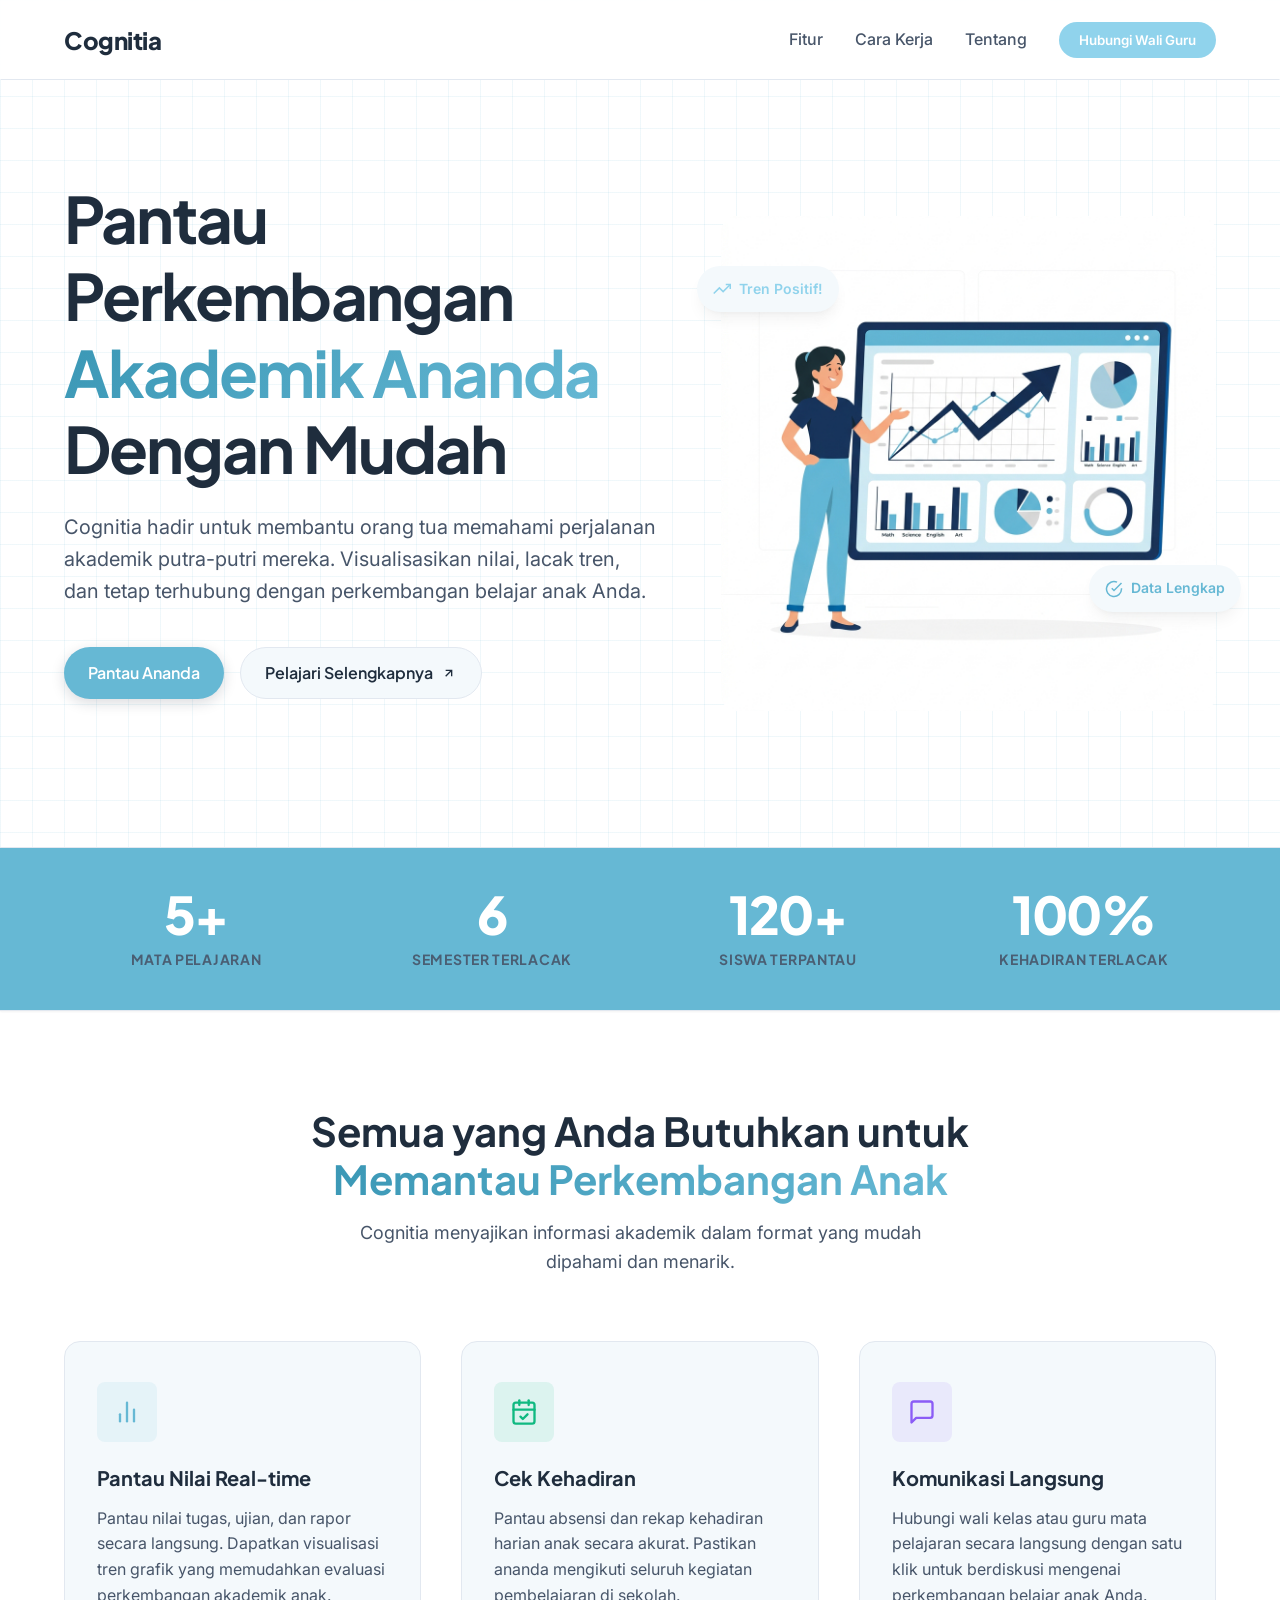
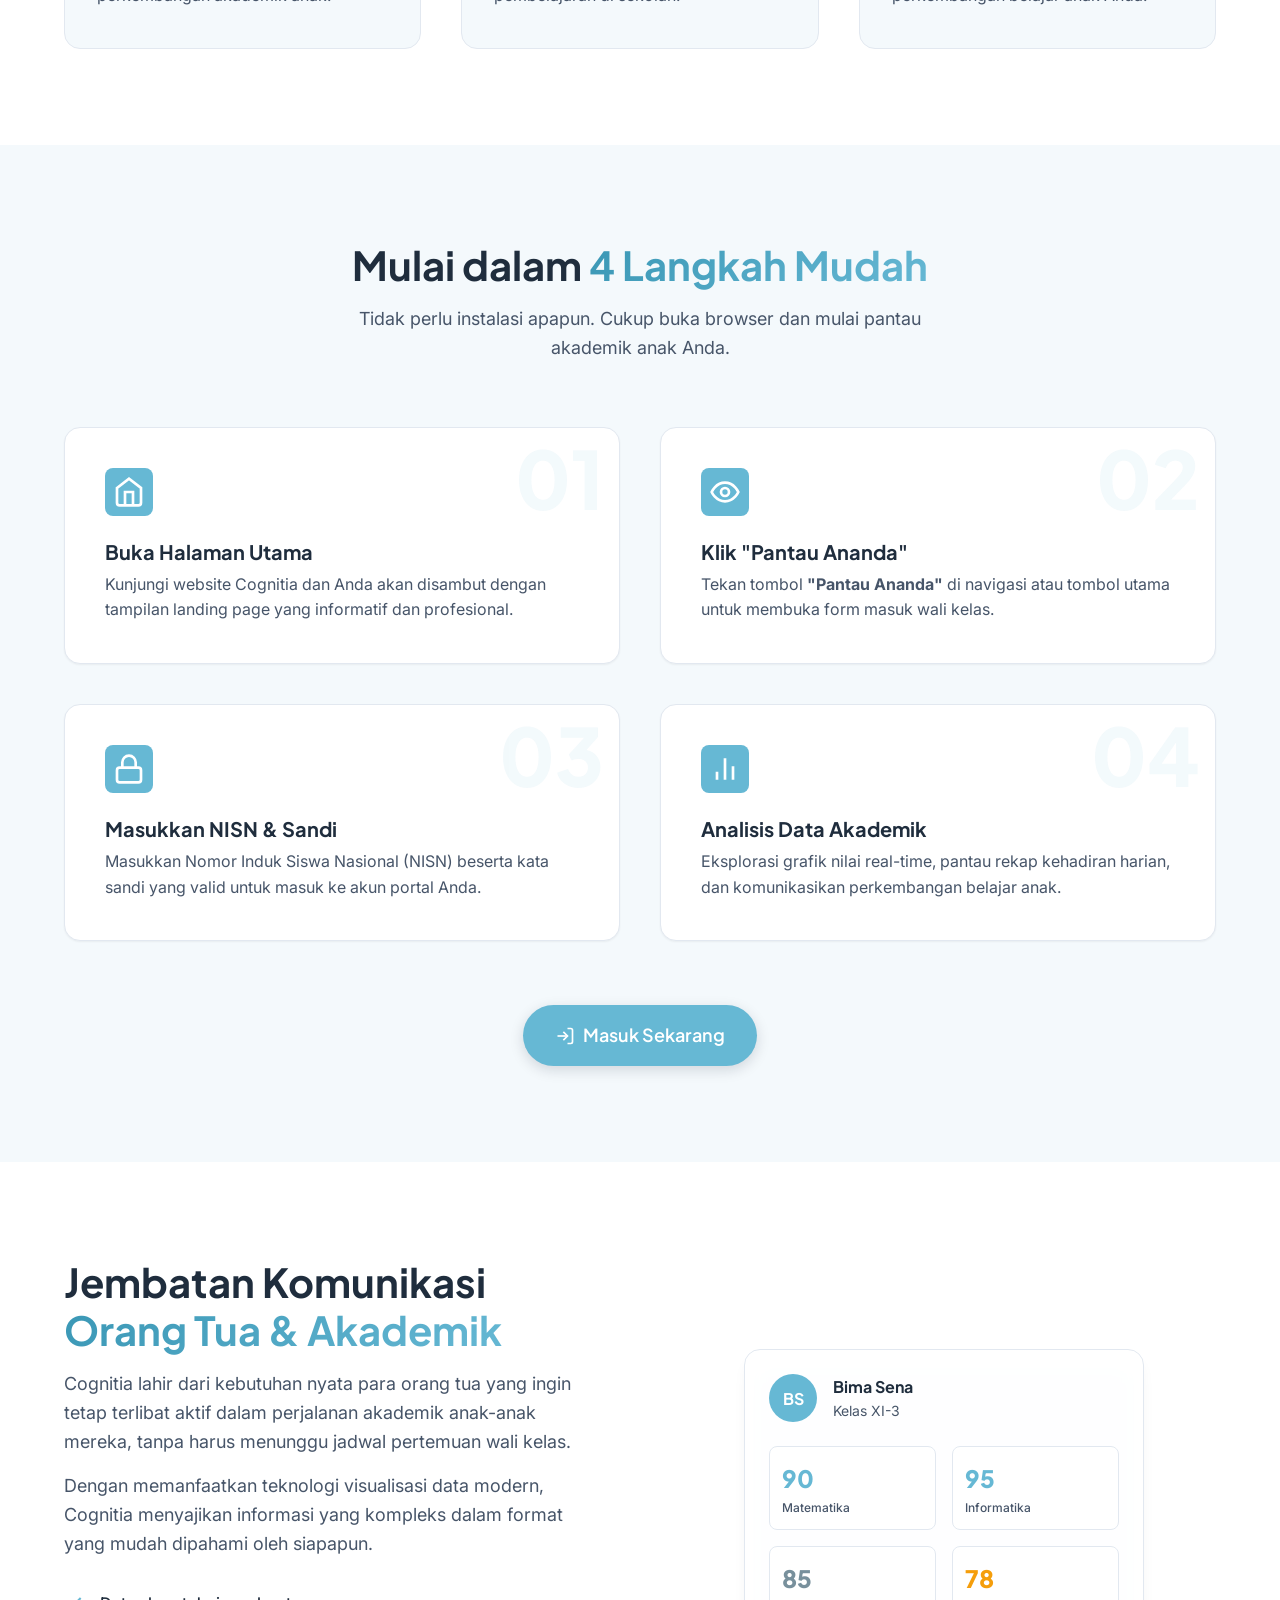
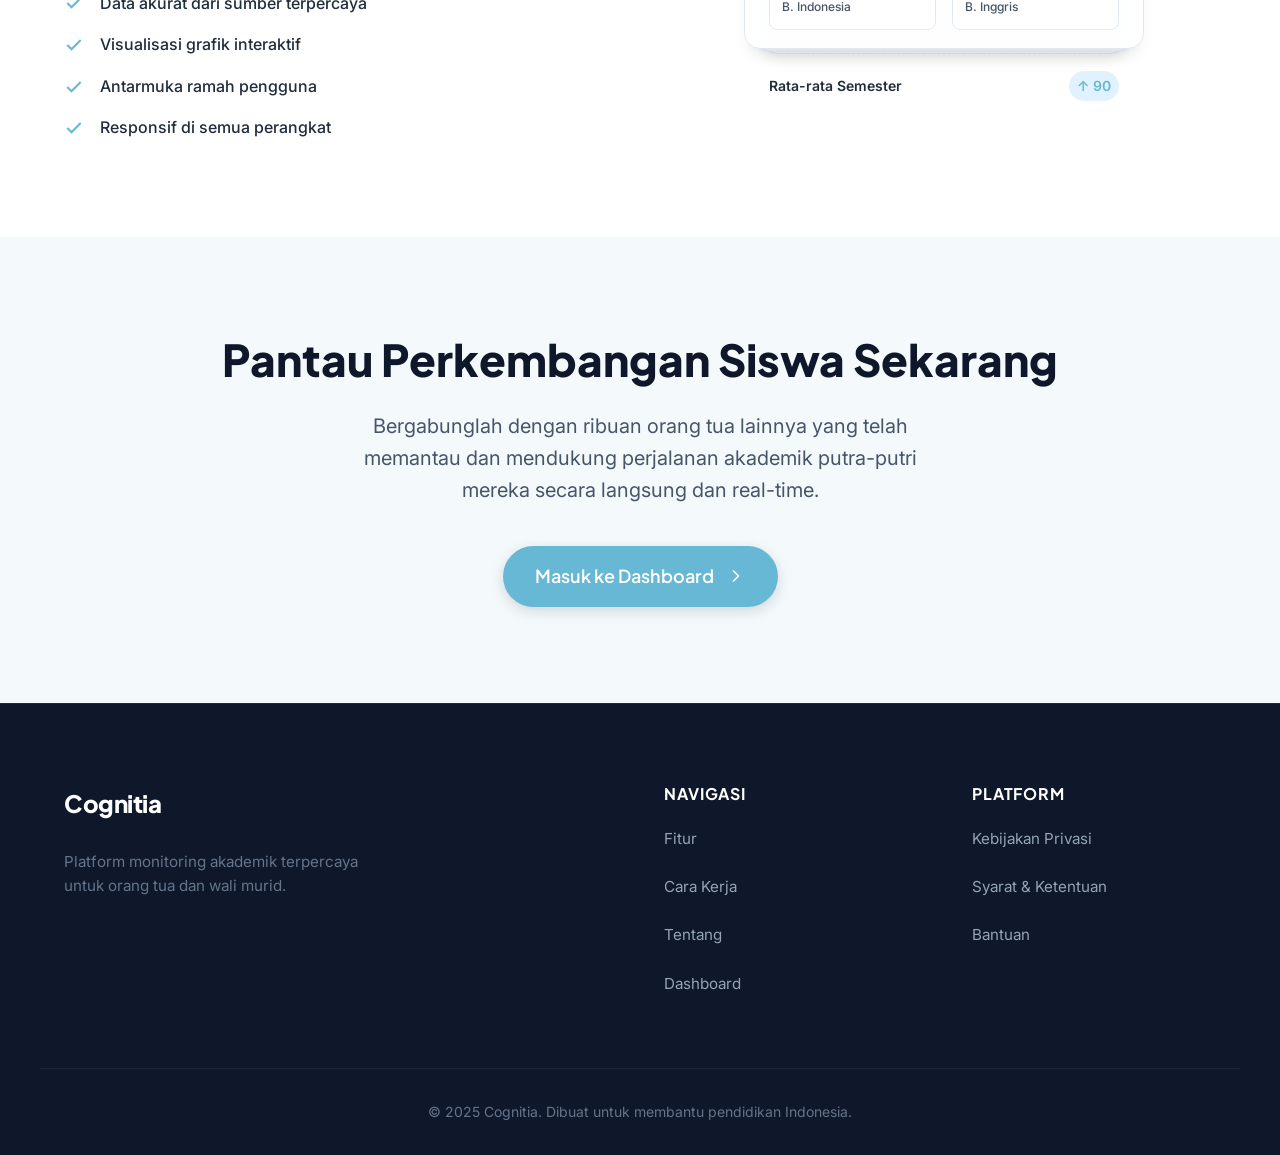
==== commit 3a0bbe0b: "Home Page & Login reconstruction" ====
--- a/index.html
+++ b/index.html
@@ -13,6 +13,539 @@
     href="https://fonts.googleapis.com/css2?family=Inter:wght@300;400;500;600;700;800;900&family=Plus+Jakarta+Sans:wght@400;500;600;700;800&display=swap"
     rel="stylesheet" />
   <link rel="stylesheet" href="style.css" />
+  <style>
+    :root {
+      /* Theme: White & Blue #66B8D4 */
+      --primary: #66B8D4;
+      --primary-light: #8ecce0;
+      --primary-dark: #3a97b5;
+
+      --secondary: #90d3ec;
+      --secondary-light: #bde7f7;
+      --secondary-dark: #5fa5c0;
+
+      --accent-purple: #78909c;
+      --accent-orange: #f59e0b;
+      --accent-pink: #ec4899;
+      --accent-teal: #10b981;
+      --accent-red: #ef4444;
+      --accent-yellow: #facc15;
+
+      /* Backgrounds & Surfaces */
+      --bg-body: #ffffff;
+      /* Pure white background */
+      --bg-surface: #f4f9fc;
+      /* Soft blue-white for cards/sections */
+      --bg-surface-hover: #e3f2fd;
+
+      /* Text Colors */
+      --text-main: #1f2d3d;
+      --text-dark: #0f172a;
+      --text-muted: #475569;
+      --text-light: #64748b;
+      --text-inverse: #ffffff;
+
+      /* Borders & Shadows */
+      --border-light: #e2e8f0;
+      --border-focus: #66B8D4;
+
+      --shadow-sm: 0 1px 2px 0 rgba(0, 0, 0, 0.05);
+      --shadow-md: 0 4px 6px -1px rgba(0, 0, 0, 0.05), 0 2px 4px -2px rgba(0, 0, 0, 0.05);
+      --shadow-lg: 0 10px 15px -3px rgba(0, 0, 0, 0.05), 0 4px 6px -4px rgba(0, 0, 0, 0.05);
+      --shadow-xl: 0 20px 25px -5px rgba(0, 0, 0, 0.05), 0 8px 10px -6px rgba(0, 0, 0, 0.05);
+      --shadow-glow-primary: 0 0 20px rgba(102, 184, 212, 0.2);
+      --shadow-glow-secondary: 0 0 20px rgba(144, 211, 236, 0.2);
+    }
+
+    /* Landing Page Specific Enhancements */
+    .hero-title .gradient-text {
+      color: #66B8D4;
+      background: linear-gradient(135deg, #3a97b5 0%, #66B8D4 100%);
+      -webkit-background-clip: text;
+      -webkit-text-fill-color: transparent;
+    }
+
+    .section-title .gradient-text {
+      color: #66B8D4;
+      background: linear-gradient(135deg, #3a97b5 0%, #66B8D4 100%);
+      -webkit-background-clip: text;
+      -webkit-text-fill-color: transparent;
+    }
+
+    /* Hero Visual Illustration */
+    .hero-illustration-img {
+      width: 100%;
+      height: auto;
+      max-height: 540px;
+      object-fit: contain;
+      border-radius: var(--radius-lg);
+      mix-blend-mode: multiply;
+    }
+
+    /* Custom Call to Action (CTA) Section */
+    .cta-section {
+      padding: 6rem 0;
+      background-color: #f4f9fc;
+      text-align: center;
+      position: relative;
+      overflow: hidden;
+    }
+
+    .cta-container {
+      max-width: var(--max-w-container);
+      margin: 0 auto;
+      padding: 0 1.5rem;
+      position: relative;
+      z-index: 2;
+    }
+
+    .cta-title {
+      font-size: clamp(2rem, 5vw, 2.75rem);
+      color: var(--text-dark);
+      margin-bottom: 1.5rem;
+      font-weight: 800;
+    }
+
+    .cta-desc {
+      font-size: 1.25rem;
+      color: var(--text-muted);
+      max-width: 600px;
+      margin: 0 auto 2.5rem;
+    }
+
+    .cta-btn-wrapper {
+      display: flex;
+      justify-content: center;
+    }
+
+    /* Clean grid for 3-card layout */
+    .features-grid-3 {
+      display: grid;
+      grid-template-columns: repeat(auto-fit, minmax(300px, 1fr));
+      gap: 2.5rem;
+      margin-top: 4rem;
+    }
+
+    .feature-card .feature-icon.custom-blue {
+      background-color: rgba(102, 184, 212, 0.1);
+      color: #66B8D4;
+    }
+
+    .feature-card .feature-icon.custom-green {
+      background-color: rgba(16, 185, 129, 0.1);
+      color: #10b981;
+    }
+
+    .feature-card .feature-icon.custom-purple {
+      background-color: rgba(139, 92, 246, 0.1);
+      color: #8b5cf6;
+    }
+
+    /* Navbar Background Theme Override */
+    .navbar {
+      background-color: rgba(255, 255, 255, 0.9) !important;
+      border-bottom: 1px solid var(--border-light);
+    }
+
+    .navbar.scrolled {
+      background-color: rgba(255, 255, 255, 0.95) !important;
+    }
+
+    /* Loader Overlay Background Theme Override */
+    .loader-overlay {
+      background-color: rgba(255, 255, 255, 0.85) !important;
+    }
+
+    /* Hero Responsive 2-Column Grid Layout */
+    .hero-bg-shapes {
+      display: none !important;
+    }
+
+    .hero {
+      display: flex;
+      flex-direction: column;
+      align-items: center;
+      text-align: center;
+      padding: 160px 1.5rem 80px;
+      background-color: #ffffff;
+      background-image:
+        linear-gradient(to right, rgba(102, 184, 212, 0.1) 1px, transparent 1px),
+        linear-gradient(to bottom, rgba(102, 184, 212, 0.1) 1px, transparent 1px);
+      background-size: 32px 32px;
+    }
+
+    .hero-content {
+      text-align: center;
+    }
+
+    .hero-actions {
+      justify-content: center;
+    }
+
+    .hero-stats {
+      justify-content: center;
+    }
+
+    .hero-visual {
+      width: 100%;
+      display: flex;
+      justify-content: center;
+      align-items: center;
+    }
+
+    @media (min-width: 992px) {
+      .hero {
+        display: grid;
+        grid-template-columns: 1.2fr 1fr;
+        text-align: left;
+        align-items: center;
+        gap: 4rem;
+        padding: 180px calc((100% - var(--max-w-container)) / 2 + 1.5rem) 100px;
+      }
+
+      .hero-content {
+        text-align: left;
+        padding: 0;
+      }
+
+      .hero-actions {
+        justify-content: flex-start;
+      }
+
+      .hero-visual {
+        margin-top: 0;
+        padding: 0;
+        justify-content: flex-end;
+      }
+    }
+
+    /* Stats Divider Banner */
+    .stats-banner {
+      background-color: var(--primary); /* Sky Blue */
+      color: var(--text-inverse); /* White */
+      padding: 2.5rem 0;
+      width: 100%;
+      box-shadow: var(--shadow-sm);
+      border-top: 1px solid var(--border-light);
+      border-bottom: 1px solid var(--border-light);
+      z-index: 10;
+      position: relative;
+    }
+
+    .banner-container {
+      max-width: var(--max-w-container);
+      margin: 0 auto;
+      padding: 0 1.5rem;
+      display: grid;
+      grid-template-columns: repeat(4, 1fr);
+      gap: 2rem;
+      align-items: center;
+    }
+
+    .banner-item {
+      font-family: var(--font-display);
+      display: flex;
+      flex-direction: column;
+      align-items: center;
+      gap: 0.5rem;
+      text-align: center;
+    }
+
+    .stat-number {
+      font-size: clamp(2.25rem, 5vw, 3.25rem); /* Extra large bold numbers */
+      font-weight: 900;
+      line-height: 1;
+      letter-spacing: -0.02em;
+    }
+
+    .stat-label {
+      font-size: clamp(0.75rem, 1.5vw, 0.875rem);
+      font-weight: 700;
+      text-transform: uppercase;
+      letter-spacing: 0.05em;
+      opacity: 0.9;
+    }
+
+    @media (max-width: 767px) {
+      .banner-container {
+        grid-template-columns: repeat(2, 1fr);
+        gap: 2.5rem 1.5rem;
+      }
+    }
+
+    /* Swapped background sections for clean alternating flow */
+    .features-section {
+      background-color: #ffffff !important;
+    }
+    .features-section .feature-card {
+      background-color: #f4f9fc !important;
+      border-color: #e2e8f0 !important;
+    }
+    .features-section .feature-card:hover {
+      background-color: #ffffff !important;
+      border-color: var(--primary) !important;
+    }
+    
+    .howto-section {
+      background-color: #f4f9fc !important;
+    }
+    .howto-section .step-card {
+      background-color: #ffffff !important;
+      border-color: #e2e8f0 !important;
+    }
+
+    /* Refine How To steps layout to prevent skinny cards */
+    .steps-container {
+      display: grid !important;
+      grid-template-columns: repeat(2, 1fr) !important;
+      gap: 2.5rem !important;
+    }
+    
+    .step-connector {
+      display: none !important; /* Hide connectors to allow wide 2x2 grid cards */
+    }
+    
+    .step-card {
+      width: 100% !important;
+      flex: none !important;
+      padding: 2.5rem !important;
+    }
+    
+    @media (max-width: 767px) {
+      .steps-container {
+        grid-template-columns: 1fr !important;
+        gap: 1.5rem !important;
+      }
+    }
+    
+    .about-section {
+      background-color: #ffffff !important;
+    }
+    
+    .cta-section {
+      background-color: #f4f9fc !important;
+    }
+
+    /* ===== FOOTER STYLING ===== */
+    .footer {
+      background-color: #0f172a; /* Premium deep slate background */
+      color: #94a3b8; /* Soft readable slate text */
+      padding: 5rem 0 2rem;
+      border-top: 1px solid #1e293b;
+    }
+
+    .footer-container {
+      max-width: var(--max-w-container);
+      margin: 0 auto;
+      padding: 0 1.5rem;
+      display: grid;
+      grid-template-columns: 2.2fr 1fr 1fr;
+      gap: 4rem;
+    }
+
+    .footer-brand {
+      display: flex;
+      flex-direction: column;
+      gap: 1rem;
+    }
+
+    .footer-brand .nav-logo {
+      color: #ffffff !important;
+      display: flex;
+      align-items: center;
+      gap: 0.75rem;
+      text-decoration: none;
+    }
+    
+    .footer-brand .logo-text {
+      color: #ffffff !important;
+    }
+
+    .footer-tagline {
+      font-size: 0.95rem;
+      line-height: 1.6;
+      max-width: 320px;
+    }
+
+    .footer-links {
+      display: flex;
+      flex-direction: column;
+      gap: 1rem;
+    }
+
+    .footer-links h4 {
+      color: #ffffff;
+      font-family: var(--font-display);
+      font-size: 1rem;
+      font-weight: 700;
+      text-transform: uppercase;
+      letter-spacing: 0.05em;
+      margin-bottom: 0.5rem;
+    }
+
+    .footer-links a {
+      color: #94a3b8;
+      font-size: 0.95rem;
+      transition: color 0.2s ease;
+      text-decoration: none;
+      width: fit-content;
+    }
+
+    .footer-links a:hover {
+      color: var(--primary); /* Hover color: Cognitia blue accent */
+    }
+
+    .footer-bottom {
+      max-width: var(--max-w-container);
+      margin: 4rem auto 0;
+      padding: 2rem 1.5rem 0;
+      border-top: 1px solid #1e293b;
+      display: flex;
+      justify-content: center;
+      align-items: center;
+    }
+
+    .footer-bottom p {
+      font-size: 0.875rem;
+      color: #64748b;
+      text-align: center;
+    }
+
+    @media (max-width: 768px) {
+      .footer-container {
+        grid-template-columns: 1fr;
+        gap: 2.5rem;
+      }
+    }
+
+    /* Mobile Menu Click Blocking Fix */
+    .mobile-menu {
+      visibility: hidden;
+      pointer-events: none;
+    }
+
+    .mobile-menu.open {
+      visibility: visible;
+      pointer-events: auto;
+    }
+
+    /* Mobile Navbar Responsive Collision Fix & Menu Animation overrides */
+    @media (max-width: 991px) {
+      .nav-links {
+        display: none !important;
+      }
+
+      .hamburger {
+        display: flex !important;
+        flex-direction: column;
+        justify-content: space-between;
+        width: 24px;
+        height: 18px;
+        z-index: 1001;
+      }
+
+      .hamburger span {
+        width: 100%;
+        height: 2px;
+        background-color: var(--text-main);
+        border-radius: 2px;
+        transition: transform 0.3s cubic-bezier(0.4, 0, 0.2, 1), opacity 0.3s cubic-bezier(0.4, 0, 0.2, 1);
+        transform-origin: center;
+        position: static;
+      }
+
+      .hamburger.open span:nth-child(1) {
+        transform: translateY(8px) rotate(45deg);
+      }
+
+      .hamburger.open span:nth-child(2) {
+        opacity: 0;
+      }
+
+      .hamburger.open span:nth-child(3) {
+        transform: translateY(-8px) rotate(-45deg);
+      }
+
+      /* Backdrop overlay to dim the page */
+      .mobile-menu-overlay {
+        position: fixed;
+        top: 0;
+        left: 0;
+        width: 100vw;
+        height: 100vh;
+        background-color: rgba(15, 23, 42, 0);
+        /* Transparent at start */
+        backdrop-filter: blur(0px);
+        -webkit-backdrop-filter: blur(0px);
+        pointer-events: none;
+        /* Allow clicks to pass through when closed */
+        transition: background-color 0.25s ease, backdrop-filter 0.25s ease, -webkit-backdrop-filter 0.25s ease;
+        z-index: 998;
+      }
+
+      .mobile-menu-overlay.open {
+        background-color: rgba(15, 23, 42, 0.45);
+        /* Soft premium dimming overlay */
+        backdrop-filter: blur(4px);
+        -webkit-backdrop-filter: blur(4px);
+        pointer-events: auto;
+        /* Block clicks and receive click events when open */
+      }
+
+      /* Flatten navbar container to remove capsule styling */
+      .navbar.menu-open {
+        top: 0 !important;
+        width: 100% !important;
+        max-width: 100% !important;
+        border-radius: 0 !important;
+        box-shadow: none !important;
+        border-color: transparent !important;
+        background-color: transparent !important;
+        backdrop-filter: none !important;
+        -webkit-backdrop-filter: none !important;
+      }
+
+      /* Lock navbar layout on mobile to prevent layout shifts/jitters when scrolling */
+      .navbar {
+        left: 0 !important;
+        transform: none !important;
+        width: 100% !important;
+        max-width: 100% !important;
+        border-radius: 0 !important;
+        top: 0 !important;
+        transition: background-color 0.3s ease, box-shadow 0.3s ease, border-color 0.3s ease !important;
+      }
+
+      /* Force scrolled navbar on mobile to remain flat at the top of the page */
+      .navbar.scrolled {
+        top: 0 !important;
+        width: 100% !important;
+        max-width: 100% !important;
+        border-radius: 0 !important;
+        box-shadow: 0 2px 10px rgba(0, 0, 0, 0.05) !important;
+        border-bottom: 1px solid var(--border-light) !important;
+        border-left: none !important;
+        border-right: none !important;
+        border-top: none !important;
+      }
+
+      /* Stack hero buttons vertically on mobile */
+      .hero-actions {
+        flex-direction: column;
+        align-items: stretch;
+        width: 100%;
+        max-width: 320px;
+        margin: 0 auto 3rem;
+        gap: 1rem;
+      }
+      .hero-actions .btn-primary,
+      .hero-actions .btn-secondary {
+        width: 100%;
+        justify-content: center;
+        text-align: center;
+      }
+    }
+  </style>
   <link rel="icon" type="image/png" href="logo.png" />
 </head>
 
@@ -21,9 +554,6 @@
   <header class="navbar" id="navbar">
     <div class="nav-container">
       <a href="index.html" class="nav-logo" id="nav-logo-link">
-        <div class="logo-icon">
-          <img src="logo.png" alt="Cognitia Logo" style="width: 72px; height: 72px; object-fit: contain;" />
-        </div>
         <span class="logo-text">Cognitia</span>
       </a>
       <nav class="nav-links" id="nav-links">
@@ -36,12 +566,14 @@
         <span></span><span></span><span></span>
       </button>
     </div>
+    <!-- Mobile Menu Overlay -->
+    <div class="mobile-menu-overlay" id="mobile-menu-overlay"></div>
     <!-- Mobile Menu -->
     <div class="mobile-menu" id="mobile-menu">
       <a href="#fitur" class="mobile-link">Fitur</a>
       <a href="#cara-kerja" class="mobile-link">Cara Kerja</a>
       <a href="#tentang" class="mobile-link">Tentang</a>
-      <a href=".vscode/Login.html" class="mobile-cta-btn">Pantau Ananda</a>
+      <a href="Login.html" class="mobile-cta-btn">Pantau Ananda</a>
     </div>
   </header>
 
@@ -54,12 +586,6 @@
       <div class="shape shape-4"></div>
     </div>
     <div class="hero-content">
-      <div class="hero-badge">
-        <svg width="16" height="16" viewBox="0 0 24 24" fill="none" stroke="currentColor" stroke-width="2">
-          <path d="M12 2L15.09 8.26L22 9.27L17 14.14L18.18 21.02L12 17.77L5.82 21.02L7 14.14L2 9.27L8.91 8.26L12 2Z" />
-        </svg>
-        Platform Monitoring Akademik #1
-      </div>
       <h1 class="hero-title">
         Pantau Perkembangan<br />
         <span class="gradient-text">Akademik Ananda</span><br />
@@ -70,7 +596,7 @@
         Visualisasikan nilai, lacak tren, dan tetap terhubung dengan perkembangan belajar anak Anda.
       </p>
       <div class="hero-actions">
-        <a href=".vscode/Login.html" class="btn-primary" id="hero-cta-btn">
+        <a href="Login.html" class="btn-primary" id="hero-cta-btn">
           Pantau Ananda
         </a>
         <a href="#cara-kerja" class="btn-secondary" id="hero-learn-btn">
@@ -80,56 +606,10 @@
           </svg>
         </a>
       </div>
-      <div class="hero-stats">
-        <div class="stat-item">
-          <span class="stat-num">4+</span>
-          <span class="stat-label">Mata Pelajaran</span>
-        </div>
-        <div class="stat-divider"></div>
-        <div class="stat-item">
-          <span class="stat-num">4</span>
-          <span class="stat-label">Semester Terlacak</span>
-        </div>
-        <div class="stat-divider"></div>
-        <div class="stat-item">
-          <span class="stat-num">Real-Time</span>
-          <span class="stat-label">Pembaruan Data</span>
-        </div>
-      </div>
+
     </div>
     <div class="hero-visual">
-      <div class="dashboard-preview">
-        <div class="preview-header">
-          <div class="preview-dots">
-            <span class="dot red"></span>
-            <span class="dot yellow"></span>
-            <span class="dot green"></span>
-          </div>
-          <span class="preview-title">Dashboard Cognitia</span>
-        </div>
-        <div class="preview-body">
-          <div class="preview-cards">
-            <div class="preview-card blue">
-              <span class="pcard-label">Nilai Tertinggi</span>
-              <span class="pcard-val">95</span>
-              <span class="pcard-sub">RPL</span>
-            </div>
-            <div class="preview-card green">
-              <span class="pcard-label">Rata-rata</span>
-              <span class="pcard-val">87</span>
-              <span class="pcard-sub">Semester Ini</span>
-            </div>
-          </div>
-          <div class="preview-chart-area">
-            <div class="mini-bars">
-              <div class="mini-bar" style="--h:90%"><span>MAT</span></div>
-              <div class="mini-bar" style="--h:85%"><span>BIN</span></div>
-              <div class="mini-bar" style="--h:95%"><span>RPL</span></div>
-              <div class="mini-bar" style="--h:78%"><span>ING</span></div>
-            </div>
-          </div>
-        </div>
-      </div>
+      <img src="hero_vector.png" alt="Pantau Perkembangan Akademik Ananda" class="hero-illustration-img" />
       <div class="floating-badge badge-1">
         <svg width="18" height="18" viewBox="0 0 24 24" fill="none" stroke="currentColor" stroke-width="2">
           <polyline points="23 6 13.5 15.5 8.5 10.5 1 18" />
@@ -147,85 +627,75 @@
     </div>
   </section>
 
+  <!-- ===== STATS BANNER ===== -->
+  <div class="stats-banner">
+    <div class="banner-container">
+      <div class="banner-item">
+        <span class="stat-number" data-target="5" data-suffix="+">0+</span>
+        <span class="stat-label">Mata Pelajaran</span>
+      </div>
+      <div class="banner-item">
+        <span class="stat-number" data-target="6" data-suffix="">0</span>
+        <span class="stat-label">Semester Terlacak</span>
+      </div>
+      <div class="banner-item">
+        <span class="stat-number" data-target="120" data-suffix="+">0+</span>
+        <span class="stat-label">Siswa Terpantau</span>
+      </div>
+      <div class="banner-item">
+        <span class="stat-number" data-target="100" data-suffix="%">0%</span>
+        <span class="stat-label">Kehadiran Terlacak</span>
+      </div>
+    </div>
+  </div>
+
   <!-- ===== FITUR SECTION ===== -->
   <section class="features-section" id="fitur">
     <div class="section-container">
       <div class="section-header">
-        <div class="section-badge">Fitur Unggulan</div>
         <h2 class="section-title">Semua yang Anda Butuhkan untuk<br /><span class="gradient-text">Memantau Perkembangan
             Anak</span></h2>
         <p class="section-desc">Cognitia menyajikan informasi akademik dalam format yang mudah dipahami dan menarik.</p>
       </div>
-      <div class="features-grid">
+      <div class="features-grid-3">
         <div class="feature-card" id="feat-card-1">
-          <div class="feature-icon blue">
-            <svg width="28" height="28" viewBox="0 0 24 24" fill="none" stroke="currentColor" stroke-width="2">
-              <rect x="2" y="3" width="20" height="14" rx="2" />
-              <line x1="8" y1="21" x2="16" y2="21" />
-              <line x1="12" y1="17" x2="12" y2="21" />
+          <div class="feature-icon custom-blue">
+            <svg width="28" height="28" viewBox="0 0 24 24" fill="none" stroke="currentColor" stroke-width="2"
+              stroke-linecap="round" stroke-linejoin="round">
+              <line x1="18" y1="20" x2="18" y2="10"></line>
+              <line x1="12" y1="20" x2="12" y2="4"></line>
+              <line x1="6" y1="20" x2="6" y2="14"></line>
             </svg>
           </div>
-          <h3>Dashboard Intuitif</h3>
-          <p>Tampilan yang bersih dan terorganisir memudahkan Anda menavigasi seluruh data akademik anak dalam satu
-            layar.</p>
+          <h3>Pantau Nilai Real-time</h3>
+          <p>Pantau nilai tugas, ujian, dan rapor secara langsung. Dapatkan visualisasi tren grafik yang memudahkan
+            evaluasi perkembangan akademik anak.</p>
         </div>
         <div class="feature-card" id="feat-card-2">
-          <div class="feature-icon green">
-            <svg width="28" height="28" viewBox="0 0 24 24" fill="none" stroke="currentColor" stroke-width="2">
-              <polyline points="22 12 18 12 15 21 9 3 6 12 2 12" />
+          <div class="feature-icon custom-green">
+            <svg width="28" height="28" viewBox="0 0 24 24" fill="none" stroke="currentColor" stroke-width="2"
+              stroke-linecap="round" stroke-linejoin="round">
+              <rect x="3" y="4" width="18" height="18" rx="2" ry="2"></rect>
+              <line x1="16" y1="2" x2="16" y2="6"></line>
+              <line x1="8" y1="2" x2="8" y2="6"></line>
+              <line x1="3" y1="10" x2="21" y2="10"></line>
+              <polyline points="9 16 11 18 15 14"></polyline>
             </svg>
           </div>
-          <h3>Tren Perkembangan</h3>
-          <p>Lihat grafik perkembangan rata-rata nilai dari Kelas 10 hingga Kelas 11 secara visual and kronologis.</p>
+          <h3>Cek Kehadiran</h3>
+          <p>Pantau absensi dan rekap kehadiran harian anak secara akurat. Pastikan ananda mengikuti seluruh kegiatan
+            pembelajaran di sekolah.</p>
         </div>
         <div class="feature-card" id="feat-card-3">
-          <div class="feature-icon purple">
-            <svg width="28" height="28" viewBox="0 0 24 24" fill="none" stroke="currentColor" stroke-width="2">
-              <line x1="18" y1="20" x2="18" y2="10" />
-              <line x1="12" y1="20" x2="12" y2="4" />
-              <line x1="6" y1="20" x2="6" y2="14" />
+          <div class="feature-icon custom-purple">
+            <svg width="28" height="28" viewBox="0 0 24 24" fill="none" stroke="currentColor" stroke-width="2"
+              stroke-linecap="round" stroke-linejoin="round">
+              <path d="M21 15a2 2 0 0 1-2 2H7l-4 4V5a2 2 0 0 1 2-2h14a2 2 0 0 1 2 2z"></path>
             </svg>
           </div>
-          <h3>Perbandingan Nilai</h3>
-          <p>Bar chart interaktif menampilkan perbandingan nilai antar mata pelajaran untuk memudahkan identifikasi
-            kekuatan anak.</p>
-        </div>
-        <div class="feature-card" id="feat-card-4">
-          <div class="feature-icon orange">
-            <svg width="28" height="28" viewBox="0 0 24 24" fill="none" stroke="currentColor" stroke-width="2">
-              <circle cx="12" cy="8" r="6" />
-              <path d="M15.477 12.89 17 22l-5-3-5 3 1.523-9.11" />
-            </svg>
-          </div>
-          <h3>Insight Otomatis</h3>
-          <p>Kartu ringkasan menampilkan nilai tertinggi dan terendah secara otomatis, langsung dari data semester
-            berjalan.</p>
-        </div>
-        <div class="feature-card" id="feat-card-5">
-          <div class="feature-icon teal">
-            <svg width="28" height="28" viewBox="0 0 24 24" fill="none" stroke="currentColor" stroke-width="2">
-              <rect x="5" y="2" width="14" height="20" rx="2" />
-              <line x1="9" y1="7" x2="15" y2="7" />
-              <line x1="9" y1="11" x2="15" y2="11" />
-              <line x1="9" y1="15" x2="12" y2="15" />
-            </svg>
-          </div>
-          <h3>Laporan Lengkap</h3>
-          <p>Seluruh data nilai tersajikan terstruktur per mata pelajaran, memungkinkan evaluasi menyeluruh terhadap
-            akademik anak.</p>
-        </div>
-        <div class="feature-card" id="feat-card-6">
-          <div class="feature-icon pink">
-            <svg width="28" height="28" viewBox="0 0 24 24" fill="none" stroke="currentColor" stroke-width="2">
-              <rect x="2" y="3" width="7" height="9" rx="1" />
-              <rect x="15" y="3" width="7" height="5" rx="1" />
-              <rect x="15" y="12" width="7" height="9" rx="1" />
-              <rect x="2" y="16" width="7" height="5" rx="1" />
-            </svg>
-          </div>
-          <h3>Responsif di Semua Perangkat</h3>
-          <p>Akses dashboard dari smartphone, tablet, atau komputer. Tampilan otomatis menyesuaikan dengan ukuran layar
-            Anda.</p>
+          <h3>Komunikasi Langsung</h3>
+          <p>Hubungi wali kelas atau guru mata pelajaran secara langsung dengan satu klik untuk berdiskusi mengenai
+            perkembangan belajar anak Anda.</p>
         </div>
       </div>
     </div>
@@ -235,8 +705,7 @@
   <section class="howto-section" id="cara-kerja">
     <div class="section-container">
       <div class="section-header">
-        <div class="section-badge">Cara Penggunaan</div>
-        <h2 class="section-title">Mulai dalam <span class="gradient-text">3 Langkah Mudah</span></h2>
+        <h2 class="section-title">Mulai dalam <span class="gradient-text">4 Langkah Mudah</span></h2>
         <p class="section-desc">Tidak perlu instalasi apapun. Cukup buka browser dan mulai pantau akademik anak Anda.
         </p>
       </div>
@@ -250,11 +719,11 @@
             </svg>
           </div>
           <h3>Buka Halaman Utama</h3>
-          <p>Kunjungi website Cognitia dan Anda akan disambut dengan tampilan landing page yang informatif dan
-            profesional.</p>
+          <p>Kunjungi website Cognitia dan Anda akan disambut dengan tampilan landing page yang informatif dan profesional.</p>
         </div>
         <div class="step-connector">
-          <svg width="44" height="44" viewBox="0 0 24 24" fill="none" stroke="currentColor" stroke-width="3" stroke-linecap="round" stroke-linejoin="round">
+          <svg width="44" height="44" viewBox="0 0 24 24" fill="none" stroke="currentColor" stroke-width="3"
+            stroke-linecap="round" stroke-linejoin="round">
             <polyline points="9 18 15 12 9 6" />
           </svg>
         </div>
@@ -267,16 +736,33 @@
             </svg>
           </div>
           <h3>Klik "Pantau Ananda"</h3>
-          <p>Tekan tombol <strong>"Pantau Ananda"</strong> di hero section atau navigasi. Anda akan langsung diarahkan
-            ke Dashboard.</p>
+          <p>Tekan tombol <strong>"Pantau Ananda"</strong> di navigasi atau tombol utama untuk membuka form masuk wali kelas.</p>
         </div>
         <div class="step-connector">
-          <svg width="44" height="44" viewBox="0 0 24 24" fill="none" stroke="currentColor" stroke-width="3" stroke-linecap="round" stroke-linejoin="round">
+          <svg width="44" height="44" viewBox="0 0 24 24" fill="none" stroke="currentColor" stroke-width="3"
+            stroke-linecap="round" stroke-linejoin="round">
             <polyline points="9 18 15 12 9 6" />
           </svg>
         </div>
         <div class="step-card" id="step-card-3">
           <div class="step-number">03</div>
+          <div class="step-icon">
+            <svg width="32" height="32" viewBox="0 0 24 24" fill="none" stroke="currentColor" stroke-width="2" stroke-linecap="round" stroke-linejoin="round">
+              <rect x="3" y="11" width="18" height="11" rx="2" ry="2"></rect>
+              <path d="M7 11V7a5 5 0 0 1 10 0v4"></path>
+            </svg>
+          </div>
+          <h3>Masukkan NISN & Sandi</h3>
+          <p>Masukkan Nomor Induk Siswa Nasional (NISN) beserta kata sandi yang valid untuk masuk ke akun portal Anda.</p>
+        </div>
+        <div class="step-connector">
+          <svg width="44" height="44" viewBox="0 0 24 24" fill="none" stroke="currentColor" stroke-width="3"
+            stroke-linecap="round" stroke-linejoin="round">
+            <polyline points="9 18 15 12 9 6" />
+          </svg>
+        </div>
+        <div class="step-card" id="step-card-4">
+          <div class="step-number">04</div>
           <div class="step-icon">
             <svg width="32" height="32" viewBox="0 0 24 24" fill="none" stroke="currentColor" stroke-width="2">
               <line x1="18" y1="20" x2="18" y2="10" />
@@ -285,12 +771,11 @@
             </svg>
           </div>
           <h3>Analisis Data Akademik</h3>
-          <p>Eksplorasi grafik, baca insight kartu ringkasan, dan pahami perkembangan nilai anak dari semester ke
-            semester.</p>
+          <p>Eksplorasi grafik nilai real-time, pantau rekap kehadiran harian, dan komunikasikan perkembangan belajar anak.</p>
         </div>
       </div>
       <div class="howto-cta">
-        <a href=".vscode/Login.html" class="btn-primary large" id="howto-cta-btn">
+        <a href="Login.html" class="btn-primary large" id="howto-cta-btn">
           <svg width="20" height="20" viewBox="0 0 24 24" fill="none" stroke="currentColor" stroke-width="2">
             <path d="M15 3h4a2 2 0 0 1 2 2v14a2 2 0 0 1-2 2h-4" />
             <polyline points="10 17 15 12 10 7" />
@@ -307,7 +792,6 @@
     <div class="section-container">
       <div class="about-grid">
         <div class="about-text">
-          <div class="section-badge">Tentang Cognitia</div>
           <h2 class="section-title">Jembatan Komunikasi<br /><span class="gradient-text">Orang Tua & Akademik</span>
           </h2>
           <p>Cognitia lahir dari kebutuhan nyata para orang tua yang ingin tetap terlibat aktif dalam perjalanan
@@ -316,25 +800,25 @@
             informasi yang kompleks dalam format yang mudah dipahami oleh siapapun.</p>
           <div class="about-highlights">
             <div class="highlight-item">
-              <svg width="20" height="20" viewBox="0 0 24 24" fill="none" stroke="#89986D" stroke-width="2.5">
+              <svg width="20" height="20" viewBox="0 0 24 24" fill="none" stroke="#66B8D4" stroke-width="2.5">
                 <polyline points="20 6 9 17 4 12" />
               </svg>
               <span>Data akurat dari sumber terpercaya</span>
             </div>
             <div class="highlight-item">
-              <svg width="20" height="20" viewBox="0 0 24 24" fill="none" stroke="#89986D" stroke-width="2.5">
+              <svg width="20" height="20" viewBox="0 0 24 24" fill="none" stroke="#66B8D4" stroke-width="2.5">
                 <polyline points="20 6 9 17 4 12" />
               </svg>
               <span>Visualisasi grafik interaktif</span>
             </div>
             <div class="highlight-item">
-              <svg width="20" height="20" viewBox="0 0 24 24" fill="none" stroke="#89986D" stroke-width="2.5">
+              <svg width="20" height="20" viewBox="0 0 24 24" fill="none" stroke="#66B8D4" stroke-width="2.5">
                 <polyline points="20 6 9 17 4 12" />
               </svg>
               <span>Antarmuka ramah pengguna</span>
             </div>
             <div class="highlight-item">
-              <svg width="20" height="20" viewBox="0 0 24 24" fill="none" stroke="#89986D" stroke-width="2.5">
+              <svg width="20" height="20" viewBox="0 0 24 24" fill="none" stroke="#66B8D4" stroke-width="2.5">
                 <polyline points="20 6 9 17 4 12" />
               </svg>
               <span>Responsif di semua perangkat</span>
@@ -350,34 +834,52 @@
                 <div class="acard-avatar">BS</div>
                 <div>
                   <div class="acard-name">Bima Sena</div>
-                  <div class="acard-class">Kelas 11 — IPA</div>
+                  <div class="acard-class">Kelas XI-3</div>
                 </div>
               </div>
               <div class="acard-stats">
                 <div class="astat">
-                  <span class="astat-val" style="color:#89986D">90</span>
+                  <span class="astat-val" style="color:#66B8D4">90</span>
                   <span class="astat-key">Matematika</span>
                 </div>
                 <div class="astat">
-                  <span class="astat-val" style="color:#6B8F71">95</span>
-                  <span class="astat-key">RPL</span>
+                  <span class="astat-val" style="color:#66B8D4">95</span>
+                  <span class="astat-key">Informatika</span>
                 </div>
                 <div class="astat">
-                  <span class="astat-val" style="color:#8B7355">85</span>
+                  <span class="astat-val" style="color:#78909c">85</span>
                   <span class="astat-key">B. Indonesia</span>
                 </div>
                 <div class="astat">
-                  <span class="astat-val" style="color:#B5944A">78</span>
+                  <span class="astat-val" style="color:#f59e0b">78</span>
                   <span class="astat-key">B. Inggris</span>
                 </div>
               </div>
               <div class="acard-trend">
                 <span>Rata-rata Semester</span>
-                <span class="trend-arrow">↑ 90</span>
+                <span class="trend-arrow" style="color:#66B8D4; background-color:#e0f2fe;">↑ 90</span>
               </div>
             </div>
           </div>
         </div>
+      </div>
+    </div>
+  </section>
+
+  <!-- ===== CALL TO ACTION (CTA) ===== -->
+  <section class="cta-section" id="cta">
+    <div class="cta-container">
+      <h2 class="cta-title">Pantau Perkembangan Siswa Sekarang</h2>
+      <p class="cta-desc">Bergabunglah dengan ribuan orang tua lainnya yang telah memantau dan mendukung perjalanan
+        akademik putra-putri mereka secara langsung dan real-time.</p>
+      <div class="cta-btn-wrapper">
+        <a href="Login.html" class="btn-primary large" id="cta-dashboard-btn">
+          Masuk ke Dashboard
+          <svg width="20" height="20" viewBox="0 0 24 24" fill="none" stroke="currentColor" stroke-width="2"
+            stroke-linecap="round" stroke-linejoin="round" style="margin-left: 0.25rem;">
+            <polyline points="9 18 15 12 9 6"></polyline>
+          </svg>
+        </a>
       </div>
     </div>
   </section>
@@ -387,19 +889,16 @@
     <div class="footer-container">
       <div class="footer-brand">
         <div class="nav-logo" style="margin-bottom:0.75rem;">
-          <div class="logo-icon">
-            <img src="logo.png" alt="Cognitia Logo" style="width: 60px; height: 60px; object-fit: contain;" />
-          </div>
           <span class="logo-text">Cognitia</span>
         </div>
         <p class="footer-tagline">Platform monitoring akademik terpercaya untuk orang tua dan wali murid.</p>
-      </div></div>
+      </div>
       <div class="footer-links">
         <h4>Navigasi</h4>
         <a href="#fitur">Fitur</a>
         <a href="#cara-kerja">Cara Kerja</a>
         <a href="#tentang">Tentang</a>
-        <a href=".vscode/Login.html">Dashboard</a>
+        <a href="Login.html">Dashboard</a>
       </div>
       <div class="footer-links">
         <h4>Platform</h4>
--- a/style.css
+++ b/style.css
@@ -4,48 +4,48 @@
 
 /* ===== CSS VARIABLES ===== */
 :root {
-  /* Colors — Natural Olive & Cream Palette */
-  --primary: #89986D;
-  --primary-light: #9CAB84;
-  --primary-dark: #6B7A54;
+  /* Colors — Premium Blue & White Palette */
+  --primary: #66B8D4;
+  --primary-light: #8ecce0;
+  --primary-dark: #3a97b5;
   
-  --secondary: #C5D89D;
-  --secondary-light: #D4E4B1;
-  --secondary-dark: #9CAB84;
+  --secondary: #90d3ec;
+  --secondary-light: #bde7f7;
+  --secondary-dark: #5fa5c0;
   
-  --accent-purple: #8B7355;
-  --accent-orange: #B5944A;
-  --accent-pink: #B07D6A;
-  --accent-teal: #6B8F71;
-  --accent-red: #B85C5C;
-  --accent-yellow: #B5944A;
+  --accent-purple: #78909c;
+  --accent-orange: #f59e0b;
+  --accent-pink: #ec4899;
+  --accent-teal: #10b981;
+  --accent-red: #ef4444;
+  --accent-yellow: #facc15;
 
   /* Typography */
   --font-sans: 'Inter', system-ui, -apple-system, sans-serif;
   --font-display: 'Plus Jakarta Sans', var(--font-sans);
 
   /* Backgrounds & Surfaces */
-  --bg-body: #F6F0D7;
-  --bg-surface: #FFFDF5;
-  --bg-surface-hover: #F0E8C8;
+  --bg-body: #ffffff; /* Pure white background */
+  --bg-surface: #f4f9fc; /* Soft blue-white for cards/sections */
+  --bg-surface-hover: #e3f2fd;
   
   /* Text Colors */
-  --text-main: #3D4A2E;
-  --text-dark: #2D3820;
-  --text-muted: #6B7A54;
-  --text-light: #9CAB84;
-  --text-inverse: #FFFDF5;
+  --text-main: #1f2d3d;
+  --text-dark: #0f172a;
+  --text-muted: #475569;
+  --text-light: #64748b;
+  --text-inverse: #ffffff;
 
   /* Borders & Shadows */
-  --border-light: #D8D0B4;
-  --border-focus: #9CAB84;
+  --border-light: #e2e8f0;
+  --border-focus: #66B8D4;
   
-  --shadow-sm: 0 1px 2px 0 rgb(0 0 0 / 0.04);
-  --shadow-md: 0 4px 6px -1px rgb(0 0 0 / 0.06), 0 2px 4px -2px rgb(0 0 0 / 0.04);
-  --shadow-lg: 0 10px 15px -3px rgb(0 0 0 / 0.06), 0 4px 6px -4px rgb(0 0 0 / 0.04);
-  --shadow-xl: 0 20px 25px -5px rgb(0 0 0 / 0.06), 0 8px 10px -6px rgb(0 0 0 / 0.04);
-  --shadow-glow-primary: 0 0 20px rgba(137, 152, 109, 0.25);
-  --shadow-glow-secondary: 0 0 20px rgba(197, 216, 157, 0.25);
+  --shadow-sm: 0 1px 2px 0 rgba(0, 0, 0, 0.05);
+  --shadow-md: 0 4px 6px -1px rgba(0, 0, 0, 0.05), 0 2px 4px -2px rgba(0, 0, 0, 0.05);
+  --shadow-lg: 0 10px 15px -3px rgba(0, 0, 0, 0.05), 0 4px 6px -4px rgba(0, 0, 0, 0.05);
+  --shadow-xl: 0 20px 25px -5px rgba(0, 0, 0, 0.05), 0 8px 10px -6px rgba(0, 0, 0, 0.05);
+  --shadow-glow-primary: 0 0 20px rgba(102, 184, 212, 0.2);
+  --shadow-glow-secondary: 0 0 20px rgba(144, 211, 236, 0.2);
 
   /* Layout & Transitions */
   --max-w-container: 1200px;
@@ -200,12 +200,12 @@
 .btn-primary {
   background-color: var(--primary);
   color: var(--text-inverse);
-  box-shadow: 0 4px 14px 0 rgba(137, 152, 109, 0.3);
+  box-shadow: 0 4px 14px 0 rgba(15, 23, 42, 0.15);
 }
 
 .btn-primary:hover {
   transform: translateY(-2px);
-  box-shadow: 0 6px 20px rgba(137, 152, 109, 0.2);
+  box-shadow: 0 6px 20px rgba(15, 23, 42, 0.2);
   background-color: var(--primary-light);
 }
 
@@ -318,7 +318,7 @@
 .nav-cta-btn:hover {
   background-color: var(--secondary-dark);
   transform: translateY(-1px);
-  box-shadow: 0 4px 12px rgba(137, 152, 109, 0.25);
+  box-shadow: 0 4px 12px rgba(15, 23, 42, 0.15);
 }
 
 
@@ -2224,7 +2224,7 @@
   flex: 1 1 300px;
   min-width: 0;
   display: grid;
-  grid-template-columns: repeat(auto-fill, minmax(140px, 1fr));
+  grid-template-columns: repeat(auto-fill, minmax(320px, 1fr));
   gap: 10px;
   align-content: start;
 }
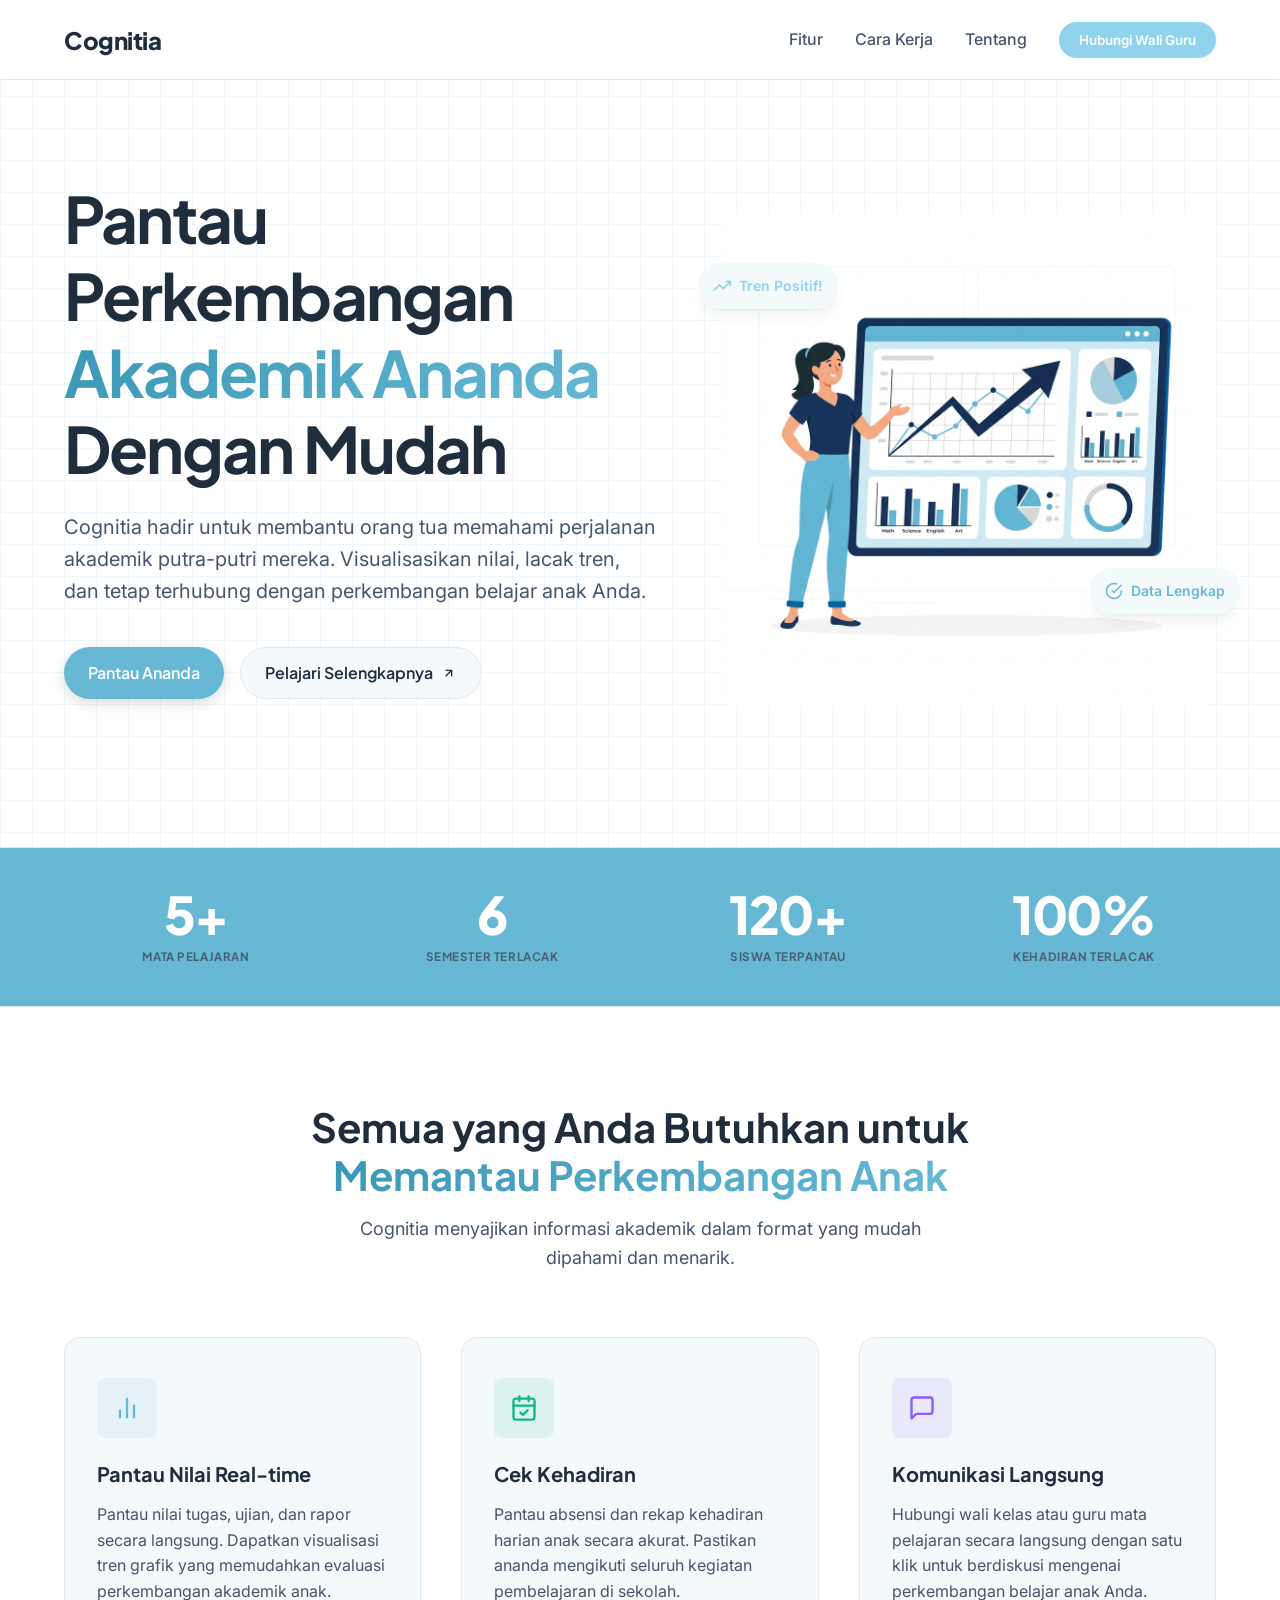
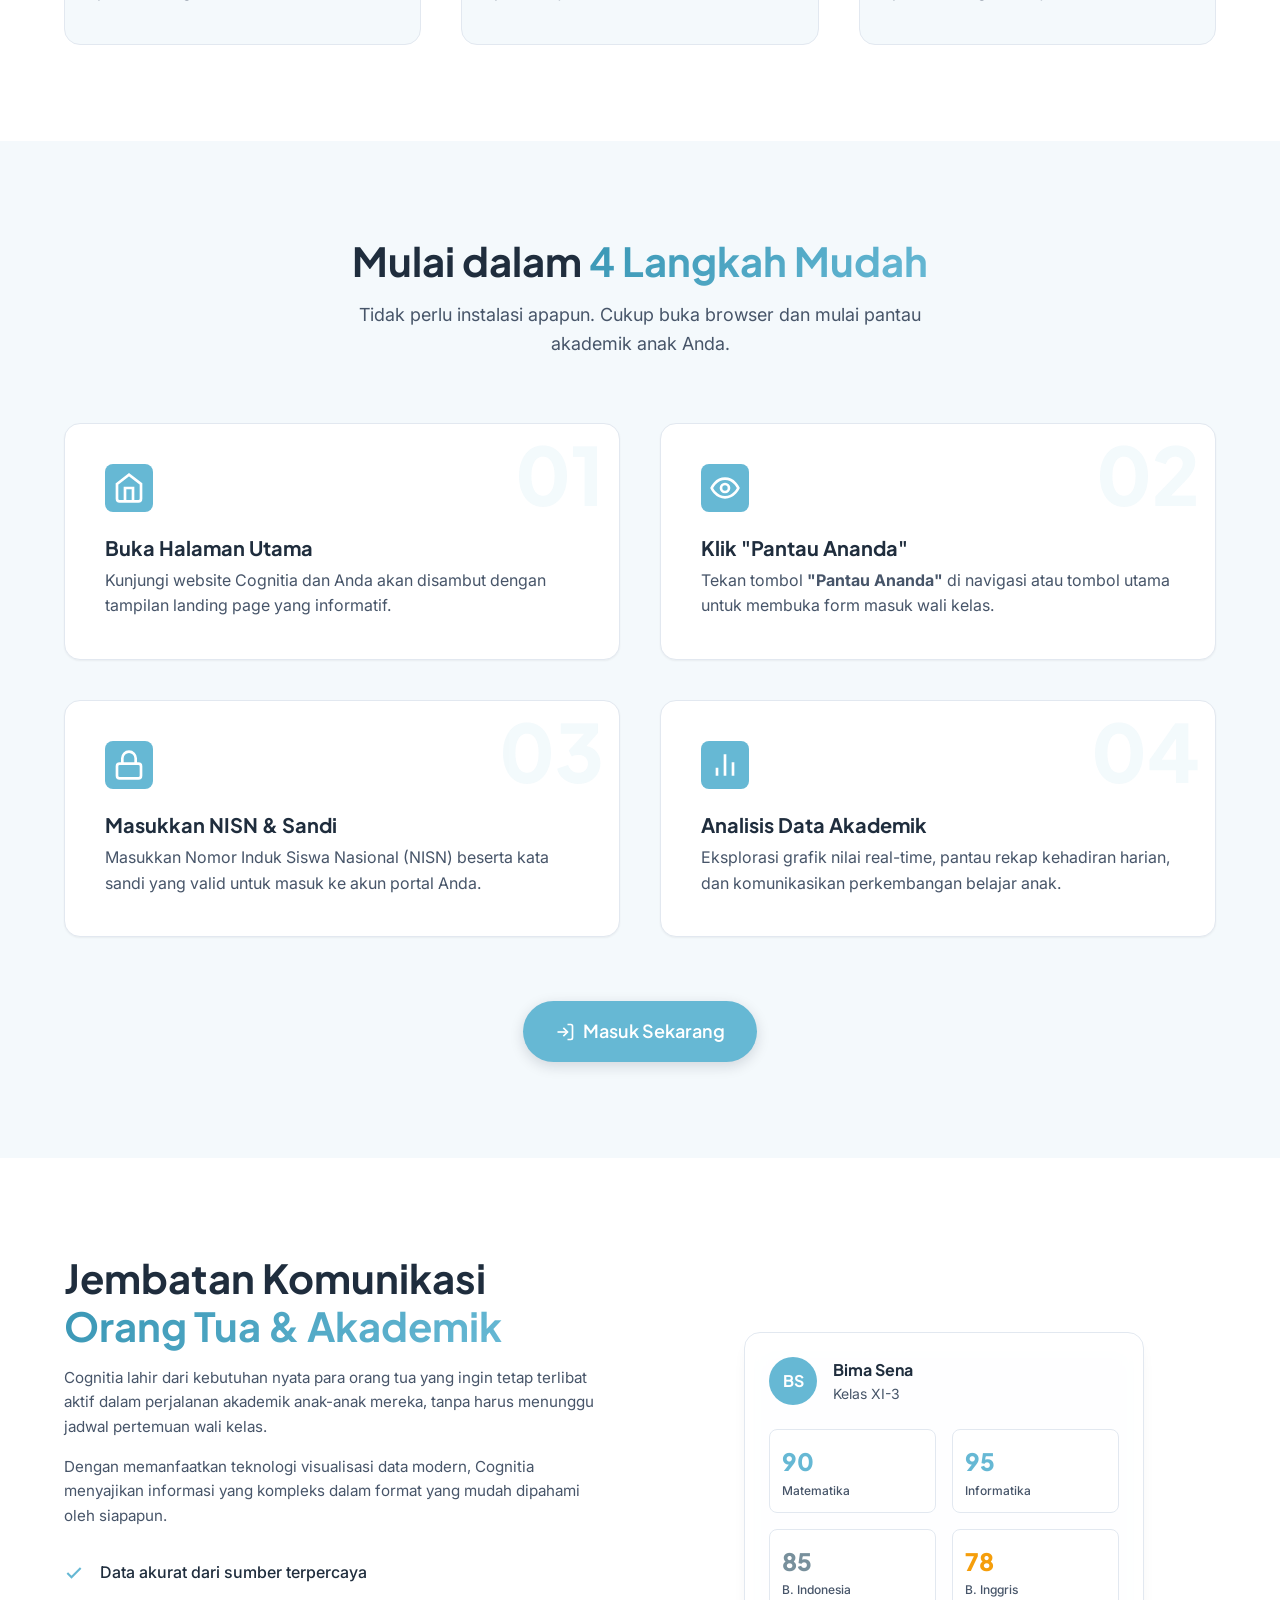
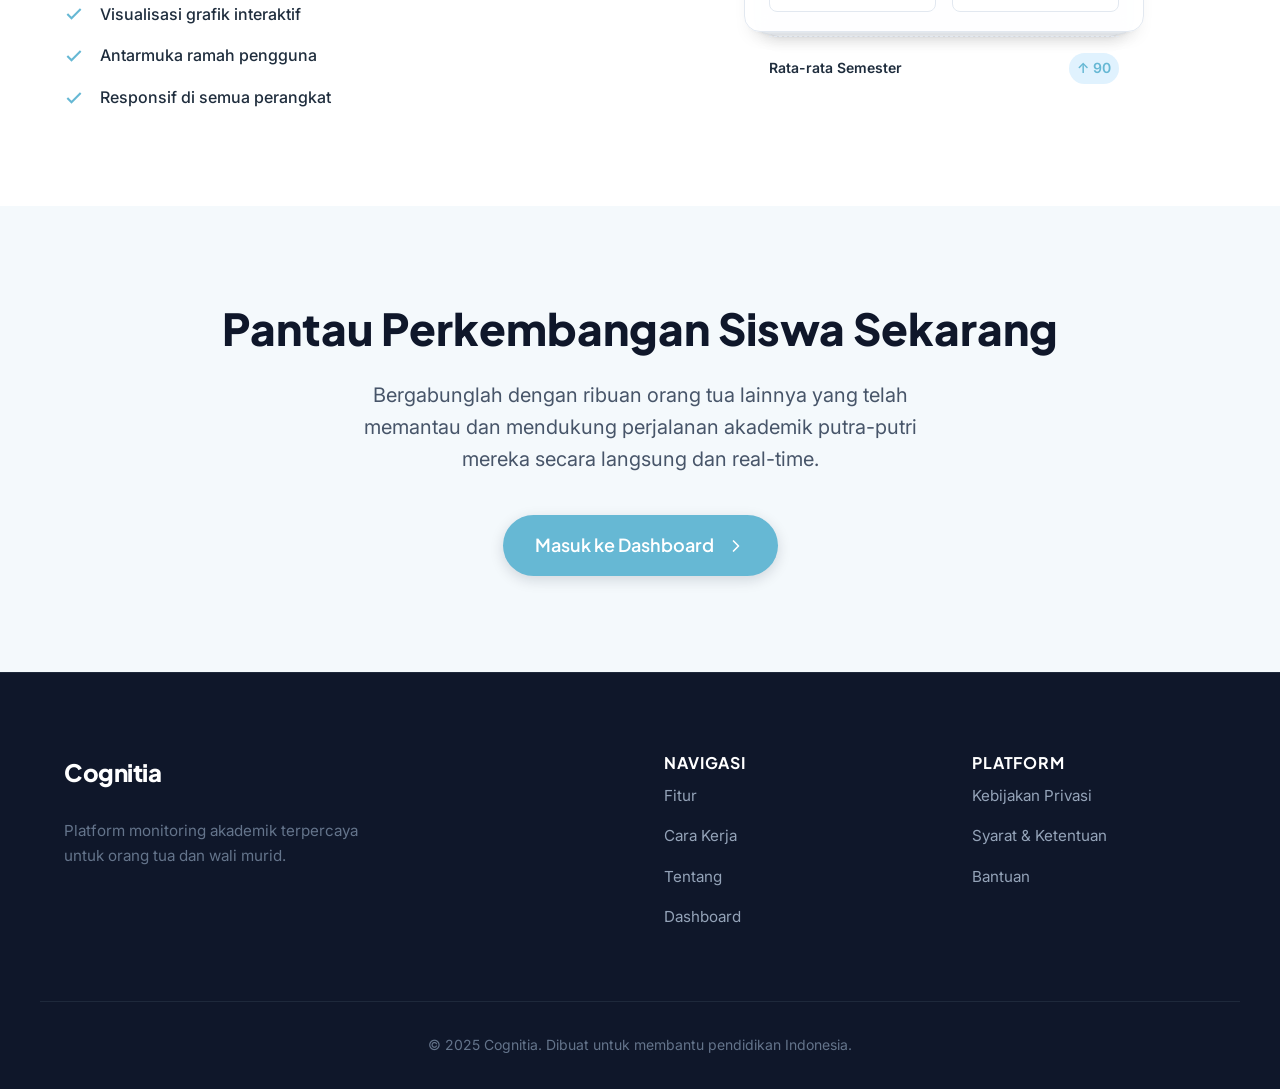
==== commit c0aae9f2: "UPDATE:INDEX&LOGIN" ====
--- a/index.html
+++ b/index.html
@@ -187,10 +187,10 @@
     }
 
     .hero-visual {
-      width: 100%;
-      display: flex;
-      justify-content: center;
-      align-items: center;
+      width: fit-content;
+      max-width: 100%;
+      position: relative;
+      margin: 4rem auto 0;
     }
 
     @media (min-width: 992px) {
@@ -215,7 +215,8 @@
       .hero-visual {
         margin-top: 0;
         padding: 0;
-        justify-content: flex-end;
+        margin-left: auto;
+        margin-right: 0;
       }
     }
 
@@ -259,11 +260,12 @@
     }
 
     .stat-label {
-      font-size: clamp(0.75rem, 1.5vw, 0.875rem);
+      font-size: clamp(0.6rem, 1.1vw, 0.725rem);
       font-weight: 700;
       text-transform: uppercase;
       letter-spacing: 0.05em;
       opacity: 0.9;
+      white-space: nowrap;
     }
 
     @media (max-width: 767px) {
@@ -280,10 +282,6 @@
     .features-section .feature-card {
       background-color: #f4f9fc !important;
       border-color: #e2e8f0 !important;
-    }
-    .features-section .feature-card:hover {
-      background-color: #ffffff !important;
-      border-color: var(--primary) !important;
     }
     
     .howto-section {
@@ -370,7 +368,7 @@
     .footer-links {
       display: flex;
       flex-direction: column;
-      gap: 1rem;
+      gap: 0.5rem;
     }
 
     .footer-links h4 {
@@ -380,7 +378,7 @@
       font-weight: 700;
       text-transform: uppercase;
       letter-spacing: 0.05em;
-      margin-bottom: 0.5rem;
+      margin-bottom: 0.25rem;
     }
 
     .footer-links a {
@@ -573,7 +571,8 @@
       <a href="#fitur" class="mobile-link">Fitur</a>
       <a href="#cara-kerja" class="mobile-link">Cara Kerja</a>
       <a href="#tentang" class="mobile-link">Tentang</a>
-      <a href="Login.html" class="mobile-cta-btn">Pantau Ananda</a>
+      <a href="Login.html" class="btn-primary mobile-cta-btn">Pantau Ananda</a>
+      <button class="nav-cta-btn" id="mobile-contact-btn">Hubungi Wali Guru</button>
     </div>
   </header>
 
@@ -719,7 +718,7 @@
             </svg>
           </div>
           <h3>Buka Halaman Utama</h3>
-          <p>Kunjungi website Cognitia dan Anda akan disambut dengan tampilan landing page yang informatif dan profesional.</p>
+          <p>Kunjungi website Cognitia dan Anda akan disambut dengan tampilan landing page yang informatif.</p>
         </div>
         <div class="step-connector">
           <svg width="44" height="44" viewBox="0 0 24 24" fill="none" stroke="currentColor" stroke-width="3"
--- a/style.css
+++ b/style.css
@@ -130,11 +130,6 @@
 ul {
   list-style: none;
 }
-
-img, svg {
-
-}
-
 button {
   cursor: pointer;
   border: none;
@@ -377,15 +372,9 @@
 }
 
 .mobile-cta-btn {
-  background-color: var(--secondary);
-  color: var(--text-inverse);
-  padding: 1rem;
-  border-radius: var(--radius-md);
-  text-align: center;
-  font-weight: 600;
-  font-size: 1.125rem;
   margin-top: 1rem;
 }
+
 
 /* ===== HERO SECTION ===== */
 .hero {
@@ -537,10 +526,10 @@
 
 .hero-visual {
   position: relative;
-  width: 100%;
-  max-width: 900px;
+  width: fit-content;
+  max-width: 100%;
   margin: 4rem auto 0;
-  padding: 0 1.5rem;
+  padding: 0;
   perspective: 1000px;
   opacity: 0;
   animation: fadeInUp 1s ease-out 1s forwards;
@@ -728,16 +717,6 @@
   transition: opacity var(--transition-normal);
 }
 
-.feature-card:hover {
-  transform: translateY(-5px);
-  box-shadow: var(--shadow-lg);
-  border-color: transparent;
-  background-color: var(--bg-surface);
-}
-
-.feature-card:hover::before {
-  opacity: 1;
-}
 
 .feature-icon {
   width: 60px;
@@ -750,9 +729,6 @@
   transition: transform var(--transition-bounce);
 }
 
-.feature-card:hover .feature-icon {
-  transform: scale(1.1) rotate(-5deg);
-}
 
 .feature-icon.blue { background-color: rgba(137, 152, 109, 0.12); color: var(--primary); }
 .feature-icon.green { background-color: rgba(197, 216, 157, 0.2); color: var(--secondary-dark); }
@@ -897,7 +873,7 @@
 
 .about-text p {
   color: var(--text-muted);
-  font-size: 1.125rem;
+  font-size: 0.95rem;
 }
 
 .about-highlights {
@@ -1830,12 +1806,33 @@
   font-size: 0.875rem;
   font-weight: 600;
   text-decoration: none;
+  white-space: nowrap;
   transition: background-color 0.2s, transform 0.2s;
 }
 
 .btn-wa:hover {
   background-color: #1ebd5a;
   transform: scale(1.05);
+}
+
+@media (max-width: 400px) {
+  .modal-body {
+    padding: 1rem;
+  }
+  .teacher-card {
+    padding: 0.75rem;
+    gap: 0.5rem;
+  }
+  .btn-wa {
+    padding: 0.4rem 0.75rem;
+    font-size: 0.8rem;
+  }
+  .teacher-info h4 {
+    font-size: 0.9rem;
+  }
+  .teacher-info p {
+    font-size: 0.8rem;
+  }
 }
 
 /* ===== FULLSCREEN LOADER ===== */
@@ -1845,7 +1842,7 @@
   left: 0;
   width: 100%;
   height: 100%;
-  background-color: rgba(246, 240, 215, 0.75);
+  background-color: rgba(244, 249, 252, 0.85);
   backdrop-filter: blur(8px);
   -webkit-backdrop-filter: blur(8px);
   z-index: 9999;
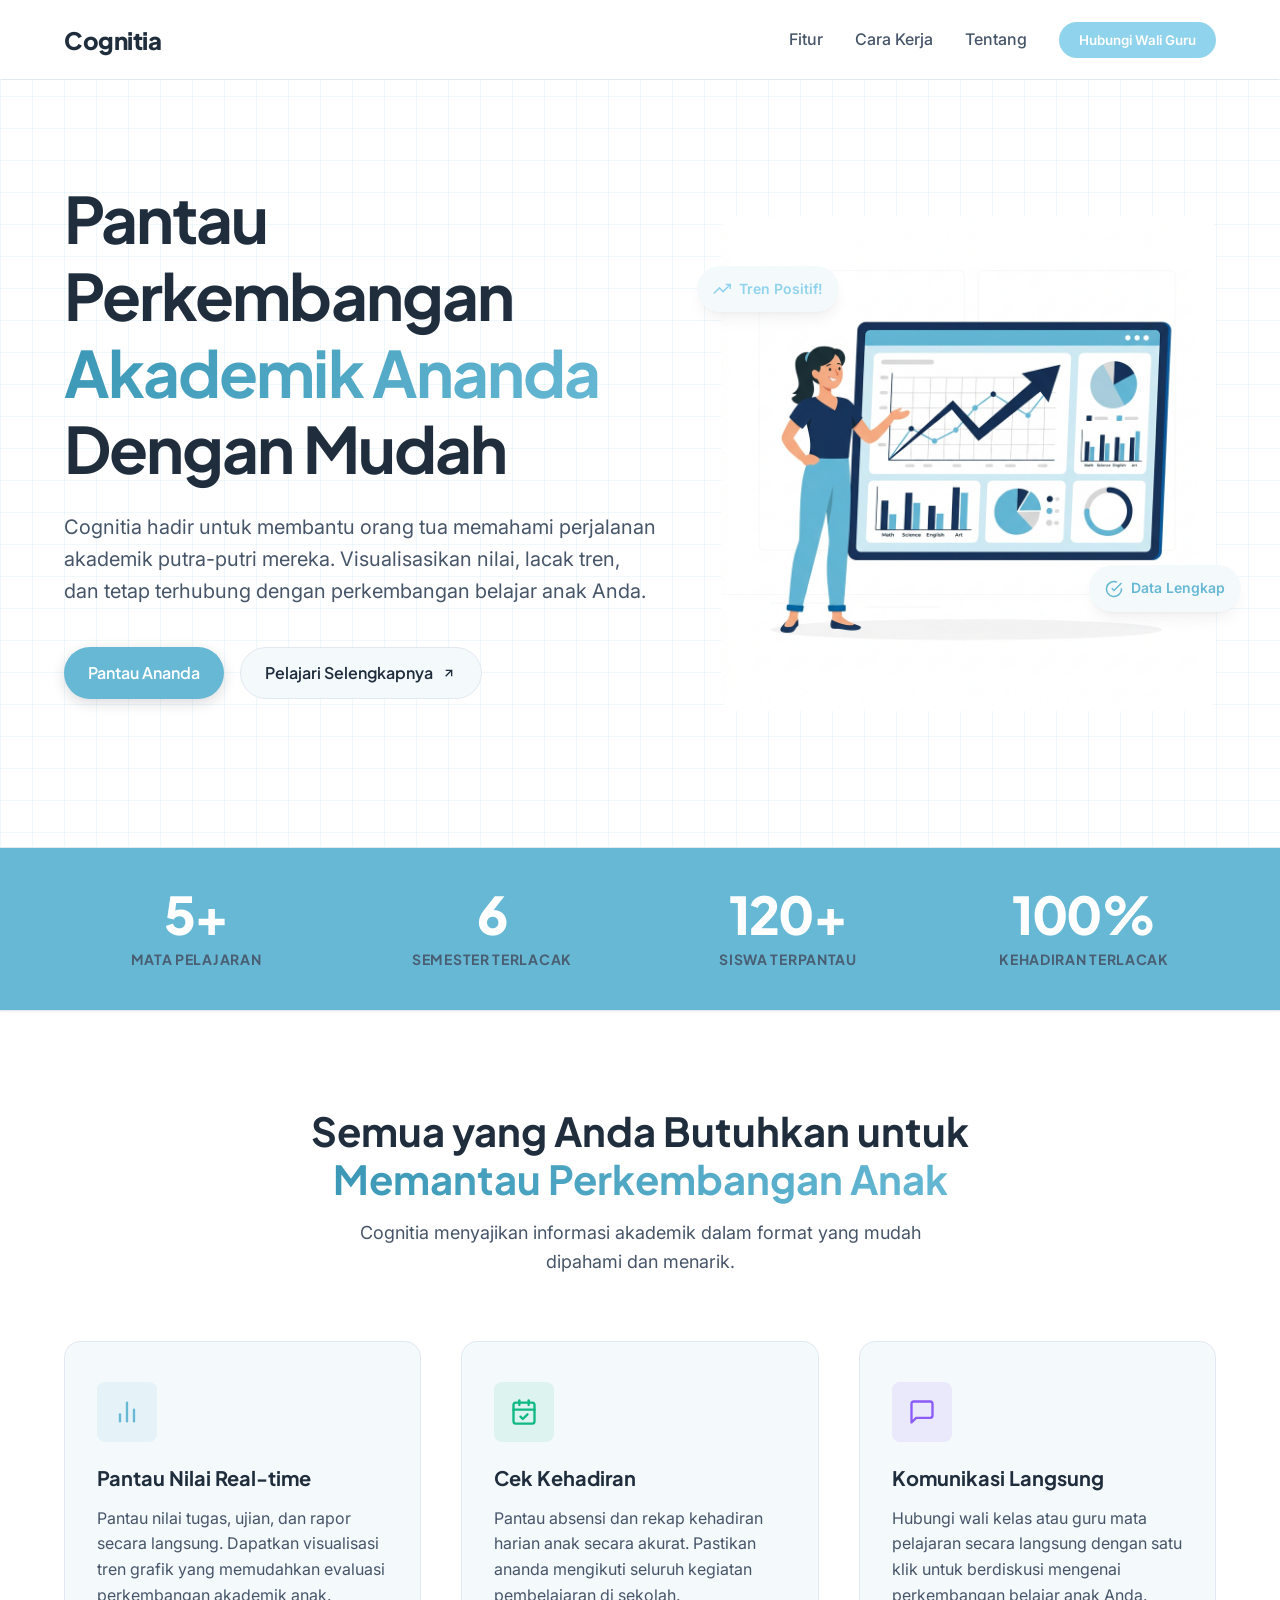
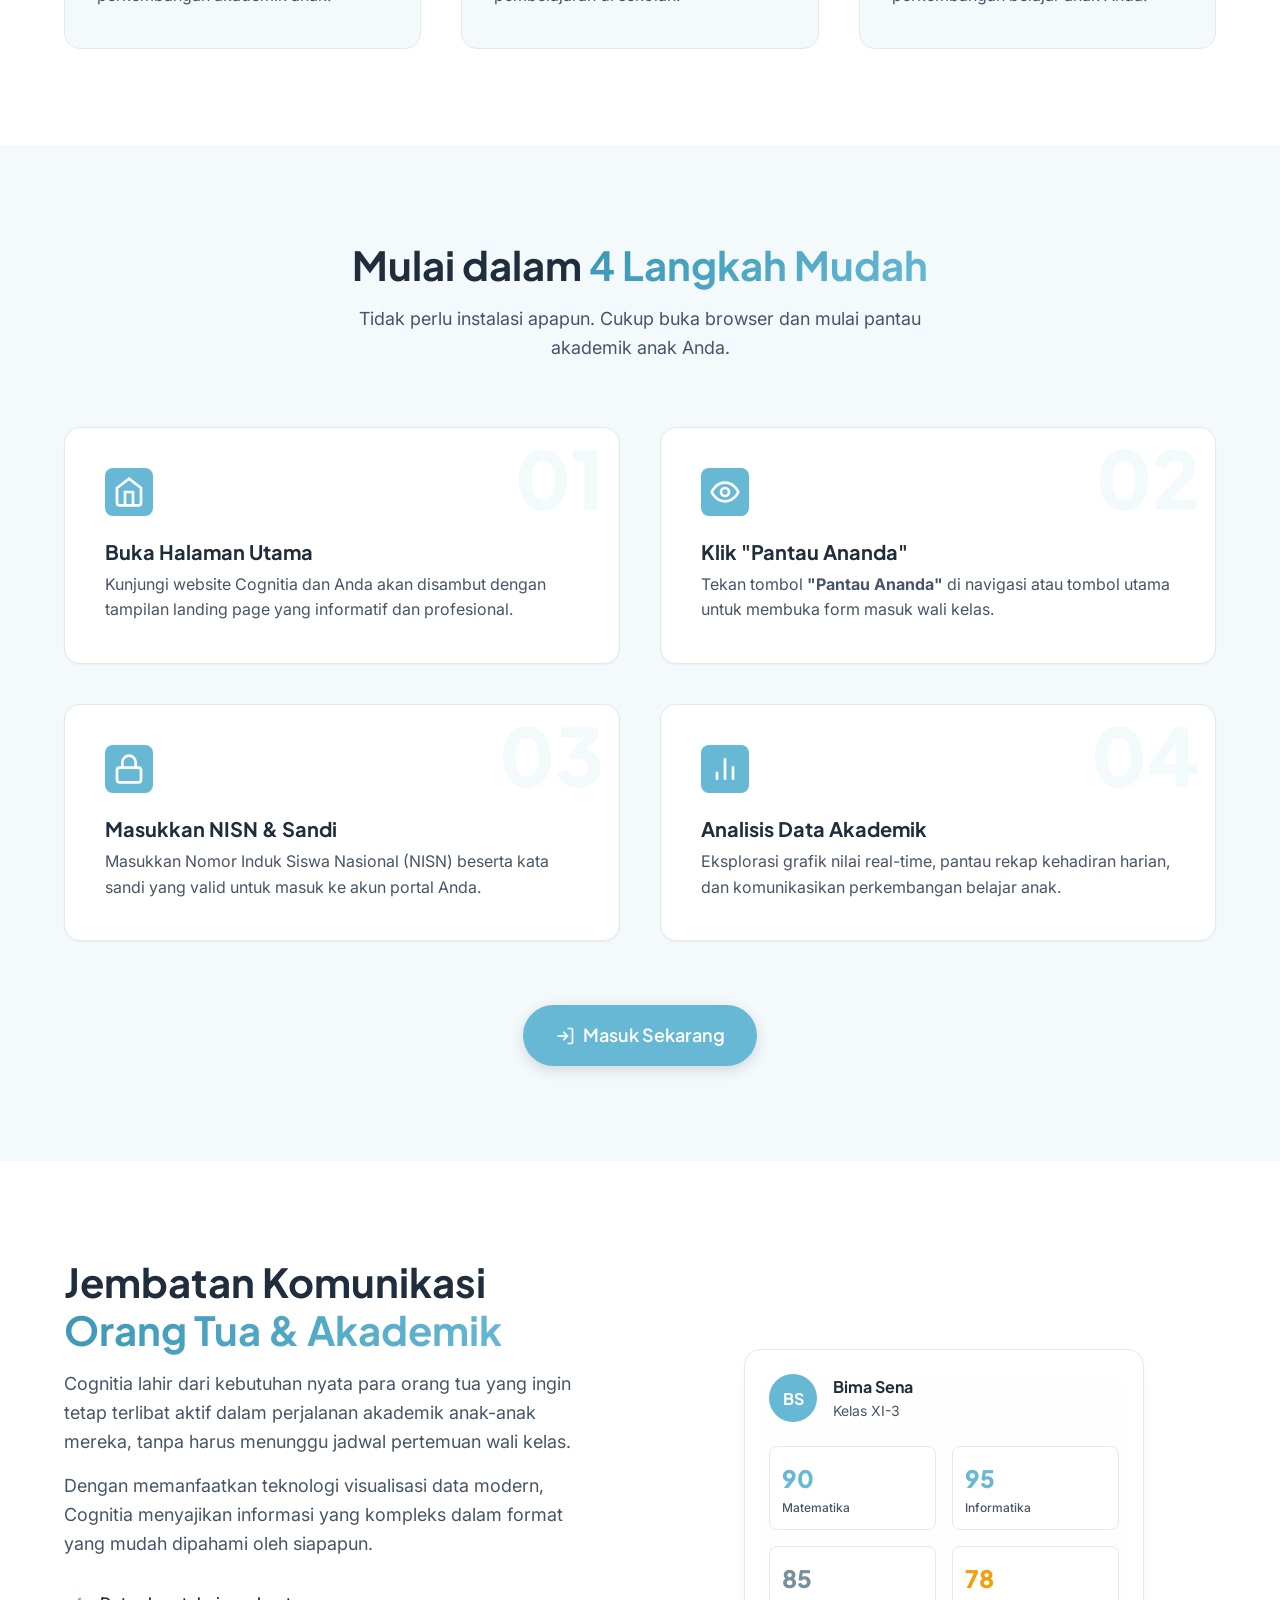
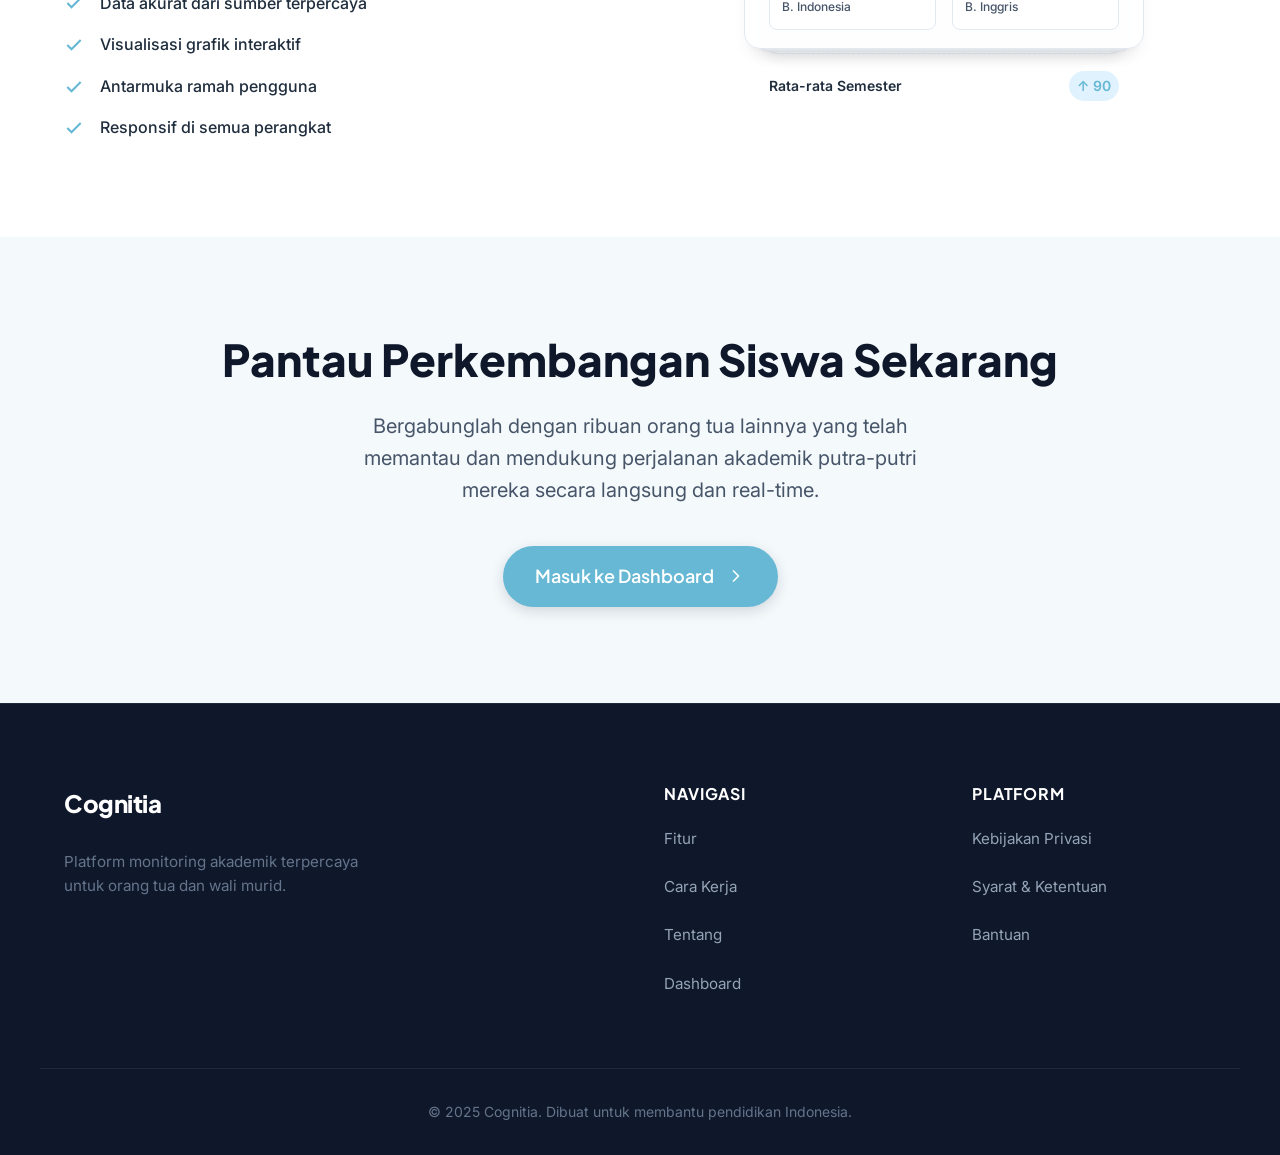
==== commit 033d1bde: "Update Overall" ====
--- a/index.html
+++ b/index.html
@@ -12,7 +12,9 @@
   <link
     href="https://fonts.googleapis.com/css2?family=Inter:wght@300;400;500;600;700;800;900&family=Plus+Jakarta+Sans:wght@400;500;600;700;800&display=swap"
     rel="stylesheet" />
-  <link rel="stylesheet" href="style.css" />
+  <!-- AOS - Animate On Scroll -->
+  <link href="https://unpkg.com/aos@2.3.1/dist/aos.css" rel="stylesheet" />
+  <link rel="stylesheet" href="css/style.css" />
   <style>
     :root {
       /* Theme: White & Blue #66B8D4 */
@@ -62,6 +64,7 @@
       color: #66B8D4;
       background: linear-gradient(135deg, #3a97b5 0%, #66B8D4 100%);
       -webkit-background-clip: text;
+      background-clip: text;
       -webkit-text-fill-color: transparent;
     }
 
@@ -69,6 +72,7 @@
       color: #66B8D4;
       background: linear-gradient(135deg, #3a97b5 0%, #66B8D4 100%);
       -webkit-background-clip: text;
+      background-clip: text;
       -webkit-text-fill-color: transparent;
     }
 
@@ -187,10 +191,10 @@
     }
 
     .hero-visual {
-      width: fit-content;
-      max-width: 100%;
-      position: relative;
-      margin: 4rem auto 0;
+      width: 100%;
+      display: flex;
+      justify-content: center;
+      align-items: center;
     }
 
     @media (min-width: 992px) {
@@ -215,15 +219,16 @@
       .hero-visual {
         margin-top: 0;
         padding: 0;
-        margin-left: auto;
-        margin-right: 0;
+        justify-content: flex-end;
       }
     }
 
     /* Stats Divider Banner */
     .stats-banner {
-      background-color: var(--primary); /* Sky Blue */
-      color: var(--text-inverse); /* White */
+      background-color: var(--primary);
+      /* Sky Blue */
+      color: var(--text-inverse);
+      /* White */
       padding: 2.5rem 0;
       width: 100%;
       box-shadow: var(--shadow-sm);
@@ -253,19 +258,19 @@
     }
 
     .stat-number {
-      font-size: clamp(2.25rem, 5vw, 3.25rem); /* Extra large bold numbers */
+      font-size: clamp(2.25rem, 5vw, 3.25rem);
+      /* Extra large bold numbers */
       font-weight: 900;
       line-height: 1;
       letter-spacing: -0.02em;
     }
 
     .stat-label {
-      font-size: clamp(0.6rem, 1.1vw, 0.725rem);
+      font-size: clamp(0.75rem, 1.5vw, 0.875rem);
       font-weight: 700;
       text-transform: uppercase;
       letter-spacing: 0.05em;
       opacity: 0.9;
-      white-space: nowrap;
     }
 
     @media (max-width: 767px) {
@@ -279,14 +284,21 @@
     .features-section {
       background-color: #ffffff !important;
     }
+
     .features-section .feature-card {
       background-color: #f4f9fc !important;
       border-color: #e2e8f0 !important;
     }
-    
+
+    .features-section .feature-card:hover {
+      background-color: #ffffff !important;
+      border-color: var(--primary) !important;
+    }
+
     .howto-section {
       background-color: #f4f9fc !important;
     }
+
     .howto-section .step-card {
       background-color: #ffffff !important;
       border-color: #e2e8f0 !important;
@@ -298,36 +310,39 @@
       grid-template-columns: repeat(2, 1fr) !important;
       gap: 2.5rem !important;
     }
-    
+
     .step-connector {
-      display: none !important; /* Hide connectors to allow wide 2x2 grid cards */
-    }
-    
+      display: none !important;
+      /* Hide connectors to allow wide 2x2 grid cards */
+    }
+
     .step-card {
       width: 100% !important;
       flex: none !important;
       padding: 2.5rem !important;
     }
-    
+
     @media (max-width: 767px) {
       .steps-container {
         grid-template-columns: 1fr !important;
         gap: 1.5rem !important;
       }
     }
-    
+
     .about-section {
       background-color: #ffffff !important;
     }
-    
+
     .cta-section {
       background-color: #f4f9fc !important;
     }
 
     /* ===== FOOTER STYLING ===== */
     .footer {
-      background-color: #0f172a; /* Premium deep slate background */
-      color: #94a3b8; /* Soft readable slate text */
+      background-color: #0f172a;
+      /* Premium deep slate background */
+      color: #94a3b8;
+      /* Soft readable slate text */
       padding: 5rem 0 2rem;
       border-top: 1px solid #1e293b;
     }
@@ -354,7 +369,7 @@
       gap: 0.75rem;
       text-decoration: none;
     }
-    
+
     .footer-brand .logo-text {
       color: #ffffff !important;
     }
@@ -368,7 +383,7 @@
     .footer-links {
       display: flex;
       flex-direction: column;
-      gap: 0.5rem;
+      gap: 1rem;
     }
 
     .footer-links h4 {
@@ -378,7 +393,7 @@
       font-weight: 700;
       text-transform: uppercase;
       letter-spacing: 0.05em;
-      margin-bottom: 0.25rem;
+      margin-bottom: 0.5rem;
     }
 
     .footer-links a {
@@ -390,7 +405,8 @@
     }
 
     .footer-links a:hover {
-      color: var(--primary); /* Hover color: Cognitia blue accent */
+      color: var(--primary);
+      /* Hover color: Cognitia blue accent */
     }
 
     .footer-bottom {
@@ -536,6 +552,7 @@
         margin: 0 auto 3rem;
         gap: 1rem;
       }
+
       .hero-actions .btn-primary,
       .hero-actions .btn-secondary {
         width: 100%;
@@ -544,7 +561,9 @@
       }
     }
   </style>
-  <link rel="icon" type="image/png" href="logo.png" />
+  <link rel="icon" type="image/png" href="assets/images/logo.png" />
+  <!-- AOS JS -->
+  <script src="https://unpkg.com/aos@2.3.1/dist/aos.js"></script>
 </head>
 
 <body>
@@ -571,8 +590,7 @@
       <a href="#fitur" class="mobile-link">Fitur</a>
       <a href="#cara-kerja" class="mobile-link">Cara Kerja</a>
       <a href="#tentang" class="mobile-link">Tentang</a>
-      <a href="Login.html" class="btn-primary mobile-cta-btn">Pantau Ananda</a>
-      <button class="nav-cta-btn" id="mobile-contact-btn">Hubungi Wali Guru</button>
+      <a href="pages/login.html" class="mobile-cta-btn">Pantau Ananda</a>
     </div>
   </header>
 
@@ -595,7 +613,7 @@
         Visualisasikan nilai, lacak tren, dan tetap terhubung dengan perkembangan belajar anak Anda.
       </p>
       <div class="hero-actions">
-        <a href="Login.html" class="btn-primary" id="hero-cta-btn">
+        <a href="pages/login.html" class="btn-primary" id="hero-cta-btn">
           Pantau Ananda
         </a>
         <a href="#cara-kerja" class="btn-secondary" id="hero-learn-btn">
@@ -608,7 +626,7 @@
 
     </div>
     <div class="hero-visual">
-      <img src="hero_vector.png" alt="Pantau Perkembangan Akademik Ananda" class="hero-illustration-img" />
+      <img src="assets/images/hero_vector.png" alt="Pantau Perkembangan Akademik Ananda" class="hero-illustration-img" />
       <div class="floating-badge badge-1">
         <svg width="18" height="18" viewBox="0 0 24 24" fill="none" stroke="currentColor" stroke-width="2">
           <polyline points="23 6 13.5 15.5 8.5 10.5 1 18" />
@@ -651,13 +669,13 @@
   <!-- ===== FITUR SECTION ===== -->
   <section class="features-section" id="fitur">
     <div class="section-container">
-      <div class="section-header">
+      <div class="section-header" data-aos="fade-up">
         <h2 class="section-title">Semua yang Anda Butuhkan untuk<br /><span class="gradient-text">Memantau Perkembangan
             Anak</span></h2>
         <p class="section-desc">Cognitia menyajikan informasi akademik dalam format yang mudah dipahami dan menarik.</p>
       </div>
       <div class="features-grid-3">
-        <div class="feature-card" id="feat-card-1">
+        <div class="feature-card" id="feat-card-1" data-aos="fade-up" data-aos-delay="100">
           <div class="feature-icon custom-blue">
             <svg width="28" height="28" viewBox="0 0 24 24" fill="none" stroke="currentColor" stroke-width="2"
               stroke-linecap="round" stroke-linejoin="round">
@@ -670,7 +688,7 @@
           <p>Pantau nilai tugas, ujian, dan rapor secara langsung. Dapatkan visualisasi tren grafik yang memudahkan
             evaluasi perkembangan akademik anak.</p>
         </div>
-        <div class="feature-card" id="feat-card-2">
+        <div class="feature-card" id="feat-card-2" data-aos="fade-up" data-aos-delay="200">
           <div class="feature-icon custom-green">
             <svg width="28" height="28" viewBox="0 0 24 24" fill="none" stroke="currentColor" stroke-width="2"
               stroke-linecap="round" stroke-linejoin="round">
@@ -685,7 +703,7 @@
           <p>Pantau absensi dan rekap kehadiran harian anak secara akurat. Pastikan ananda mengikuti seluruh kegiatan
             pembelajaran di sekolah.</p>
         </div>
-        <div class="feature-card" id="feat-card-3">
+        <div class="feature-card" id="feat-card-3" data-aos="fade-up" data-aos-delay="300">
           <div class="feature-icon custom-purple">
             <svg width="28" height="28" viewBox="0 0 24 24" fill="none" stroke="currentColor" stroke-width="2"
               stroke-linecap="round" stroke-linejoin="round">
@@ -703,13 +721,13 @@
   <!-- ===== CARA KERJA SECTION ===== -->
   <section class="howto-section" id="cara-kerja">
     <div class="section-container">
-      <div class="section-header">
+      <div class="section-header" data-aos="fade-up">
         <h2 class="section-title">Mulai dalam <span class="gradient-text">4 Langkah Mudah</span></h2>
         <p class="section-desc">Tidak perlu instalasi apapun. Cukup buka browser dan mulai pantau akademik anak Anda.
         </p>
       </div>
       <div class="steps-container">
-        <div class="step-card" id="step-card-1">
+        <div class="step-card" id="step-card-1" data-aos="fade-up" data-aos-delay="100">
           <div class="step-number">01</div>
           <div class="step-icon">
             <svg width="32" height="32" viewBox="0 0 24 24" fill="none" stroke="currentColor" stroke-width="2">
@@ -718,7 +736,8 @@
             </svg>
           </div>
           <h3>Buka Halaman Utama</h3>
-          <p>Kunjungi website Cognitia dan Anda akan disambut dengan tampilan landing page yang informatif.</p>
+          <p>Kunjungi website Cognitia dan Anda akan disambut dengan tampilan landing page yang informatif dan
+            profesional.</p>
         </div>
         <div class="step-connector">
           <svg width="44" height="44" viewBox="0 0 24 24" fill="none" stroke="currentColor" stroke-width="3"
@@ -726,7 +745,7 @@
             <polyline points="9 18 15 12 9 6" />
           </svg>
         </div>
-        <div class="step-card" id="step-card-2">
+        <div class="step-card" id="step-card-2" data-aos="fade-up" data-aos-delay="200">
           <div class="step-number">02</div>
           <div class="step-icon">
             <svg width="32" height="32" viewBox="0 0 24 24" fill="none" stroke="currentColor" stroke-width="2">
@@ -735,7 +754,8 @@
             </svg>
           </div>
           <h3>Klik "Pantau Ananda"</h3>
-          <p>Tekan tombol <strong>"Pantau Ananda"</strong> di navigasi atau tombol utama untuk membuka form masuk wali kelas.</p>
+          <p>Tekan tombol <strong>"Pantau Ananda"</strong> di navigasi atau tombol utama untuk membuka form masuk wali
+            kelas.</p>
         </div>
         <div class="step-connector">
           <svg width="44" height="44" viewBox="0 0 24 24" fill="none" stroke="currentColor" stroke-width="3"
@@ -743,16 +763,18 @@
             <polyline points="9 18 15 12 9 6" />
           </svg>
         </div>
-        <div class="step-card" id="step-card-3">
+        <div class="step-card" id="step-card-3" data-aos="fade-up" data-aos-delay="300">
           <div class="step-number">03</div>
           <div class="step-icon">
-            <svg width="32" height="32" viewBox="0 0 24 24" fill="none" stroke="currentColor" stroke-width="2" stroke-linecap="round" stroke-linejoin="round">
+            <svg width="32" height="32" viewBox="0 0 24 24" fill="none" stroke="currentColor" stroke-width="2"
+              stroke-linecap="round" stroke-linejoin="round">
               <rect x="3" y="11" width="18" height="11" rx="2" ry="2"></rect>
               <path d="M7 11V7a5 5 0 0 1 10 0v4"></path>
             </svg>
           </div>
           <h3>Masukkan NISN & Sandi</h3>
-          <p>Masukkan Nomor Induk Siswa Nasional (NISN) beserta kata sandi yang valid untuk masuk ke akun portal Anda.</p>
+          <p>Masukkan Nomor Induk Siswa Nasional (NISN) beserta kata sandi yang valid untuk masuk ke akun portal Anda.
+          </p>
         </div>
         <div class="step-connector">
           <svg width="44" height="44" viewBox="0 0 24 24" fill="none" stroke="currentColor" stroke-width="3"
@@ -760,7 +782,7 @@
             <polyline points="9 18 15 12 9 6" />
           </svg>
         </div>
-        <div class="step-card" id="step-card-4">
+        <div class="step-card" id="step-card-4" data-aos="fade-up" data-aos-delay="400">
           <div class="step-number">04</div>
           <div class="step-icon">
             <svg width="32" height="32" viewBox="0 0 24 24" fill="none" stroke="currentColor" stroke-width="2">
@@ -770,11 +792,12 @@
             </svg>
           </div>
           <h3>Analisis Data Akademik</h3>
-          <p>Eksplorasi grafik nilai real-time, pantau rekap kehadiran harian, dan komunikasikan perkembangan belajar anak.</p>
+          <p>Eksplorasi grafik nilai real-time, pantau rekap kehadiran harian, dan komunikasikan perkembangan belajar
+            anak.</p>
         </div>
       </div>
       <div class="howto-cta">
-        <a href="Login.html" class="btn-primary large" id="howto-cta-btn">
+        <a href="pages/login.html" class="btn-primary large" id="howto-cta-btn">
           <svg width="20" height="20" viewBox="0 0 24 24" fill="none" stroke="currentColor" stroke-width="2">
             <path d="M15 3h4a2 2 0 0 1 2 2v14a2 2 0 0 1-2 2h-4" />
             <polyline points="10 17 15 12 10 7" />
@@ -790,7 +813,7 @@
   <section class="about-section" id="tentang">
     <div class="section-container">
       <div class="about-grid">
-        <div class="about-text">
+        <div class="about-text" data-aos="fade-right">
           <h2 class="section-title">Jembatan Komunikasi<br /><span class="gradient-text">Orang Tua & Akademik</span>
           </h2>
           <p>Cognitia lahir dari kebutuhan nyata para orang tua yang ingin tetap terlibat aktif dalam perjalanan
@@ -824,7 +847,7 @@
             </div>
           </div>
         </div>
-        <div class="about-visual">
+        <div class="about-visual" data-aos="fade-left" data-aos-delay="200">
           <div class="about-card-stack">
             <div class="acard acard-back"></div>
             <div class="acard acard-mid"></div>
@@ -867,12 +890,12 @@
 
   <!-- ===== CALL TO ACTION (CTA) ===== -->
   <section class="cta-section" id="cta">
-    <div class="cta-container">
+    <div class="cta-container" data-aos="zoom-in">
       <h2 class="cta-title">Pantau Perkembangan Siswa Sekarang</h2>
       <p class="cta-desc">Bergabunglah dengan ribuan orang tua lainnya yang telah memantau dan mendukung perjalanan
         akademik putra-putri mereka secara langsung dan real-time.</p>
       <div class="cta-btn-wrapper">
-        <a href="Login.html" class="btn-primary large" id="cta-dashboard-btn">
+        <a href="pages/login.html" class="btn-primary large" id="cta-dashboard-btn">
           Masuk ke Dashboard
           <svg width="20" height="20" viewBox="0 0 24 24" fill="none" stroke="currentColor" stroke-width="2"
             stroke-linecap="round" stroke-linejoin="round" style="margin-left: 0.25rem;">
@@ -897,7 +920,7 @@
         <a href="#fitur">Fitur</a>
         <a href="#cara-kerja">Cara Kerja</a>
         <a href="#tentang">Tentang</a>
-        <a href="Login.html">Dashboard</a>
+        <a href="pages/login.html">Dashboard</a>
       </div>
       <div class="footer-links">
         <h4>Platform</h4>
@@ -1038,7 +1061,7 @@
     </div>
   </div>
 
-  <script src="main.js"></script>
+  <script src="js/main.js"></script>
 </body>
 
 </html>
--- a/css/style.css
+++ b/css/style.css
@@ -0,0 +1,2668 @@
+/* ==========================================================================
+   COGNITIA - CSS STYLESHEET
+   ========================================================================== */
+
+/* ===== CSS VARIABLES ===== */
+:root {
+  /* Colors — Premium Blue & White Palette */
+  --primary: #66B8D4;
+  --primary-light: #8ecce0;
+  --primary-dark: #3a97b5;
+
+  --secondary: #90d3ec;
+  --secondary-light: #bde7f7;
+  --secondary-dark: #5fa5c0;
+
+  --accent-purple: #78909c;
+  --accent-orange: #f59e0b;
+  --accent-pink: #ec4899;
+  --accent-teal: #10b981;
+  --accent-red: #ef4444;
+  --accent-yellow: #facc15;
+
+  /* Typography */
+  --font-sans: 'Inter', system-ui, -apple-system, sans-serif;
+  --font-display: 'Plus Jakarta Sans', var(--font-sans);
+
+  /* Backgrounds & Surfaces */
+  --bg-body: #ffffff;
+  /* Pure white background */
+  --bg-surface: #f4f9fc;
+  /* Soft blue-white for cards/sections */
+  --bg-surface-hover: #e3f2fd;
+
+  /* Text Colors */
+  --text-main: #1f2d3d;
+  --text-dark: #0f172a;
+  --text-muted: #475569;
+  --text-light: #64748b;
+  --text-inverse: #ffffff;
+
+  /* Borders & Shadows */
+  --border-light: #e2e8f0;
+  --border-focus: #66B8D4;
+
+  --shadow-sm: 0 1px 2px 0 rgba(0, 0, 0, 0.05);
+  --shadow-md: 0 4px 6px -1px rgba(0, 0, 0, 0.05), 0 2px 4px -2px rgba(0, 0, 0, 0.05);
+  --shadow-lg: 0 10px 15px -3px rgba(0, 0, 0, 0.05), 0 4px 6px -4px rgba(0, 0, 0, 0.05);
+  --shadow-xl: 0 20px 25px -5px rgba(0, 0, 0, 0.05), 0 8px 10px -6px rgba(0, 0, 0, 0.05);
+  --shadow-glow-primary: 0 0 20px rgba(102, 184, 212, 0.2);
+  --shadow-glow-secondary: 0 0 20px rgba(144, 211, 236, 0.2);
+
+  /* Layout & Transitions */
+  --max-w-container: 1200px;
+  --transition-fast: 0.15s ease-in-out;
+  --transition-normal: 0.3s ease-in-out;
+  --transition-bounce: 0.4s cubic-bezier(0.175, 0.885, 0.32, 1.275);
+  --radius-md: 0.5rem;
+  --radius-lg: 1rem;
+  --radius-xl: 1.5rem;
+  --radius-full: 9999px;
+
+  /* Dashboard specific */
+  --sidebar-width: 260px;
+  --topbar-height: 80px;
+  --bottom-nav-height: 64px;
+}
+
+
+/* Smooth scroll with offset for fixed navbar */
+html {
+  scroll-behavior: smooth;
+  scroll-padding-top: 100px;
+}
+
+/* ===== CUSTOM SCROLLBAR (TEMA COGNITIA) ===== */
+/* Untuk Chrome, Safari, dan Opera (Webkit browsers) */
+::-webkit-scrollbar {
+  width: 10px;
+  height: 10px;
+}
+
+::-webkit-scrollbar-track {
+  background: var(--bg-body);
+}
+
+::-webkit-scrollbar-thumb {
+  background-color: rgba(102, 184, 212, 0.4);
+  border-radius: 10px;
+  border: 3px solid var(--bg-body);
+}
+
+::-webkit-scrollbar-thumb:hover {
+  background-color: var(--primary);
+}
+
+/* Untuk Firefox */
+* {
+  scrollbar-width: thin;
+  scrollbar-color: rgba(102, 184, 212, 0.4) var(--bg-body);
+}
+
+
+/* ===== RESET & BASE ===== */
+*,
+*::before,
+*::after {
+  box-sizing: border-box;
+  margin: 0;
+  padding: 0;
+}
+
+html {
+  scroll-behavior: smooth;
+  font-size: 16px;
+}
+
+body {
+  font-family: var(--font-sans);
+  color: var(--text-main);
+  background-color: var(--bg-body);
+  line-height: 1.6;
+  -webkit-font-smoothing: antialiased;
+  -moz-osx-font-smoothing: grayscale;
+  overflow-x: hidden;
+}
+
+h1,
+h2,
+h3,
+h4,
+h5,
+h6 {
+  font-family: var(--font-display);
+  font-weight: 700;
+  line-height: 1.2;
+  color: var(--text-main);
+}
+
+a {
+  text-decoration: none;
+  color: inherit;
+  transition: color var(--transition-fast);
+}
+
+ul {
+  list-style: none;
+}
+
+button {
+  cursor: pointer;
+  border: none;
+  background: none;
+  font-family: inherit;
+}
+
+/* ===== UTILITIES ===== */
+.gradient-text {
+  color: var(--primary-dark);
+}
+
+
+.section-container {
+  max-width: var(--max-w-container);
+  margin: 0 auto;
+  padding: 0 1.5rem;
+}
+
+.section-header {
+  text-align: center;
+  margin-bottom: 4rem;
+}
+
+.section-badge {
+  display: inline-block;
+  padding: 0.5rem 1rem;
+  background-color: rgba(102, 184, 212, 0.12);
+  color: var(--primary);
+  font-size: 0.875rem;
+  font-weight: 600;
+  border-radius: var(--radius-full);
+  margin-bottom: 1rem;
+  letter-spacing: 0.05em;
+  text-transform: uppercase;
+}
+
+.section-title {
+  font-size: clamp(2rem, 4vw, 2.5rem);
+  margin-bottom: 1rem;
+}
+
+.section-desc {
+  color: var(--text-muted);
+  font-size: 1.125rem;
+  max-width: 600px;
+  margin: 0 auto;
+}
+
+/* Buttons */
+.btn-primary,
+.btn-secondary {
+  display: inline-flex;
+  align-items: center;
+  justify-content: center;
+  gap: 0.5rem;
+  padding: 0.75rem 1.5rem;
+  font-weight: 600;
+  border-radius: var(--radius-full);
+  transition: all var(--transition-bounce);
+  font-family: var(--font-display);
+}
+
+.btn-primary {
+  background-color: var(--primary);
+  color: var(--text-inverse);
+  box-shadow: 0 4px 14px 0 rgba(15, 23, 42, 0.15);
+}
+
+.btn-primary:hover {
+  transform: translateY(-2px);
+  box-shadow: 0 6px 20px rgba(15, 23, 42, 0.2);
+  background-color: var(--primary-light);
+}
+
+.btn-secondary {
+  background-color: var(--bg-surface);
+  color: var(--text-main);
+  border: 1px solid var(--border-light);
+}
+
+.btn-secondary:hover {
+  border-color: var(--primary);
+  color: var(--primary);
+  transform: translateY(-2px);
+  box-shadow: var(--shadow-sm);
+}
+
+.btn-primary.large {
+  padding: 1rem 2rem;
+  font-size: 1.125rem;
+}
+
+/* ===== NAVBAR ===== */
+.navbar {
+  position: fixed;
+  top: 0;
+  left: 50%;
+  transform: translateX(-50%);
+  width: 100%;
+  max-width: 100%;
+  height: 80px;
+  background-color: rgba(255, 255, 255, 0.9);
+  backdrop-filter: blur(10px);
+  -webkit-backdrop-filter: blur(10px);
+  z-index: 1000;
+  border-radius: 0;
+  transition: all 0.6s cubic-bezier(0.16, 1, 0.3, 1);
+  border: 1px solid transparent;
+}
+
+.navbar.scrolled {
+  top: 15px;
+  width: calc(100% - 30px);
+  max-width: var(--max-w-container);
+  border-radius: var(--radius-full);
+  box-shadow: var(--shadow-md);
+  border-color: var(--border-light);
+  height: 80px;
+}
+
+.nav-container {
+  max-width: var(--max-w-container);
+  margin: 0 auto;
+  padding: 0 1.5rem;
+  height: 100%;
+  display: flex;
+  align-items: center;
+  justify-content: space-between;
+}
+
+.nav-logo {
+  display: flex;
+  align-items: center;
+  gap: 0.75rem;
+  font-family: var(--font-display);
+  font-weight: 800;
+  font-size: 1.5rem;
+  letter-spacing: -0.02em;
+}
+
+.nav-links {
+  display: flex;
+  align-items: center;
+  gap: 2rem;
+}
+
+.nav-link {
+  font-weight: 500;
+  color: var(--text-muted);
+  position: relative;
+}
+
+.nav-link::after {
+  content: '';
+  position: absolute;
+  bottom: -4px;
+  left: 0;
+  width: 0;
+  height: 2px;
+  background-color: var(--primary);
+  transition: width var(--transition-normal);
+}
+
+.nav-link:hover {
+  color: var(--primary);
+}
+
+.nav-link:hover::after {
+  width: 100%;
+}
+
+.nav-cta-btn {
+  background-color: var(--secondary);
+  color: var(--text-inverse);
+  padding: 0.6rem 1.25rem;
+  border-radius: var(--radius-full);
+  font-weight: 600;
+  transition: all var(--transition-normal);
+}
+
+.nav-cta-btn:hover {
+  background-color: var(--secondary-dark);
+  transform: translateY(-1px);
+  box-shadow: 0 4px 12px rgba(15, 23, 42, 0.15);
+}
+
+
+/* Hamburger Menu */
+.hamburger {
+  display: none;
+  flex-direction: column;
+  justify-content: space-around;
+  width: 2rem;
+  height: 2rem;
+  background: transparent;
+  border: none;
+  cursor: pointer;
+  padding: 0;
+  z-index: 1001;
+}
+
+.hamburger span {
+  width: 2rem;
+  height: 0.25rem;
+  background: var(--text-main);
+  border-radius: 10px;
+  transition: all 0.3s linear;
+  position: relative;
+  transform-origin: 1px;
+}
+
+/* Mobile Menu */
+.mobile-menu {
+  position: fixed;
+  top: 0;
+  right: -100%;
+  width: 80%;
+  max-width: 400px;
+  height: 100vh;
+  background-color: var(--bg-surface);
+  box-shadow: -5px 0 15px rgba(0, 0, 0, 0.1);
+  display: flex;
+  flex-direction: column;
+  padding: 80px 2rem 2rem;
+  gap: 1.5rem;
+  transition: right 0.4s ease-in-out;
+  z-index: 999;
+}
+
+.mobile-menu.open {
+  right: 0;
+}
+
+.mobile-link {
+  font-size: 1.25rem;
+  font-weight: 600;
+  color: var(--text-main);
+  padding-bottom: 0.5rem;
+  border-bottom: 1px solid var(--border-light);
+}
+
+.mobile-cta-btn {
+  background-color: var(--secondary);
+  color: var(--text-inverse);
+  padding: 1rem;
+  border-radius: var(--radius-md);
+  text-align: center;
+  font-weight: 600;
+  font-size: 1.125rem;
+  margin-top: 1rem;
+}
+
+/* ===== HERO SECTION ===== */
+.hero {
+  position: relative;
+  padding: 180px 0 100px;
+  overflow: hidden;
+  display: flex;
+  flex-direction: column;
+  align-items: center;
+  text-align: center;
+}
+
+.hero-bg-shapes {
+  position: absolute;
+  top: 0;
+  left: 0;
+  width: 100%;
+  height: 100%;
+  z-index: -1;
+  overflow: hidden;
+}
+
+.shape {
+  position: absolute;
+  filter: blur(80px);
+  opacity: 0.4;
+  border-radius: 50%;
+}
+
+.shape-1 {
+  top: -10%;
+  left: -10%;
+  width: 50vw;
+  height: 50vw;
+  background-color: #66B8D4;
+  animation: blob-1 15s infinite ease-in-out alternate;
+}
+
+.shape-2 {
+  bottom: -20%;
+  right: -10%;
+  width: 40vw;
+  height: 40vw;
+  background-color: #8ecce0;
+  animation: blob-2 20s infinite ease-in-out alternate;
+}
+
+.shape-3 {
+  top: 40%;
+  left: 30%;
+  width: 30vw;
+  height: 30vw;
+  background-color: #3a97b5;
+  opacity: 0.15;
+  animation: blob-1 18s infinite ease-in-out alternate-reverse;
+}
+
+.shape-4 {
+  top: 10%;
+  right: 20%;
+  width: 25vw;
+  height: 25vw;
+  background-color: #bde7f7;
+  opacity: 0.2;
+  animation: blob-2 25s infinite ease-in-out alternate-reverse;
+}
+
+.hero-content {
+  max-width: 800px;
+  padding: 0 1.5rem;
+  position: relative;
+  z-index: 1;
+}
+
+.hero-badge {
+  display: inline-flex;
+  align-items: center;
+  gap: 0.5rem;
+  background-color: var(--bg-surface);
+  border: 1px solid var(--border-light);
+  padding: 0.5rem 1rem;
+  border-radius: var(--radius-full);
+  font-size: 0.875rem;
+  font-weight: 600;
+  color: var(--text-muted);
+  box-shadow: var(--shadow-sm);
+  margin-bottom: 1.5rem;
+  animation: slideDown 0.8s ease-out forwards;
+}
+
+.hero-title {
+  font-size: clamp(2.5rem, 6vw, 4rem);
+  letter-spacing: -0.03em;
+  margin-bottom: 1.5rem;
+  opacity: 0;
+  animation: fadeInUp 0.8s ease-out 0.2s forwards;
+}
+
+.hero-desc {
+  font-size: clamp(1.125rem, 2vw, 1.25rem);
+  color: var(--text-muted);
+  margin-bottom: 2.5rem;
+  opacity: 0;
+  animation: fadeInUp 0.8s ease-out 0.4s forwards;
+}
+
+.hero-actions {
+  display: flex;
+  gap: 1rem;
+  justify-content: center;
+  margin-bottom: 3rem;
+  opacity: 0;
+  animation: fadeInUp 0.8s ease-out 0.6s forwards;
+}
+
+.hero-stats {
+  display: flex;
+  justify-content: center;
+  align-items: center;
+  gap: 2rem;
+  opacity: 0;
+  animation: fadeInUp 0.8s ease-out 0.8s forwards;
+}
+
+.stat-item {
+  display: flex;
+  flex-direction: column;
+  align-items: center;
+}
+
+.stat-num {
+  font-family: var(--font-display);
+  font-size: 1.75rem;
+  font-weight: 800;
+  color: var(--text-main);
+}
+
+.stat-label {
+  font-size: 0.875rem;
+  color: var(--text-muted);
+  font-weight: 500;
+}
+
+.stat-divider {
+  width: 1px;
+  height: 40px;
+  background-color: var(--border-light);
+}
+
+.hero-visual {
+  position: relative;
+  width: 100%;
+  max-width: 900px;
+  margin: 4rem auto 0;
+  padding: 0 1.5rem;
+  perspective: 1000px;
+  opacity: 0;
+  animation: fadeInUp 1s ease-out 1s forwards;
+}
+
+.dashboard-preview {
+  background-color: var(--bg-surface);
+  border-radius: var(--radius-lg);
+  box-shadow: var(--shadow-xl);
+  border: 1px solid var(--border-light);
+  overflow: hidden;
+  transform: rotateX(5deg);
+  transition: transform 0.5s ease;
+}
+
+.dashboard-preview:hover {
+  transform: rotateX(0deg);
+}
+
+.preview-header {
+  background-color: #e0f2fe;
+  padding: 0.75rem 1rem;
+  border-bottom: 1px solid var(--border-light);
+  display: flex;
+  align-items: center;
+  gap: 1rem;
+}
+
+.preview-dots {
+  display: flex;
+  gap: 6px;
+}
+
+.dot {
+  width: 12px;
+  height: 12px;
+  border-radius: 50%;
+}
+
+.dot.red {
+  background-color: #ef4444;
+}
+
+.dot.yellow {
+  background-color: #eab308;
+}
+
+.dot.green {
+  background-color: #66B8D4;
+}
+
+.preview-title {
+  font-size: 0.875rem;
+  font-weight: 600;
+  color: var(--text-muted);
+}
+
+.preview-body {
+  padding: 2rem;
+  display: flex;
+  flex-direction: column;
+  gap: 1.5rem;
+}
+
+.preview-cards {
+  display: grid;
+  grid-template-columns: 1fr 1fr;
+  gap: 1.5rem;
+}
+
+.preview-card {
+  padding: 1.25rem;
+  border-radius: var(--radius-md);
+  display: flex;
+  flex-direction: column;
+  gap: 0.5rem;
+}
+
+.preview-card.blue {
+  background-color: rgba(102, 184, 212, 0.1);
+  border: 1px solid rgba(102, 184, 212, 0.25);
+}
+
+.preview-card.green {
+  background-color: rgba(16, 185, 129, 0.12);
+  border: 1px solid rgba(16, 185, 129, 0.25);
+}
+
+.pcard-label {
+  font-size: 0.875rem;
+  color: var(--text-muted);
+  font-weight: 600;
+}
+
+.pcard-val {
+  font-size: 2rem;
+  font-weight: 800;
+  font-family: var(--font-display);
+}
+
+.preview-card.blue .pcard-val {
+  color: var(--primary);
+}
+
+.preview-card.green .pcard-val {
+  color: var(--secondary);
+}
+
+.pcard-sub {
+  font-size: 0.75rem;
+  color: var(--text-muted);
+}
+
+.preview-chart-area {
+  background-color: var(--bg-body);
+  border-radius: var(--radius-md);
+  padding: 1.5rem;
+  height: 200px;
+  display: flex;
+  align-items: flex-end;
+  justify-content: center;
+  border: 1px dashed var(--border-light);
+}
+
+.mini-bars {
+  display: flex;
+  gap: 1.5rem;
+  height: 150px;
+  align-items: flex-end;
+}
+
+.mini-bar {
+  width: 40px;
+  height: var(--h);
+  background-color: var(--primary);
+  border-radius: 4px 4px 0 0;
+  position: relative;
+  transition: height 1s ease-out;
+}
+
+.mini-bar span {
+  position: absolute;
+  bottom: -25px;
+  left: 50%;
+  transform: translateX(-50%);
+  font-size: 0.75rem;
+  font-weight: 600;
+  color: var(--text-muted);
+}
+
+.floating-badge {
+  position: absolute;
+  background-color: var(--bg-surface);
+  padding: 0.75rem 1rem;
+  border-radius: var(--radius-full);
+  box-shadow: var(--shadow-lg);
+  display: flex;
+  align-items: center;
+  gap: 0.5rem;
+  font-weight: 600;
+  font-size: 0.875rem;
+  z-index: 2;
+  animation: float 4s infinite ease-in-out alternate;
+}
+
+.badge-1 {
+  top: 10%;
+  left: -5%;
+  color: var(--secondary);
+}
+
+.badge-2 {
+  bottom: 20%;
+  right: -5%;
+  color: var(--primary);
+  animation-delay: -2s;
+}
+
+/* ===== FEATURES SECTION ===== */
+.features-section {
+  padding: 6rem 0;
+  background-color: var(--bg-surface);
+}
+
+.features-grid {
+  display: grid;
+  grid-template-columns: repeat(auto-fit, minmax(300px, 1fr));
+  gap: 2rem;
+  margin-top: 4rem;
+}
+
+.feature-card {
+  padding: 2.5rem 2rem;
+  border-radius: var(--radius-lg);
+  background-color: var(--bg-body);
+  border: 1px solid var(--border-light);
+  transition: all var(--transition-bounce);
+  position: relative;
+  overflow: hidden;
+  z-index: 1;
+}
+
+.feature-card::before {
+  content: '';
+  position: absolute;
+  top: 0;
+  left: 0;
+  width: 100%;
+  height: 100%;
+  background: rgba(244, 249, 252, 0.5);
+  z-index: -1;
+  opacity: 0;
+  transition: opacity var(--transition-normal);
+}
+
+.feature-card:hover {
+  transform: translateY(-5px);
+  box-shadow: var(--shadow-lg);
+  border-color: transparent;
+  background-color: var(--bg-surface);
+}
+
+.feature-card:hover::before {
+  opacity: 1;
+}
+
+.feature-icon {
+  width: 60px;
+  height: 60px;
+  border-radius: var(--radius-md);
+  display: flex;
+  align-items: center;
+  justify-content: center;
+  margin-bottom: 1.5rem;
+  transition: transform var(--transition-bounce);
+}
+
+.feature-card:hover .feature-icon {
+  transform: scale(1.1) rotate(-5deg);
+}
+
+.feature-icon.blue {
+  background-color: rgba(102, 184, 212, 0.12);
+  color: var(--primary);
+}
+
+.feature-icon.green {
+  background-color: rgba(16, 185, 129, 0.12);
+  color: var(--secondary-dark);
+}
+
+.feature-icon.purple {
+  background-color: rgba(139, 92, 246, 0.1);
+  color: var(--accent-purple);
+}
+
+.feature-icon.orange {
+  background-color: rgba(245, 158, 11, 0.1);
+  color: var(--accent-orange);
+}
+
+.feature-icon.teal {
+  background-color: rgba(16, 185, 129, 0.1);
+  color: var(--accent-teal);
+}
+
+.feature-icon.pink {
+  background-color: rgba(236, 72, 153, 0.1);
+  color: var(--accent-pink);
+}
+
+.feature-card h3 {
+  font-size: 1.25rem;
+  margin-bottom: 1rem;
+}
+
+.feature-card p {
+  color: var(--text-muted);
+  font-size: 1rem;
+}
+
+/* ===== HOW TO SECTION ===== */
+.howto-section {
+  padding: 6rem 0;
+  background-color: var(--bg-body);
+  position: relative;
+}
+
+.steps-container {
+  display: flex;
+  flex-direction: column;
+  gap: 2rem;
+  margin-top: 4rem;
+  position: relative;
+}
+
+.step-card {
+  background-color: var(--bg-surface);
+  border-radius: var(--radius-lg);
+  padding: 2rem;
+  box-shadow: var(--shadow-sm);
+  border: 1px solid var(--border-light);
+  display: flex;
+  flex-direction: column;
+  align-items: flex-start;
+  position: relative;
+  z-index: 2;
+  transition: transform var(--transition-normal);
+  overflow: hidden;
+}
+
+.step-card:hover {
+  transform: translateY(-3px);
+  box-shadow: var(--shadow-md);
+}
+
+.step-number {
+  position: absolute;
+  top: 10px;
+  right: 15px;
+  font-family: var(--font-display);
+  font-size: 5rem;
+  font-weight: 900;
+  color: var(--primary);
+  opacity: 0.08;
+  line-height: 1;
+  z-index: 0;
+  text-shadow: none;
+}
+
+.step-icon {
+  width: 48px;
+  height: 48px;
+  background-color: var(--primary);
+  color: white;
+  border-radius: var(--radius-md);
+  display: flex;
+  align-items: center;
+  justify-content: center;
+  margin-bottom: 1.5rem;
+}
+
+.step-card h3 {
+  font-size: 1.25rem;
+  margin-bottom: 0.5rem;
+}
+
+.step-card p {
+  color: var(--text-muted);
+}
+
+.step-connector {
+  display: none;
+  color: var(--primary-light);
+}
+
+.howto-cta {
+  text-align: center;
+  margin-top: 4rem;
+}
+
+@media (min-width: 768px) {
+  .steps-container {
+    flex-direction: row;
+    align-items: center;
+    justify-content: space-between;
+  }
+
+  .step-card {
+    flex: 1;
+  }
+
+  .step-connector {
+    display: block;
+    flex-shrink: 0;
+  }
+}
+
+/* ===== ABOUT SECTION ===== */
+.about-section {
+  padding: 6rem 0;
+  background-color: var(--bg-surface);
+}
+
+.about-grid {
+  display: grid;
+  grid-template-columns: 1fr;
+  gap: 4rem;
+  align-items: center;
+}
+
+@media (min-width: 992px) {
+  .about-grid {
+    grid-template-columns: 1fr 1fr;
+  }
+}
+
+.about-text .section-title {
+  text-align: left;
+}
+
+.about-text .section-badge {
+  margin-bottom: 1rem;
+}
+
+.about-text p {
+  color: var(--text-muted);
+  font-size: 1.125rem;
+}
+
+.about-highlights {
+  margin-top: 2rem;
+  display: flex;
+  flex-direction: column;
+  gap: 1rem;
+}
+
+.highlight-item {
+  display: flex;
+  align-items: center;
+  gap: 1rem;
+  font-weight: 500;
+}
+
+.about-visual {
+  position: relative;
+  height: 400px;
+  display: flex;
+  justify-content: center;
+  align-items: center;
+}
+
+.about-card-stack {
+  position: relative;
+  width: 100%;
+  max-width: 400px;
+  height: 300px;
+}
+
+.acard {
+  position: absolute;
+  width: 100%;
+  height: 100%;
+  border-radius: var(--radius-lg);
+  background-color: var(--bg-surface);
+  box-shadow: var(--shadow-lg);
+  border: 1px solid var(--border-light);
+  transition: transform 0.5s ease;
+}
+
+.acard-back {
+  transform: translateY(20px) scale(0.9);
+  background-color: #f8fafc;
+  z-index: 1;
+}
+
+.acard-mid {
+  transform: translateY(10px) scale(0.95);
+  background-color: #f1f5f9;
+  z-index: 2;
+}
+
+.acard-front {
+  transform: translateY(0) scale(1);
+  z-index: 3;
+  padding: 1.5rem;
+  display: flex;
+  flex-direction: column;
+  gap: 1.5rem;
+  background: rgba(255, 255, 255, 0.9);
+  backdrop-filter: blur(10px);
+}
+
+.about-card-stack:hover .acard-back {
+  transform: translateY(40px) scale(0.9);
+}
+
+.about-card-stack:hover .acard-mid {
+  transform: translateY(20px) scale(0.95);
+}
+
+.acard-header {
+  display: flex;
+  align-items: center;
+  gap: 1rem;
+}
+
+.acard-avatar {
+  width: 48px;
+  height: 48px;
+  border-radius: 50%;
+  background-color: var(--primary);
+  color: white;
+  display: flex;
+  align-items: center;
+  justify-content: center;
+  font-weight: 700;
+  font-family: var(--font-display);
+}
+
+.acard-name {
+  font-weight: 700;
+  font-family: var(--font-display);
+}
+
+.acard-class {
+  font-size: 0.875rem;
+  color: var(--text-muted);
+}
+
+.acard-stats {
+  display: grid;
+  grid-template-columns: 1fr 1fr;
+  gap: 1rem;
+}
+
+.astat {
+  display: flex;
+  flex-direction: column;
+  padding: 0.75rem;
+  background-color: var(--bg-body);
+  border-radius: var(--radius-md);
+  border: 1px solid var(--border-light);
+}
+
+.astat-val {
+  font-size: 1.5rem;
+  font-weight: 800;
+  font-family: var(--font-display);
+}
+
+.astat-key {
+  font-size: 0.75rem;
+  color: var(--text-muted);
+  font-weight: 500;
+}
+
+.acard-trend {
+  margin-top: auto;
+  display: flex;
+  justify-content: space-between;
+  align-items: center;
+  padding-top: 1rem;
+  border-top: 1px dashed var(--border-light);
+  font-weight: 600;
+  font-size: 0.875rem;
+}
+
+.trend-arrow {
+  color: var(--secondary);
+  background-color: #f0fdf4;
+  padding: 0.25rem 0.5rem;
+  border-radius: var(--radius-full);
+}
+
+/* ===== FOOTER ===== */
+.footer {
+  background-color: var(--text-main);
+  color: var(--text-inverse);
+  padding: 4rem 0 0;
+}
+
+.footer-container {
+  max-width: var(--max-w-container);
+  margin: 0 auto;
+  padding: 0 1.5rem 3rem;
+  display: grid;
+  grid-template-columns: 1fr;
+  gap: 2rem;
+}
+
+@media (min-width: 768px) {
+  .footer-container {
+    grid-template-columns: 2fr 1fr 1fr;
+  }
+}
+
+.footer-brand {
+  max-width: 300px;
+}
+
+.footer-brand .logo-text {
+  color: white;
+}
+
+.footer-tagline {
+  color: var(--text-light);
+  font-size: 0.875rem;
+}
+
+.footer-links h4 {
+  color: white;
+  margin-bottom: 1rem;
+  font-size: 1.125rem;
+}
+
+.footer-links a {
+  display: block;
+  color: var(--text-light);
+  margin-bottom: 0.5rem;
+  font-size: 0.875rem;
+}
+
+.footer-links a:hover {
+  color: var(--secondary-light);
+}
+
+.footer-bottom {
+  border-top: 1px solid rgba(255, 255, 255, 0.1);
+  padding: 1.5rem;
+  text-align: center;
+  color: var(--text-light);
+  font-size: 0.875rem;
+}
+
+/* ==========================================================================
+   DASHBOARD SPECIFIC STYLES
+   ========================================================================== */
+.dashboard-page {
+  background-color: var(--bg-body);
+  display: flex;
+  height: 100vh;
+  overflow: hidden;
+}
+
+/* --- SIDEBAR --- */
+.sidebar {
+  width: var(--sidebar-width);
+  height: 100vh;
+  background-color: var(--bg-surface);
+  border-right: 1px solid var(--border-light);
+  display: flex;
+  flex-direction: column;
+  position: fixed;
+  left: -100%;
+  top: 0;
+  z-index: 1050;
+  transition: left 0.3s ease-in-out;
+}
+
+.sidebar.active {
+  left: 0;
+}
+
+@media (min-width: 992px) {
+  .sidebar {
+    left: 0;
+    position: static;
+  }
+}
+
+.sidebar-header {
+  height: var(--topbar-height);
+  display: flex;
+  align-items: center;
+  justify-content: space-between;
+  padding: 0 1.5rem;
+  border-bottom: 1px solid var(--border-light);
+}
+
+.sidebar-close {
+  display: block;
+  color: var(--text-muted);
+}
+
+@media (min-width: 992px) {
+  .sidebar-close {
+    display: none;
+  }
+}
+
+.sidebar-profile {
+  padding: 1.5rem;
+  display: flex;
+  align-items: center;
+  gap: 1rem;
+}
+
+.profile-avatar {
+  width: 40px;
+  height: 40px;
+  border-radius: 50%;
+  background-color: var(--primary);
+  color: white;
+  display: flex;
+  align-items: center;
+  justify-content: center;
+  font-weight: 700;
+  font-family: var(--font-display);
+}
+
+.profile-info {
+  display: flex;
+  flex-direction: column;
+}
+
+.profile-name {
+  font-weight: 600;
+  font-family: var(--font-display);
+  font-size: 0.875rem;
+  color: var(--text-main);
+}
+
+.profile-class {
+  font-size: 0.75rem;
+  color: var(--text-muted);
+}
+
+.sidebar-divider {
+  height: 1px;
+  background-color: var(--border-light);
+  margin: 0 1.5rem;
+}
+
+.sidebar-nav {
+  padding: 1rem;
+  display: flex;
+  flex-direction: column;
+  gap: 0.25rem;
+}
+
+.nav-section-label {
+  font-size: 0.7rem;
+  font-weight: 700;
+  color: var(--text-light);
+  margin-bottom: 0.5rem;
+  padding-left: 0.75rem;
+  letter-spacing: 0.05em;
+}
+
+.sidebar-link {
+  display: flex;
+  align-items: center;
+  gap: 0.75rem;
+  padding: 0.75rem;
+  border-radius: var(--radius-md);
+  color: var(--text-muted);
+  font-weight: 500;
+  font-size: 0.875rem;
+  transition: all var(--transition-fast);
+}
+
+.sidebar-link:hover {
+  background-color: var(--bg-surface-hover);
+  color: var(--text-main);
+}
+
+.sidebar-logout {
+  display: flex;
+  align-items: center;
+  gap: 0.75rem;
+  padding: 0.75rem;
+  border-radius: var(--radius-md);
+  font-weight: 500;
+  background-color: #fef2f2;
+  color: #e7000b;
+  font-size: 0.875rem;
+  transition: all var(--transition-fast);
+}
+
+.sidebar-logout:hover {
+  background-color: #ffe2e2;
+  color: #e7000b;
+}
+
+.sidebar-link.active {
+  background-color: rgba(102, 184, 212, 0.08);
+  color: var(--primary);
+  font-weight: 600;
+}
+
+.sidebar-footer {
+  margin-top: auto;
+  padding: 1.5rem;
+  font-size: 0.75rem;
+  color: var(--text-light);
+  text-align: center;
+  border-top: 1px solid var(--border-light);
+}
+
+/* Sidebar Overlay for Mobile */
+.sidebar-overlay {
+  position: fixed;
+  top: 0;
+  left: 0;
+  width: 100vw;
+  height: 100vh;
+  background-color: rgba(0, 0, 0, 0.5);
+  z-index: 1040;
+  display: none;
+  opacity: 0;
+  transition: opacity 0.3s;
+}
+
+.sidebar-overlay.active {
+  display: block;
+  opacity: 1;
+}
+
+/* --- MAIN DASHBOARD CONTENT --- */
+.dashboard-main {
+  flex: 1;
+  height: 100vh;
+  overflow-y: auto;
+  background-color: var(--bg-body);
+  padding: 1.5rem;
+  padding-bottom: calc(var(--bottom-nav-height) + 1.5rem);
+  /* Space for mobile nav */
+  position: relative;
+}
+
+@media (min-width: 992px) {
+  .dashboard-main {
+    padding: 2rem 3rem;
+    padding-bottom: 2rem;
+  }
+}
+
+/* Mobile Topbar */
+.mobile-topbar {
+  display: flex;
+  align-items: center;
+  justify-content: space-between;
+  height: var(--topbar-height);
+  background-color: var(--bg-surface);
+  border-bottom: 1px solid var(--border-light);
+  padding: 0 1rem;
+  position: fixed;
+  top: 0;
+  left: 0;
+  width: 100%;
+  z-index: 1030;
+}
+
+@media (min-width: 992px) {
+  .mobile-topbar {
+    display: none;
+  }
+
+  .dashboard-main {
+    padding-top: 2rem;
+  }
+}
+
+.sidebar-toggle {
+  display: flex;
+  flex-direction: column;
+  gap: 4px;
+}
+
+.sidebar-toggle span {
+  width: 24px;
+  height: 2px;
+  background-color: var(--text-main);
+  border-radius: 2px;
+}
+
+/* Mobile Bottom Nav */
+.mobile-bottom-nav {
+  position: fixed;
+  bottom: 0;
+  left: 0;
+  width: 100%;
+  height: var(--bottom-nav-height);
+  background-color: var(--bg-surface);
+  border-top: 1px solid var(--border-light);
+  display: flex;
+  justify-content: space-around;
+  align-items: center;
+  z-index: 1030;
+  padding-bottom: env(safe-area-inset-bottom);
+}
+
+@media (min-width: 992px) {
+  .mobile-bottom-nav {
+    display: none;
+  }
+}
+
+.bottom-nav-item {
+  display: flex;
+  flex-direction: column;
+  align-items: center;
+  gap: 4px;
+  color: var(--text-muted);
+  font-size: 0.65rem;
+  font-weight: 500;
+  flex: 1;
+  padding: 0.5rem 0;
+}
+
+.bottom-nav-item.active {
+  color: var(--primary);
+}
+
+/* Add padding to main on mobile to account for topbar */
+@media (max-width: 991px) {
+  .dashboard-main {
+    padding-top: calc(var(--topbar-height) + 1.5rem);
+  }
+}
+
+/* Dashboard Header */
+.dash-header {
+  display: flex;
+  flex-direction: column;
+  gap: 1rem;
+  margin-bottom: 2rem;
+}
+
+@media (min-width: 768px) {
+  .dash-header {
+    flex-direction: row;
+    justify-content: space-between;
+    align-items: flex-end;
+  }
+}
+
+.dash-title {
+  font-size: clamp(1.5rem, 3vw, 2rem);
+  margin-bottom: 0.25rem;
+}
+
+.dash-subtitle {
+  color: var(--text-muted);
+  font-size: 0.875rem;
+}
+
+.date-badge {
+  display: inline-flex;
+  align-items: center;
+  gap: 0.5rem;
+  background-color: var(--bg-surface);
+  border: 1px solid var(--border-light);
+  padding: 0.5rem 1rem;
+  border-radius: var(--radius-md);
+  font-size: 0.875rem;
+  font-weight: 500;
+  color: var(--text-muted);
+  box-shadow: var(--shadow-sm);
+}
+
+/* Sections */
+.dash-section {
+  display: none;
+  animation: fadeIn 0.4s ease-out forwards;
+}
+
+.dash-section.active {
+  display: block;
+}
+
+.section-page-title {
+  font-size: 1.5rem;
+  margin-bottom: 0.5rem;
+}
+
+.section-page-sub {
+  color: var(--text-muted);
+  margin-bottom: 2rem;
+  font-size: 0.875rem;
+}
+
+/* Insight Cards */
+.insight-cards {
+  display: grid;
+  grid-template-columns: repeat(auto-fit, minmax(240px, 1fr));
+  gap: 1.5rem;
+  margin-bottom: 2rem;
+}
+
+.insight-card {
+  background-color: var(--bg-surface);
+  border-radius: var(--radius-lg);
+  padding: 1.5rem;
+  box-shadow: var(--shadow-sm);
+  border: 1px solid var(--border-light);
+  display: flex;
+  align-items: flex-start;
+  gap: 1rem;
+  position: relative;
+  overflow: hidden;
+  transition: transform var(--transition-fast), box-shadow var(--transition-fast);
+}
+
+.insight-card:hover {
+  transform: translateY(-2px);
+  box-shadow: var(--shadow-md);
+}
+
+.insight-card::before {
+  content: '';
+  position: absolute;
+  top: 0;
+  left: 0;
+  width: 4px;
+  height: 100%;
+}
+
+.insight-card.blue::before {
+  background-color: var(--primary);
+}
+
+.insight-card.red::before {
+  background-color: var(--accent-red);
+}
+
+.insight-card.green::before {
+  background-color: var(--secondary);
+}
+
+.insight-card.purple::before {
+  background-color: var(--accent-purple);
+}
+
+.icard-icon {
+  width: 48px;
+  height: 48px;
+  border-radius: var(--radius-md);
+  display: flex;
+  align-items: center;
+  justify-content: center;
+  flex-shrink: 0;
+}
+
+.insight-card.blue .icard-icon {
+  background-color: rgba(102, 184, 212, 0.12);
+  color: var(--primary);
+}
+
+.insight-card.red .icard-icon {
+  background-color: rgba(239, 68, 68, 0.1);
+  color: var(--accent-red);
+}
+
+.insight-card.green .icard-icon {
+  background-color: rgba(16, 185, 129, 0.12);
+  color: var(--secondary-dark);
+}
+
+.insight-card.purple .icard-icon {
+  background-color: rgba(139, 92, 246, 0.1);
+  color: var(--accent-purple);
+}
+
+.icard-content {
+  display: flex;
+  flex-direction: column;
+}
+
+.icard-label {
+  font-size: 0.875rem;
+  color: var(--text-muted);
+  font-weight: 600;
+  margin-bottom: 0.25rem;
+}
+
+.icard-value {
+  font-size: 1.75rem;
+  font-weight: 800;
+  font-family: var(--font-display);
+  line-height: 1.2;
+}
+
+.icard-sub {
+  font-size: 0.75rem;
+  color: var(--text-light);
+  margin-top: 0.25rem;
+}
+
+.icard-badge {
+  position: absolute;
+  top: 1.5rem;
+  right: 1.5rem;
+  font-size: 0.7rem;
+  font-weight: 600;
+  padding: 0.2rem 0.5rem;
+  border-radius: var(--radius-full);
+}
+
+.icard-badge.up {
+  background-color: rgba(16, 185, 129, 0.15);
+  color: #065f46;
+}
+
+.icard-badge.down {
+  background-color: #fee2e2;
+  color: #991b1b;
+}
+
+.icard-badge.neutral {
+  background-color: #f1f5f9;
+  color: #475569;
+}
+
+/* Charts Area */
+.charts-row {
+  display: grid;
+  grid-template-columns: 1fr;
+  gap: 1.5rem;
+  margin-bottom: 1.5rem;
+}
+
+@media (min-width: 1200px) {
+  .charts-row {
+    grid-template-columns: 2fr 1fr;
+  }
+
+  .charts-row:nth-child(even) {
+    grid-template-columns: 1fr 2fr;
+  }
+}
+
+.chart-card {
+  background-color: var(--bg-surface);
+  border-radius: var(--radius-lg);
+  padding: 1.5rem;
+  box-shadow: var(--shadow-sm);
+  border: 1px solid var(--border-light);
+  display: flex;
+  flex-direction: column;
+}
+
+.chart-card.wide {
+  grid-column: 1 / -1;
+}
+
+.chart-card-header {
+  display: flex;
+  justify-content: space-between;
+  align-items: flex-start;
+  margin-bottom: 1.5rem;
+}
+
+.chart-title {
+  font-size: 1.125rem;
+}
+
+.chart-sub {
+  font-size: 0.75rem;
+  color: var(--text-muted);
+}
+
+.chart-wrapper {
+  position: relative;
+  flex: 1;
+  min-height: 250px;
+  width: 100%;
+}
+
+/* Summary Table */
+.summary-table-wrapper {
+  overflow-x: auto;
+}
+
+.summary-table {
+  width: 100%;
+  border-collapse: collapse;
+}
+
+.summary-table th {
+  text-align: left;
+  padding: 0.75rem 1rem;
+  font-size: 0.75rem;
+  text-transform: uppercase;
+  color: var(--text-muted);
+  font-weight: 600;
+  border-bottom: 1px solid var(--border-light);
+}
+
+.summary-table td {
+  padding: 1rem;
+  font-size: 0.875rem;
+  border-bottom: 1px solid var(--border-light);
+  color: var(--text-main);
+  font-weight: 500;
+}
+
+.summary-table tr:last-child td {
+  border-bottom: none;
+}
+
+.badge {
+  display: inline-block;
+  padding: 0.25rem 0.5rem;
+  border-radius: var(--radius-full);
+  font-size: 0.75rem;
+  font-weight: 600;
+}
+
+.badge.excellent {
+  background-color: rgba(16, 185, 129, 0.15);
+  color: #065f46;
+}
+
+.badge.good {
+  background-color: rgba(102, 184, 212, 0.15);
+  color: #0e7490;
+}
+
+.badge.fair {
+  background-color: rgba(245, 158, 11, 0.15);
+  color: #92400e;
+}
+
+/* Grid for Grades & Report Sections */
+.grades-grid,
+.report-grid {
+  display: grid;
+  grid-template-columns: repeat(auto-fill, minmax(280px, 1fr));
+  gap: 1.5rem;
+}
+
+.subject-card {
+  background-color: var(--bg-surface);
+  border-radius: var(--radius-md);
+  padding: 1.5rem;
+  border: 1px solid var(--border-light);
+  display: flex;
+  flex-direction: column;
+  gap: 1rem;
+}
+
+.scard-header {
+  display: flex;
+  justify-content: space-between;
+  align-items: center;
+}
+
+.scard-title {
+  font-weight: 600;
+  font-size: 1rem;
+}
+
+.scard-score {
+  font-family: var(--font-display);
+  font-size: 1.5rem;
+  font-weight: 800;
+}
+
+.scard-progress-bg {
+  width: 100%;
+  height: 8px;
+  background-color: var(--border-light);
+  border-radius: var(--radius-full);
+  overflow: hidden;
+}
+
+.scard-progress-fill {
+  height: 100%;
+  border-radius: var(--radius-full);
+  transition: width 1s ease-in-out;
+}
+
+/* ===== MODAL HUBUNGI GURU ===== */
+.modal-overlay {
+  position: fixed;
+  top: 0;
+  left: 0;
+  width: 100%;
+  height: 100%;
+  background-color: rgba(15, 23, 42, 0.6);
+  backdrop-filter: blur(4px);
+  z-index: 2000;
+  display: flex;
+  align-items: center;
+  justify-content: center;
+  opacity: 0;
+  visibility: hidden;
+  transition: all 0.3s ease;
+}
+
+.modal-overlay.active {
+  opacity: 1;
+  visibility: visible;
+}
+
+.modal-content {
+  background-color: var(--bg-body);
+  width: 90%;
+  max-width: 500px;
+  border-radius: var(--radius-lg);
+  box-shadow: var(--shadow-lg);
+  display: flex;
+  flex-direction: column;
+  transform: translateY(20px) scale(0.95);
+  transition: all 0.3s cubic-bezier(0.16, 1, 0.3, 1);
+  overflow: hidden;
+}
+
+.modal-overlay.active .modal-content {
+  transform: translateY(0) scale(1);
+}
+
+.modal-header {
+  padding: 1.25rem 1.5rem;
+  border-bottom: 1px solid var(--border-light);
+  display: flex;
+  justify-content: space-between;
+  align-items: center;
+  background-color: var(--bg-surface);
+}
+
+.modal-title {
+  font-size: 1.25rem;
+  font-weight: 700;
+  color: var(--text-dark);
+}
+
+.modal-close {
+  background: none;
+  border: none;
+  font-size: 1.5rem;
+  color: var(--text-muted);
+  cursor: pointer;
+  line-height: 1;
+  padding: 0.25rem;
+  transition: color 0.2s;
+}
+
+.modal-close:hover {
+  color: var(--danger);
+}
+
+.modal-tabs {
+  display: flex;
+  border-bottom: 1px solid var(--border-light);
+  background-color: var(--bg-surface);
+}
+
+.modal-tab {
+  flex: 1;
+  padding: 1rem;
+  background: none;
+  border: none;
+  border-bottom: 2px solid transparent;
+  font-weight: 600;
+  color: var(--text-muted);
+  cursor: pointer;
+  transition: all 0.2s;
+}
+
+.modal-tab.active {
+  color: var(--primary);
+  border-bottom-color: var(--primary);
+  background-color: rgba(102, 184, 212, 0.06);
+}
+
+.modal-tab:hover:not(.active) {
+  color: var(--text-dark);
+  background-color: var(--bg-body);
+}
+
+.modal-body {
+  padding: 1.5rem;
+  max-height: 60vh;
+  overflow-y: auto;
+}
+
+.tab-pane {
+  display: none;
+  flex-direction: column;
+  gap: 1rem;
+}
+
+.tab-pane.active {
+  display: flex;
+}
+
+.teacher-card {
+  display: flex;
+  align-items: center;
+  justify-content: space-between;
+  padding: 1rem;
+  border: 1px solid var(--border-light);
+  border-radius: var(--radius-md);
+  background-color: var(--bg-surface);
+  transition: transform 0.2s, box-shadow 0.2s;
+}
+
+.teacher-card:hover {
+  transform: translateY(-2px);
+  box-shadow: var(--shadow-sm);
+  border-color: var(--primary-light);
+}
+
+.teacher-info h4 {
+  font-size: 1rem;
+  font-weight: 600;
+  color: var(--text-dark);
+  margin-bottom: 0.25rem;
+}
+
+.teacher-info p {
+  font-size: 0.875rem;
+  color: var(--text-muted);
+}
+
+.btn-wa {
+  display: inline-flex;
+  align-items: center;
+  padding: 0.5rem 1rem;
+  background-color: #25D366;
+  color: white;
+  border-radius: var(--radius-full);
+  font-size: 0.875rem;
+  font-weight: 600;
+  text-decoration: none;
+  transition: background-color 0.2s, transform 0.2s;
+}
+
+.btn-wa:hover {
+  background-color: #1ebd5a;
+  transform: scale(1.05);
+}
+
+/* ===== FULLSCREEN LOADER ===== */
+.loader-overlay {
+  position: fixed;
+  top: 0;
+  left: 0;
+  width: 100%;
+  height: 100%;
+  background-color: rgba(244, 249, 252, 0.85);
+  backdrop-filter: blur(8px);
+  -webkit-backdrop-filter: blur(8px);
+  z-index: 9999;
+  display: flex;
+  align-items: center;
+  justify-content: center;
+  transition: opacity 0.5s ease, visibility 0.5s ease;
+}
+
+.loader-overlay.hidden {
+  opacity: 0;
+  visibility: hidden;
+}
+
+.loader-content {
+  text-align: center;
+  display: flex;
+  flex-direction: column;
+  align-items: center;
+  background-color: var(--bg-surface);
+  padding: 2.5rem 3rem;
+  border-radius: var(--radius-lg);
+  box-shadow: var(--shadow-xl);
+  border: 1px solid var(--border-light);
+  transform: translateY(0);
+  animation: float-loader 3s ease-in-out infinite;
+}
+
+.spinner {
+  width: 60px;
+  height: 60px;
+  border: 5px solid var(--border-light);
+  border-top-color: var(--primary);
+  border-radius: 50%;
+  animation: spin 1s linear infinite;
+  margin-bottom: 1.5rem;
+}
+
+@keyframes spin {
+  to {
+    transform: rotate(360deg);
+  }
+}
+
+@keyframes float-loader {
+
+  0%,
+  100% {
+    transform: translateY(0);
+  }
+
+  50% {
+    transform: translateY(-10px);
+  }
+}
+
+.loader-content h3 {
+  font-size: 1.25rem;
+  color: var(--text-dark);
+  margin-bottom: 0.5rem;
+  font-weight: 700;
+}
+
+.loader-content p {
+  color: var(--text-muted);
+  font-size: 0.95rem;
+}
+
+/* Animations */
+@keyframes fadeInUp {
+  from {
+    opacity: 0;
+    transform: translateY(20px);
+  }
+
+  to {
+    opacity: 1;
+    transform: translateY(0);
+  }
+}
+
+@keyframes slideDown {
+  from {
+    opacity: 0;
+    transform: translateY(-20px);
+  }
+
+  to {
+    opacity: 1;
+    transform: translateY(0);
+  }
+}
+
+@keyframes float {
+  0% {
+    transform: translateY(0px);
+  }
+
+  100% {
+    transform: translateY(-15px);
+  }
+}
+
+@keyframes fadeIn {
+  from {
+    opacity: 0;
+  }
+
+  to {
+    opacity: 1;
+  }
+}
+
+/* ==========================================================================
+   TEACHER DASHBOARD ADDITIONS
+   ========================================================================== */
+
+.student-cards-grid {
+  display: grid;
+  grid-template-columns: repeat(auto-fill, minmax(240px, 1fr));
+  gap: 1.5rem;
+  margin-top: 1rem;
+}
+
+.student-card {
+  background-color: var(--bg-surface);
+  border-radius: var(--radius-lg);
+  padding: 1.5rem;
+  box-shadow: var(--shadow-sm);
+  border: 1px solid var(--border-light);
+  cursor: pointer;
+  transition: all var(--transition-bounce);
+  display: flex;
+  flex-direction: column;
+  gap: 1rem;
+}
+
+.student-card:hover {
+  transform: translateY(-5px);
+  box-shadow: var(--shadow-md);
+  border-color: var(--primary);
+}
+
+.scard-avatar {
+  width: 50px;
+  height: 50px;
+  background-color: var(--primary-light);
+  color: white;
+  border-radius: 50%;
+  display: flex;
+  align-items: center;
+  justify-content: center;
+  font-weight: 700;
+  font-size: 1.125rem;
+}
+
+.scard-name {
+  font-weight: 700;
+  display: block;
+  font-size: 1rem;
+  color: var(--text-dark);
+}
+
+.scard-nis {
+  font-size: 0.75rem;
+  color: var(--text-muted);
+}
+
+.scard-avg {
+  margin-top: auto;
+  display: flex;
+  justify-content: space-between;
+  align-items: flex-end;
+  padding-top: 0.75rem;
+  border-top: 1px dashed var(--border-light);
+}
+
+.scard-avg-label {
+  font-size: 0.75rem;
+  color: var(--text-muted);
+}
+
+.scard-avg-val {
+  font-family: var(--font-display);
+  font-size: 1.5rem;
+  font-weight: 800;
+  color: var(--primary);
+}
+
+/* Detail Panel */
+.student-detail-panel {
+  background-color: var(--bg-body);
+  animation: fadeIn 0.4s ease-out;
+}
+
+.detail-back-btn {
+  display: flex;
+  align-items: center;
+  gap: 0.5rem;
+  color: var(--text-muted);
+  font-weight: 600;
+  margin-bottom: 1.5rem;
+  transition: color 0.2s;
+}
+
+.detail-back-btn:hover {
+  color: var(--primary);
+}
+
+.detail-header {
+  display: flex;
+  align-items: center;
+  gap: 1.5rem;
+  background-color: var(--bg-surface);
+  padding: 2rem;
+  border-radius: var(--radius-lg);
+  border: 1px solid var(--border-light);
+  margin-bottom: 1.5rem;
+  box-shadow: var(--shadow-sm);
+}
+
+.detail-avatar {
+  width: 80px;
+  height: 80px;
+  background-color: var(--primary);
+  color: white;
+  border-radius: 50%;
+  display: flex;
+  align-items: center;
+  justify-content: center;
+  font-size: 2rem;
+  font-weight: 800;
+}
+
+.detail-info h3 {
+  font-size: 1.75rem;
+  margin-bottom: 0.25rem;
+}
+
+.detail-avg-badge {
+  margin-left: auto;
+  text-align: center;
+  background-color: var(--bg-body);
+  padding: 1rem 1.5rem;
+  border-radius: var(--radius-md);
+  border: 1px solid var(--border-light);
+}
+
+.detail-avg-label {
+  display: block;
+  font-size: 0.75rem;
+  color: var(--text-muted);
+  margin-bottom: 0.25rem;
+}
+
+.detail-avg-value {
+  font-family: var(--font-display);
+  font-size: 2.5rem;
+  font-weight: 800;
+  color: var(--primary);
+  line-height: 1;
+}
+
+.best-subject-card {
+  display: flex;
+  align-items: center;
+  gap: 1rem;
+  background-color: var(--bg-surface);
+  padding: 1.5rem;
+  border-radius: var(--radius-lg);
+  border: 1px solid var(--border-light);
+  margin-bottom: 2rem;
+  border-left: 6px solid var(--orange);
+}
+
+.best-subject-icon {
+  width: 50px;
+  height: 50px;
+  background-color: rgba(181, 148, 74, 0.1);
+  color: var(--orange);
+  border-radius: var(--radius-md);
+  display: flex;
+  align-items: center;
+  justify-content: center;
+}
+
+.best-subject-label {
+  display: block;
+  font-size: 0.75rem;
+  color: var(--text-muted);
+}
+
+.best-subject-name {
+  font-weight: 700;
+  font-size: 1.125rem;
+  color: var(--text-dark);
+}
+
+.best-subject-score {
+  font-family: var(--font-display);
+  font-weight: 800;
+  margin-left: 1rem;
+  color: var(--orange);
+}
+
+/* Podium */
+.podium-container {
+  display: flex;
+  align-items: flex-end;
+  justify-content: center;
+  gap: 1rem;
+  height: 400px;
+  margin: 3rem 0;
+  padding-bottom: 1rem;
+}
+
+.podium-item {
+  flex: 1;
+  max-width: 150px;
+  display: flex;
+  flex-direction: column;
+  justify-content: flex-end;
+  align-items: center;
+}
+
+.podium-bar {
+  width: 100%;
+  flex-grow: 1;
+  border-radius: var(--radius-md) var(--radius-md) 0 0;
+  display: flex;
+  flex-direction: column;
+  align-items: center;
+  justify-content: flex-start;
+  padding: 1.5rem 0.5rem;
+  color: white;
+  box-shadow: var(--shadow-lg);
+  transition: transform 0.3s;
+  position: relative;
+}
+
+.podium-bar:hover {
+  transform: translateY(-10px);
+}
+
+.podium-rank {
+  font-size: 3rem;
+  font-weight: 900;
+  color: var(--text-dark);
+  opacity: 0.8;
+  line-height: 1;
+  margin-bottom: 0.5rem;
+}
+
+.podium-name {
+  font-weight: 700;
+  font-size: 0.875rem;
+  margin-top: 0.5rem;
+  text-align: center;
+}
+
+.podium-avg {
+  font-family: var(--font-display);
+  font-weight: 800;
+  font-size: 1.25rem;
+}
+
+/* Detail view specific grid overrides */
+#detail-grades-grid,
+#detail-report-grid {
+  grid-template-columns: 1fr;
+}
+
+@keyframes blob-1 {
+
+  0%,
+  100% {
+    transform: translate(0, 0) scale(1) rotate(0deg);
+  }
+
+  33% {
+    transform: translate(10%, -10%) scale(1.1) rotate(10deg);
+  }
+
+  66% {
+    transform: translate(-10%, 10%) scale(0.9) rotate(-10deg);
+  }
+}
+
+@keyframes blob-2 {
+
+  0%,
+  100% {
+    transform: translate(0, 0) scale(1) rotate(0deg);
+  }
+
+  33% {
+    transform: translate(-10%, 15%) scale(1.15) rotate(-5deg);
+  }
+
+  66% {
+    transform: translate(15%, -10%) scale(0.85) rotate(5deg);
+  }
+}
+
+/* ===== CUSTOM DROPDOWN (SEMESTER FILTER) ===== */
+.custom-dropdown-container {
+  position: relative;
+  display: inline-block;
+}
+
+.custom-dropdown-container .date-badge {
+  cursor: pointer;
+  user-select: none;
+  transition: all var(--transition-fast);
+}
+
+.custom-dropdown-container .date-badge:hover {
+  border-color: var(--primary);
+  color: var(--primary);
+}
+
+.custom-dropdown-container .chevron-icon {
+  transition: transform 0.2s ease;
+}
+
+.custom-dropdown-container.open .chevron-icon {
+  transform: rotate(180deg);
+}
+
+.custom-dropdown-menu {
+  position: absolute;
+  top: calc(100% + 6px);
+  right: 0;
+  min-width: 180px;
+  background-color: var(--bg-body);
+  border: 1px solid var(--border-light);
+  border-radius: var(--radius-md);
+  box-shadow: var(--shadow-lg);
+  z-index: 100;
+  padding: 0.375rem;
+  list-style: none;
+  opacity: 0;
+  visibility: hidden;
+  transform: translateY(-8px);
+  transition: all 0.2s ease;
+}
+
+.custom-dropdown-container.open .custom-dropdown-menu {
+  opacity: 1;
+  visibility: visible;
+  transform: translateY(0);
+}
+
+.dropdown-item {
+  padding: 0.625rem 0.875rem;
+  font-size: 0.875rem;
+  font-weight: 500;
+  color: var(--text-muted);
+  border-radius: var(--radius-md);
+  cursor: pointer;
+  transition: all var(--transition-fast);
+}
+
+.dropdown-item:hover {
+  background-color: var(--bg-surface);
+  color: var(--text-main);
+}
+
+.dropdown-item.active {
+  background-color: rgba(102, 184, 212, 0.1);
+  color: var(--primary);
+  font-weight: 600;
+}
+
+.dash-header-right {
+  display: flex;
+  align-items: center;
+  gap: 0.75rem;
+  flex-wrap: wrap;
+}
+
+/* ===== PIE CHART LAYOUT ===== */
+.pie-chart-layout {
+  display: flex;
+  align-items: center;
+  justify-content: center;
+  gap: 2.5rem;
+  flex-wrap: wrap;
+}
+
+.pie-canvas-wrap {
+  position: relative;
+  flex-shrink: 0;
+  width: 100%;
+  max-width: 320px;
+  aspect-ratio: 1 / 1;
+  height: auto;
+  align-self: center;
+}
+
+.pie-canvas-wrap canvas {
+  width: 100% !important;
+  height: 100% !important;
+}
+
+.pie-legend-list {
+  flex: 1 1 300px;
+  min-width: 0;
+  display: grid;
+  grid-template-columns: repeat(auto-fill, minmax(320px, 1fr));
+  gap: 10px;
+  align-content: start;
+}
+
+.pie-legend-item {
+  display: flex;
+  align-items: center;
+  gap: 8px;
+  padding: 8px 12px;
+  border-radius: 8px;
+  background: rgba(102, 184, 212, 0.06);
+  border: 1px solid var(--border-light);
+  transition: background 0.15s;
+}
+
+.pie-legend-item:hover {
+  background: rgba(102, 184, 212, 0.14);
+}
+
+.pie-legend-dot {
+  width: 10px;
+  height: 10px;
+  border-radius: 50%;
+  flex-shrink: 0;
+}
+
+.pie-legend-name {
+  flex: 1;
+  font-size: 0.82rem;
+  font-weight: 600;
+  color: var(--text-dark);
+  white-space: nowrap;
+  overflow: hidden;
+  text-overflow: ellipsis;
+}
+
+.pie-legend-score {
+  font-size: 0.82rem;
+  font-weight: 800;
+  font-family: var(--font-display);
+  color: var(--text-main);
+  min-width: 28px;
+  text-align: right;
+}
+
+.pie-legend-pct {
+  font-size: 0.72rem;
+  color: var(--text-muted);
+  min-width: 38px;
+  text-align: right;
+}
+
+.scard-desc {
+  font-size: 0.875rem;
+  color: var(--text-muted);
+  margin-top: 0.5rem;
+}
+
+/* Leaderboard Items */
+.lb-item {
+  display: flex;
+  align-items: center;
+  justify-content: space-between;
+  padding: 0.75rem;
+  margin-bottom: 0.5rem;
+  border-radius: var(--radius-md);
+  background-color: var(--bg-surface);
+  border: 1px solid var(--border-light);
+  transition: all var(--transition-fast);
+}
+
+.lb-item:hover {
+  box-shadow: var(--shadow-sm);
+}
+
+.lb-left {
+  display: flex;
+  align-items: center;
+  gap: 0.75rem;
+}
+
+.lb-medal {
+  font-size: 1.25rem;
+}
+
+.lb-mapel {
+  font-weight: 600;
+  color: var(--text-main);
+}
+
+.lb-score {
+  font-weight: 700;
+  font-family: var(--font-display);
+  color: var(--primary);
+  font-size: 1.125rem;
+}
+
+#leaderboard-list {
+  display: flex;
+  flex-direction: column;
+  gap: 0;
+}
+
+.lb-row {
+  cursor: default;
+}
+
+/* Pie chart card */
+#chart-card-pie {
+  display: flex;
+  flex-direction: column;
+}
+
+#chart-card-pie .pie-chart-layout {
+  flex: 1;
+  overflow-y: auto;
+}
+
+/* Two-column charts row: side by side on desktop, stacked on mobile */
+.charts-row-2col {
+  display: grid;
+  grid-template-columns: 1fr;
+  gap: 1.5rem;
+  margin-bottom: 1.5rem;
+}
+
+@media (min-width: 900px) {
+  .charts-row-2col {
+    grid-template-columns: 1fr 1fr;
+  }
+}
+
+@media (min-width: 1200px) {
+  #chart-card-bar {
+    grid-column: auto;
+  }
+}
+
+/* ===== SWEETALERT2 CUSTOM STYLING ===== */
+body.swal2-shown:not(.swal2-no-backdrop):not(.swal2-toast-shown) {
+  padding-right: 0 !important;
+  overflow: auto !important;
+}
+
+.swal2-container {
+  overflow-y: auto !important;
+}
+
+.swal-popup-custom {
+  font-family: 'Plus Jakarta Sans', 'Inter', sans-serif !important;
+  border-radius: 1rem !important;
+  padding: 2rem !important;
+}
+
+.swal-title-custom {
+  font-family: 'Plus Jakarta Sans', sans-serif !important;
+  font-weight: 700 !important;
+  font-size: 1.25rem !important;
+  color: #1f2d3d !important;
+}
+
+.swal-confirm-custom {
+  font-family: 'Plus Jakarta Sans', sans-serif !important;
+  font-weight: 600 !important;
+  border-radius: 9999px !important;
+  padding: 0.625rem 1.5rem !important;
+}
+
+.swal-cancel-custom {
+  font-family: 'Plus Jakarta Sans', sans-serif !important;
+  font-weight: 600 !important;
+  border-radius: 9999px !important;
+  padding: 0.625rem 1.5rem !important;
+}
+
+.swal-toast-custom {
+  font-family: 'Plus Jakarta Sans', 'Inter', sans-serif !important;
+  border-radius: 0.75rem !important;
+}
